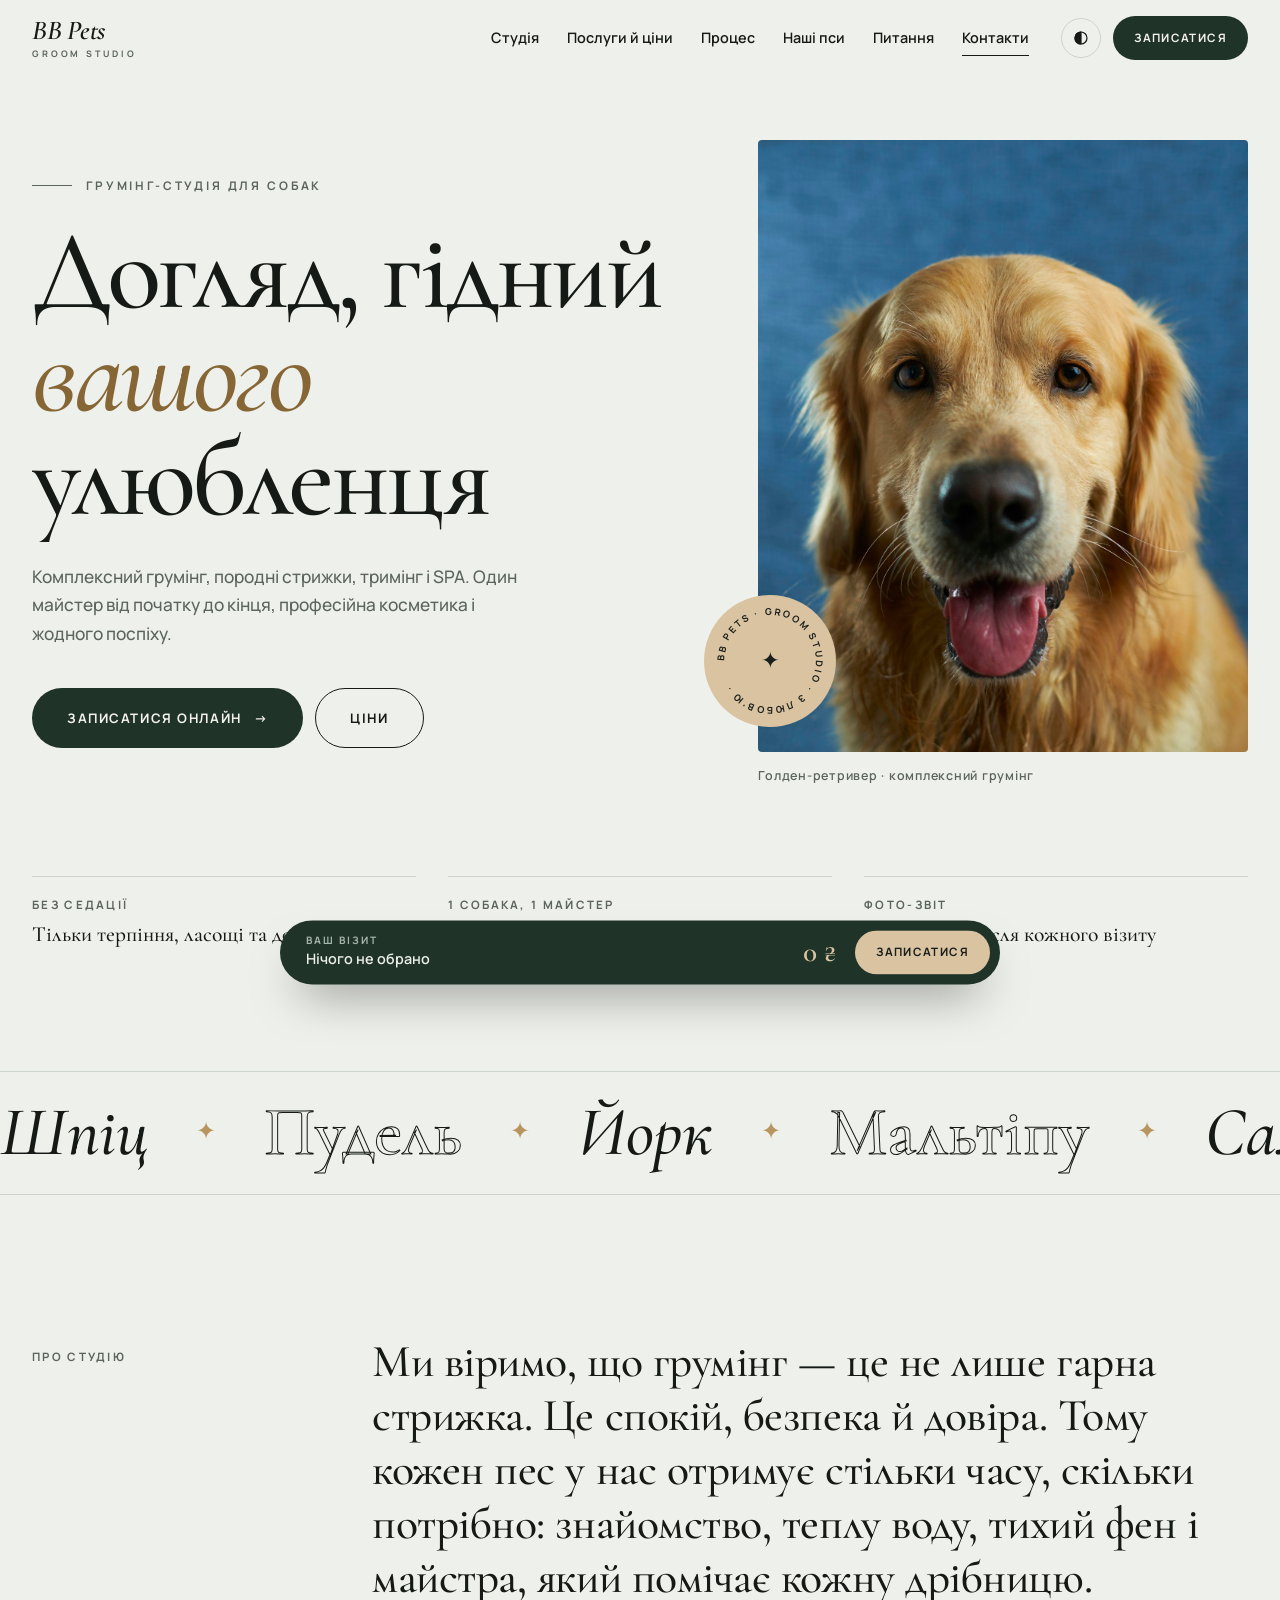
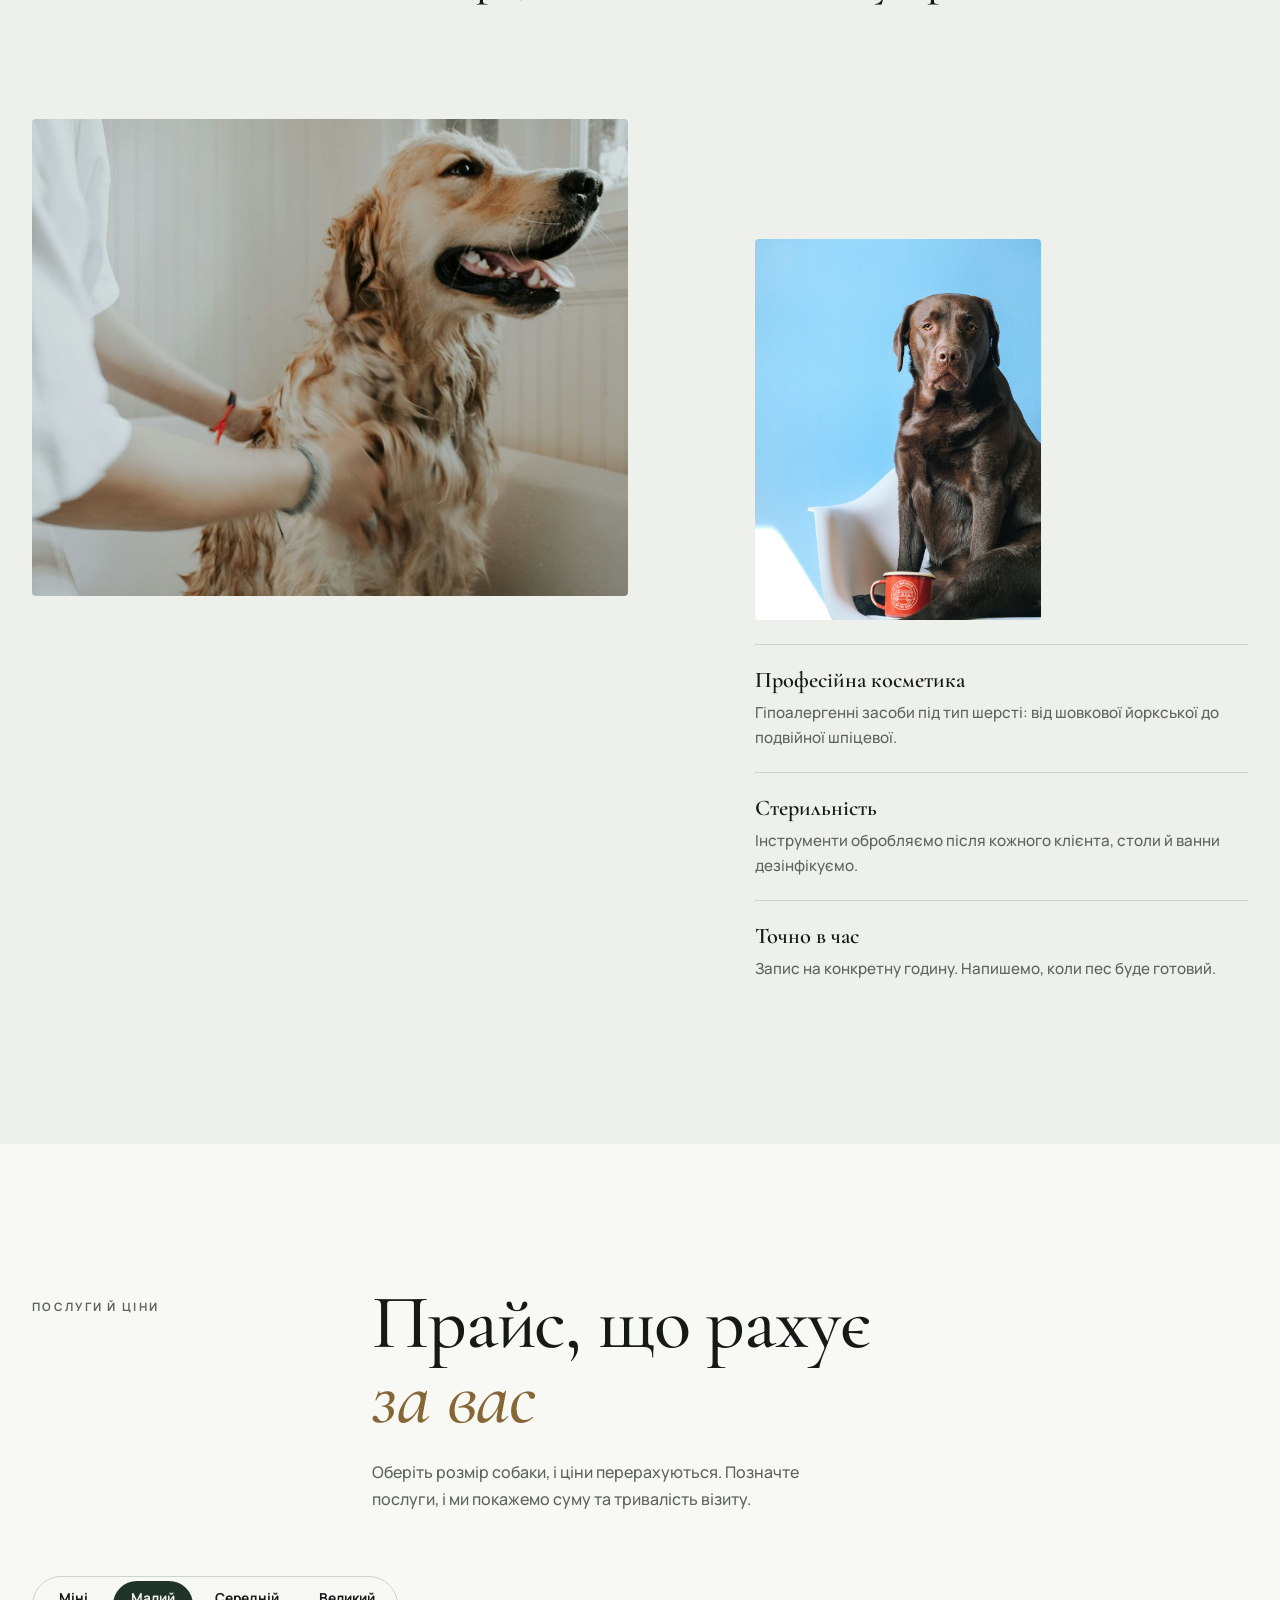
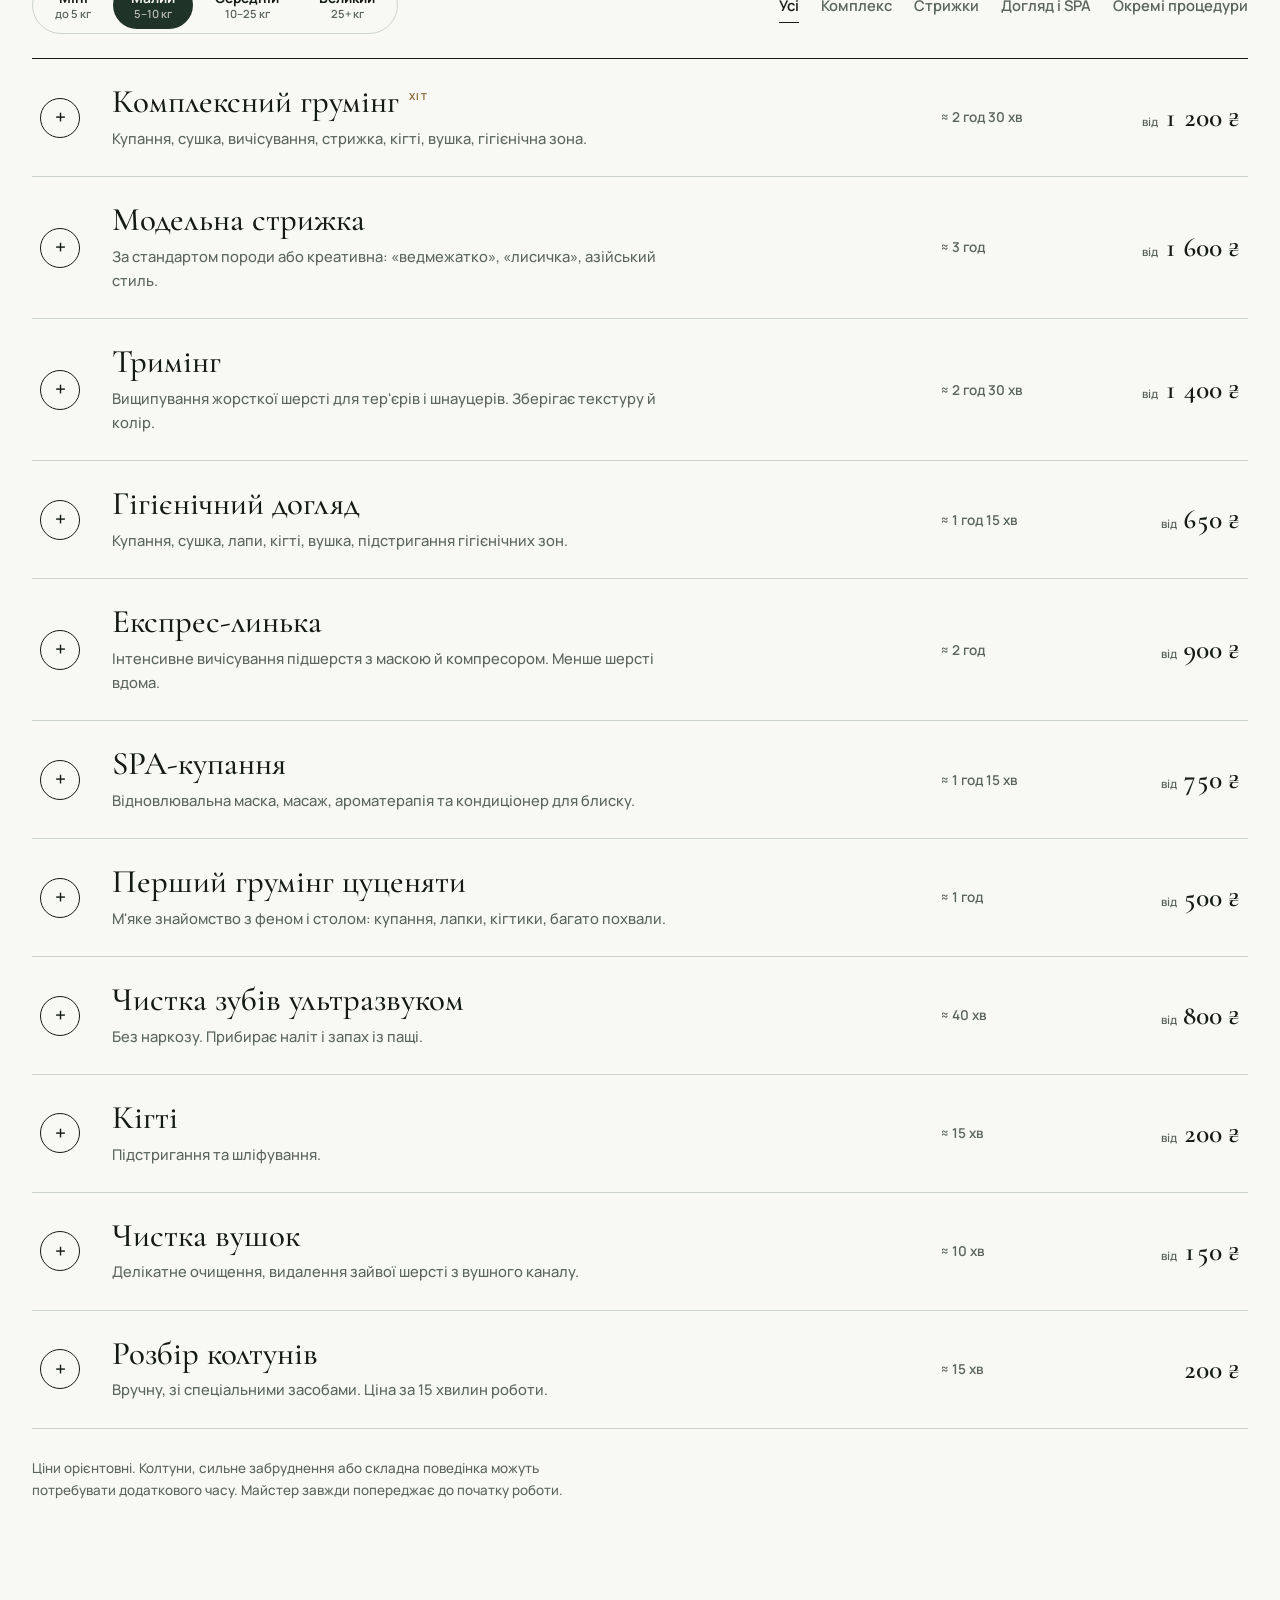
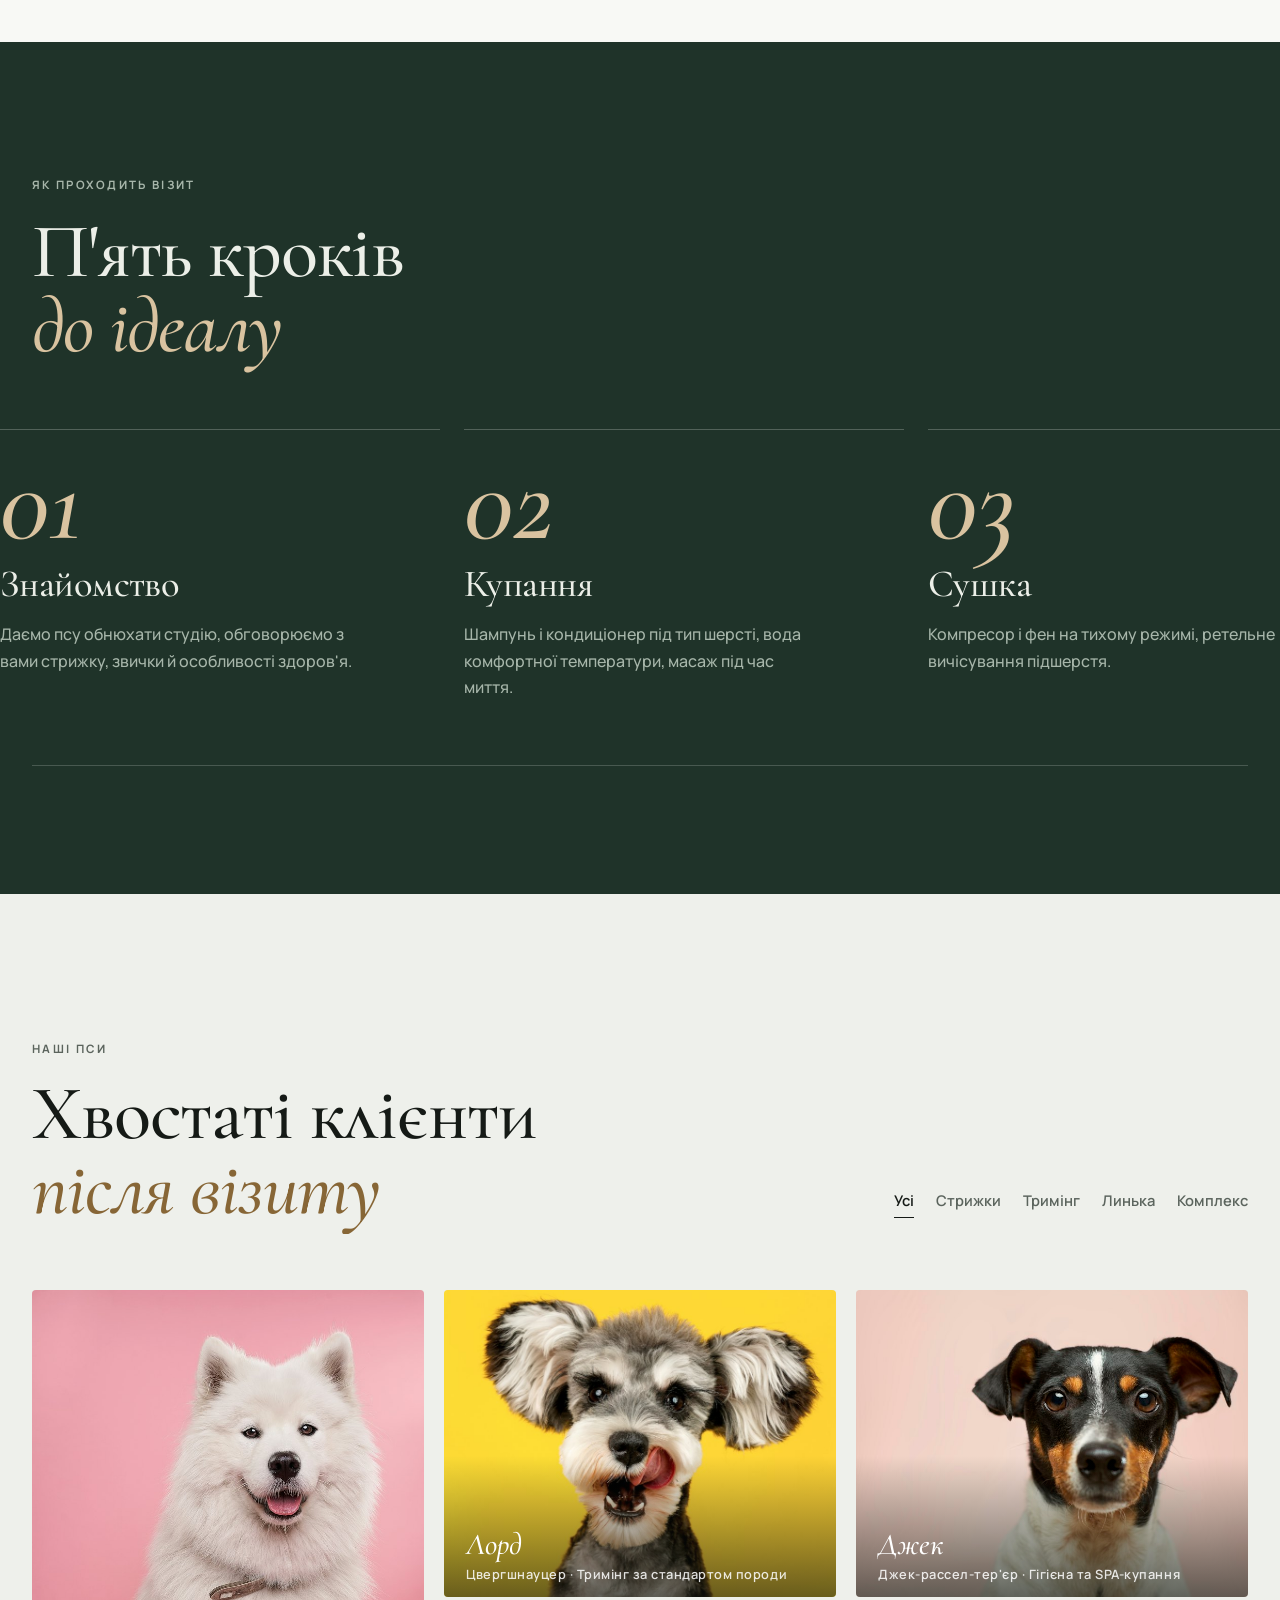
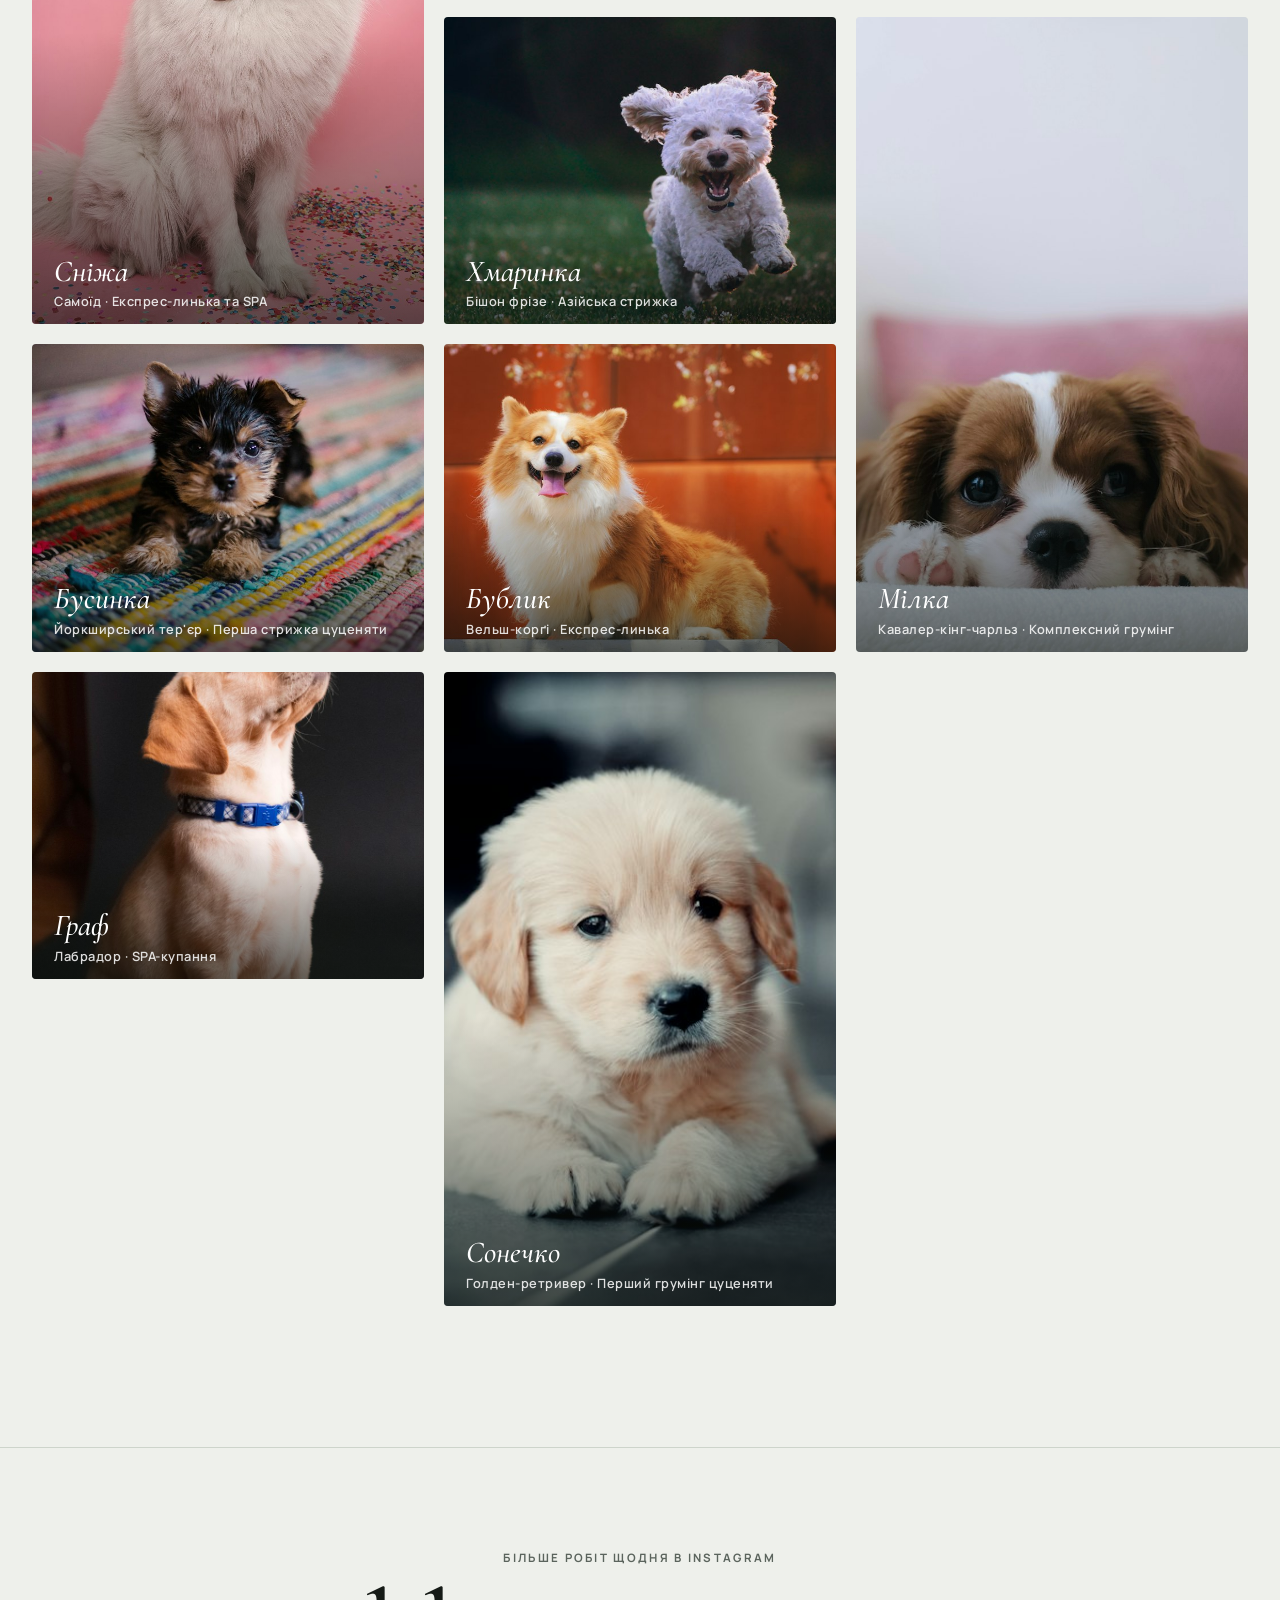
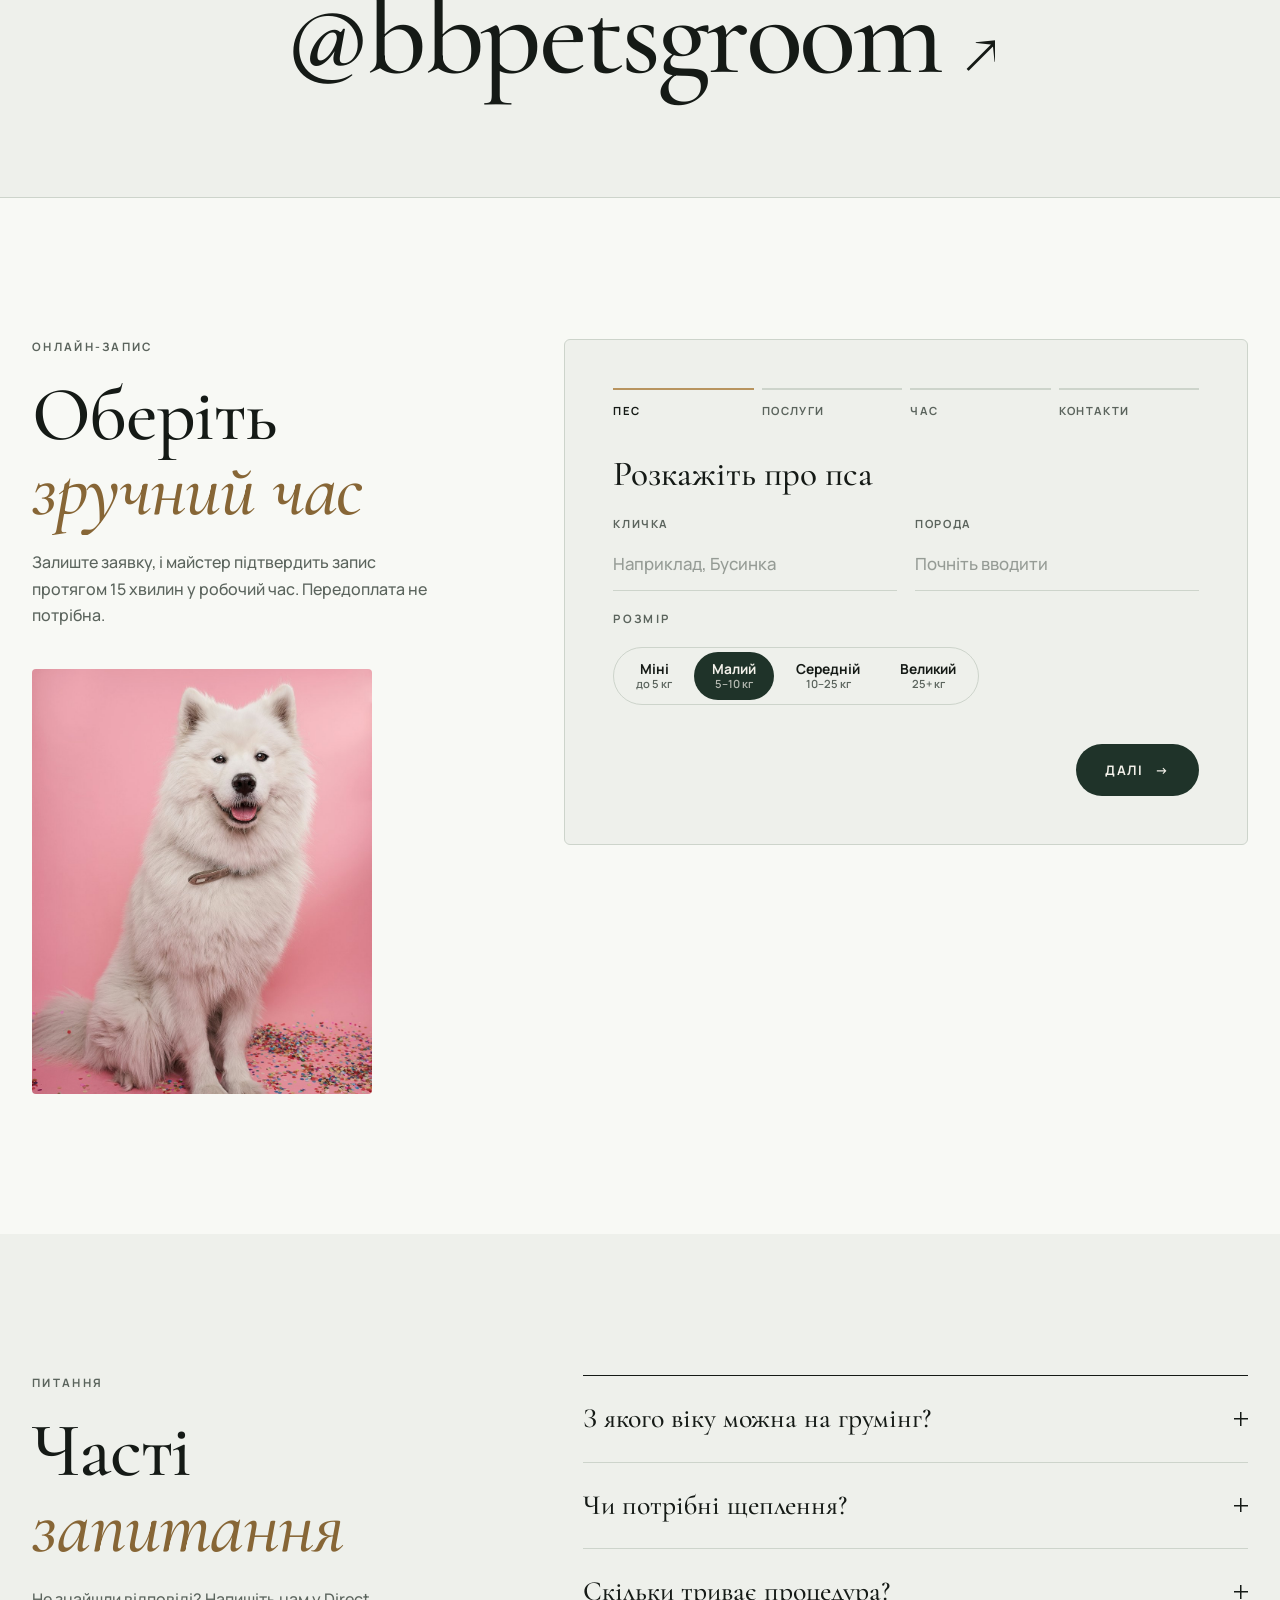
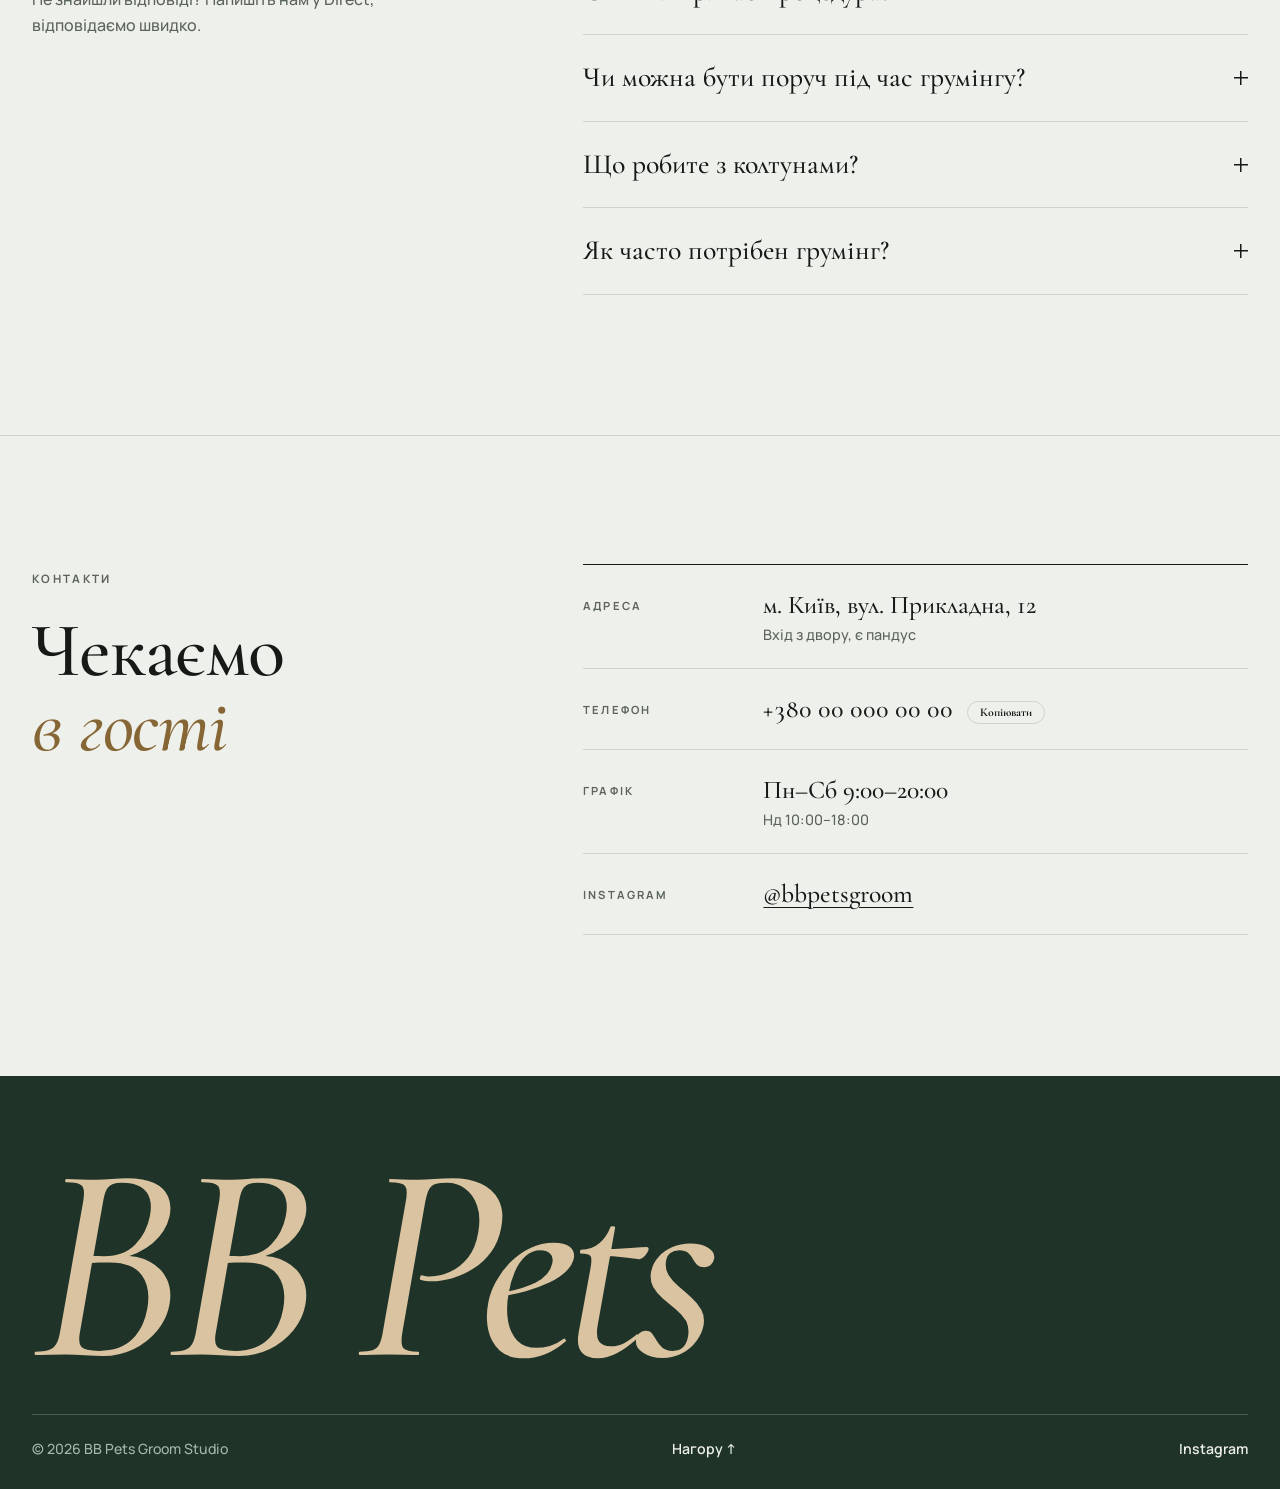
==== index.html @ daa2df92 "Сайт грумінг-студії BB Pets Co-Authored-By: Claude Opus 5.5 <noreply@anthropic.com> Claude-Session: " ====
<!doctype html>
<html lang="uk" class="no-js">
<head>
<meta charset="utf-8">
<meta name="viewport" content="width=device-width, initial-scale=1, viewport-fit=cover">
<title>BB Pets — грумінг-студія для собак</title>
<meta name="description" content="BB Pets Groom Studio: комплексний грумінг, модельні стрижки, тримінг і SPA для собак усіх порід. Онлайн-запис за хвилину.">
<meta property="og:title" content="BB Pets — грумінг-студія для собак">
<meta property="og:description" content="Комплексний грумінг, модельні стрижки, тримінг і SPA. Онлайн-запис.">
<meta property="og:image" content="img/hero.jpg">
<meta name="theme-color" content="#1F3329">
<link rel="preconnect" href="https://fonts.googleapis.com">
<link rel="preconnect" href="https://fonts.gstatic.com" crossorigin>
<link rel="stylesheet" href="https://fonts.googleapis.com/css2?family=Cormorant+Garamond:ital,wght@0,500;0,600;1,500;1,600&family=Manrope:wght@400;500;600;700&display=swap">
<link rel="stylesheet" href="css/style.css">
<link rel="icon" href="data:image/svg+xml,%3Csvg xmlns='http://www.w3.org/2000/svg' viewBox='0 0 64 64'%3E%3Crect width='64' height='64' rx='14' fill='%231F3329'/%3E%3Ctext x='32' y='43' font-family='Georgia,serif' font-size='30' fill='%23D9C3A0' text-anchor='middle'%3EBB%3C/text%3E%3C/svg%3E">
<script>document.documentElement.classList.replace('no-js','js');</script>
</head>
<body>

<a class="skip" href="#main">Перейти до змісту</a>

<!-- Прелоадер -->
<div class="loader" id="loader" aria-hidden="true">
  <div class="loader__word"><span>B</span><span>B</span><span>&nbsp;</span><span>P</span><span>e</span><span>t</span><span>s</span></div>
  <div class="loader__line"><i></i></div>
</div>

<div class="cursor" id="cursor" aria-hidden="true"><span>Дивитись</span></div>

<header class="nav" id="nav">
  <div class="wrap nav__in">
    <a class="logo" href="#top" aria-label="BB Pets: на початок">
      <span class="logo__word">BB Pets</span>
      <span class="logo__sub">groom studio</span>
    </a>
    <nav class="menu" id="menu" aria-label="Головне меню">
      <a href="#about">Студія</a>
      <a href="#services">Послуги й ціни</a>
      <a href="#process">Процес</a>
      <a href="#gallery">Наші пси</a>
      <a href="#faq">Питання</a>
      <a href="#contacts">Контакти</a>
    </nav>
    <div class="nav__actions">
      <button class="theme" id="themeBtn" type="button" aria-label="Змінити тему">
        <svg viewBox="0 0 24 24" aria-hidden="true"><circle cx="12" cy="12" r="8"/><path d="M12 4a8 8 0 0 0 0 16Z"/></svg>
      </button>
      <a class="btn btn--solid btn--sm magnetic" href="#booking"><span>Записатися</span></a>
      <button class="burger" id="burger" type="button" aria-label="Відкрити меню" aria-expanded="false" aria-controls="menu"><span></span><span></span></button>
    </div>
  </div>
</header>

<main id="main">

<!-- HERO -->
<section class="hero" id="top">
  <div class="wrap hero__in">
    <div class="hero__copy">
      <p class="eyebrow" data-anim="fade">Грумінг-студія для собак</p>
      <h1 class="hero__title" data-anim="lines">
        <span class="line"><span>Догляд, гідний</span></span>
        <span class="line"><span><em>вашого</em> улюбленця</span></span>
      </h1>
      <p class="hero__lead" data-anim="fade">Комплексний грумінг, породні стрижки, тримінг і SPA. Один майстер від початку до кінця, професійна косметика і жодного поспіху.</p>
      <div class="hero__cta" data-anim="fade">
        <a class="btn btn--solid btn--lg magnetic" href="#booking"><span>Записатися онлайн</span><i class="arr" aria-hidden="true">→</i></a>
        <a class="btn btn--line btn--lg" href="#services"><span>Ціни</span></a>
      </div>
    </div>
    <figure class="hero__media">
      <div class="hero__img" id="heroImg"><img src="img/hero.jpg" alt="Доглянутий голден-ретривер після грумінгу" width="1400" height="1750" fetchpriority="high"></div>
      <figcaption>Голден-ретривер · комплексний грумінг</figcaption>
      <div class="seal" aria-hidden="true">
        <svg viewBox="0 0 120 120"><defs><path id="circ" d="M60 60m-46 0a46 46 0 1 1 92 0a46 46 0 1 1-92 0"/></defs><text><textPath href="#circ">BB PETS · GROOM STUDIO · З ЛЮБОВ'Ю · </textPath></text></svg>
        <span>✦</span>
      </div>
    </figure>
  </div>
  <div class="hero__facts wrap">
    <div data-anim="fade"><span class="label">Без седації</span><p>Тільки терпіння, ласощі та досвід майстра</p></div>
    <div data-anim="fade"><span class="label">1 собака, 1 майстер</span><p>Ніяких черг на столі й кліток</p></div>
    <div data-anim="fade"><span class="label">Фото-звіт</span><p>Надсилаємо після кожного візиту</p></div>
  </div>
</section>

<!-- MARQUEE -->
<div class="marquee" aria-hidden="true">
  <div class="marquee__track" id="marquee">
    <span>Шпіц</span><span>Пудель</span><span>Йорк</span><span>Мальтіпу</span><span>Самоїд</span><span>Шнауцер</span><span>Бішон</span><span>Корґі</span><span>Ши-тцу</span><span>Голден</span>
    <span>Шпіц</span><span>Пудель</span><span>Йорк</span><span>Мальтіпу</span><span>Самоїд</span><span>Шнауцер</span><span>Бішон</span><span>Корґі</span><span>Ши-тцу</span><span>Голден</span>
  </div>
</div>

<!-- ABOUT -->
<section class="section about" id="about">
  <div class="wrap about__in">
    <p class="label" data-anim="fade">Про студію</p>
    <p class="about__text" data-anim="words">Ми віримо, що грумінг — це не лише гарна стрижка. Це спокій, безпека й довіра. Тому кожен пес у нас отримує стільки часу, скільки потрібно: знайомство, теплу воду, тихий фен і майстра, який помічає кожну дрібницю.</p>
    <div class="about__media">
      <figure class="pframe pframe--a" data-anim="reveal"><img src="img/brushing.jpg" alt="Майстер розчісує шерсть ретривера" loading="lazy" data-parallax="-8"></figure>
      <figure class="pframe pframe--b" data-anim="reveal"><img src="img/studio.jpg" alt="Лабрадор у студії" loading="lazy" data-parallax="8"></figure>
      <ul class="about__list">
        <li data-anim="fade"><b>Професійна косметика</b><span>Гіпоалергенні засоби під тип шерсті: від шовкової йоркської до подвійної шпіцевої.</span></li>
        <li data-anim="fade"><b>Стерильність</b><span>Інструменти обробляємо після кожного клієнта, столи й ванни дезінфікуємо.</span></li>
        <li data-anim="fade"><b>Точно в час</b><span>Запис на конкретну годину. Напишемо, коли пес буде готовий.</span></li>
      </ul>
    </div>
  </div>
</section>

<!-- SERVICES -->
<section class="section services" id="services">
  <div class="wrap">
    <div class="sec-head">
      <p class="label" data-anim="fade">Послуги й ціни</p>
      <h2 data-anim="lines"><span class="line"><span>Прайс, що рахує</span></span><span class="line"><span><em>за вас</em></span></span></h2>
      <p class="sec-head__note" data-anim="fade">Оберіть розмір собаки, і ціни перерахуються. Позначте послуги, і ми покажемо суму та тривалість візиту.</p>
    </div>

    <div class="svc-tools" data-anim="fade">
      <div class="tabs" role="radiogroup" aria-label="Розмір собаки" id="sizeTabs"></div>
      <div class="cats" role="group" aria-label="Категорія" id="catTabs"></div>
    </div>

    <ul class="price" id="priceList"></ul>
    <p class="fineprint">Ціни орієнтовні. Колтуни, сильне забруднення або складна поведінка можуть потребувати додаткового часу. Майстер завжди попереджає до початку роботи.</p>
  </div>

  <div class="visit" id="visitBar" aria-live="polite">
    <div class="visit__in">
      <div class="visit__info"><span class="label">Ваш візит</span><span id="visitText">Нічого не обрано</span></div>
      <output class="visit__sum" id="visitSum">0 ₴</output>
      <button class="btn btn--accent btn--sm" type="button" id="visitBook"><span>Записатися</span></button>
    </div>
  </div>
</section>

<!-- PROCESS (горизонтальний скрол на десктопі) -->
<section class="process" id="process">
  <div class="process__pin">
    <div class="process__head wrap">
      <p class="label">Як проходить візит</p>
      <h2>П'ять кроків<br><em>до ідеалу</em></h2>
    </div>
    <ol class="process__track" id="processTrack">
      <li class="pstep"><span class="pstep__n">01</span><h3>Знайомство</h3><p>Даємо псу обнюхати студію, обговорюємо з вами стрижку, звички й особливості здоров'я.</p></li>
      <li class="pstep"><span class="pstep__n">02</span><h3>Купання</h3><p>Шампунь і кондиціонер під тип шерсті, вода комфортної температури, масаж під час миття.</p></li>
      <li class="pstep"><span class="pstep__n">03</span><h3>Сушка</h3><p>Компресор і фен на тихому режимі, ретельне вичісування підшерстя.</p></li>
      <li class="pstep"><span class="pstep__n">04</span><h3>Стрижка</h3><p>За стандартом породи або за вашим фото. Кігті, вушка, лапи та гігієнічні зони.</p></li>
      <li class="pstep"><span class="pstep__n">05</span><h3>Фото-звіт</h3><p>Надсилаємо фото і поради з догляду вдома. Нагадаємо, коли час на наступний візит.</p></li>
    </ol>
    <div class="process__bar wrap" aria-hidden="true"><i id="processBar"></i></div>
  </div>
</section>

<!-- GALLERY -->
<section class="section gallery-sec" id="gallery">
  <div class="wrap">
    <div class="sec-head sec-head--row">
      <div>
        <p class="label" data-anim="fade">Наші пси</p>
        <h2 data-anim="lines"><span class="line"><span>Хвостаті клієнти</span></span><span class="line"><span><em>після візиту</em></span></span></h2>
      </div>
      <div class="cats" role="group" aria-label="Фільтр галереї" id="galTabs" data-anim="fade"></div>
    </div>
    <div class="gallery" id="galleryGrid"></div>
  </div>
</section>

<!-- INSTAGRAM -->
<section class="insta">
  <a class="insta__link" href="https://www.instagram.com/bbpetsgroom/" target="_blank" rel="noopener">
    <span class="label">Більше робіт щодня в Instagram</span>
    <span class="insta__big" data-anim="lines"><span class="line"><span>@bbpetsgroom <i aria-hidden="true">↗</i></span></span></span>
  </a>
</section>

<!-- BOOKING -->
<section class="section booking-sec" id="booking">
  <div class="wrap booking">
    <div class="booking__copy">
      <p class="label" data-anim="fade">Онлайн-запис</p>
      <h2 data-anim="lines"><span class="line"><span>Оберіть</span></span><span class="line"><span><em>зручний час</em></span></span></h2>
      <p data-anim="fade">Залиште заявку, і майстер підтвердить запис протягом 15 хвилин у робочий час. Передоплата не потрібна.</p>
      <figure class="pframe pframe--book" data-anim="reveal"><img src="img/g-samoyed.jpg" alt="" loading="lazy" data-parallax="6"></figure>
    </div>

    <form class="form" id="bookForm" novalidate data-anim="fade">
      <div class="form__steps" aria-hidden="true"><span class="on">Пес</span><span>Послуги</span><span>Час</span><span>Контакти</span></div>

      <fieldset class="fs" data-step="0">
        <legend>Розкажіть про пса</legend>
        <div class="row">
          <label class="field"><span>Кличка</span><input id="f-dog" name="dog" required placeholder="Наприклад, Бусинка"></label>
          <label class="field"><span>Порода</span><input id="f-breed" name="breed" list="breeds" placeholder="Почніть вводити"></label>
        </div>
        <datalist id="breeds">
          <option value="Померанський шпіц"><option value="Той-пудель"><option value="Йоркширський тер'єр"><option value="Мальтіпу"><option value="Ши-тцу"><option value="Бішон фрізе"><option value="Мальтезе"><option value="Цвергшнауцер"><option value="Вельш-корґі"><option value="Самоїд"><option value="Голден-ретривер"><option value="Сибірський хаскі"><option value="Чіхуахуа"><option value="Джек-рассел-тер'єр"><option value="Метис">
        </datalist>
        <span class="label">Розмір</span>
        <div class="tabs tabs--form" role="radiogroup" aria-label="Розмір собаки у формі" id="formSize"></div>
      </fieldset>

      <fieldset class="fs" data-step="1" hidden>
        <legend>Що робимо?</legend>
        <div class="pick" id="formServices"></div>
        <p class="form__sum">Орієнтовно <b id="formSum">0 ₴</b> · <span id="formTime">0 хв</span></p>
      </fieldset>

      <fieldset class="fs" data-step="2" hidden>
        <legend>Дата і час</legend>
        <div class="days" id="days"></div>
        <div class="slots" id="slots"></div>
      </fieldset>

      <fieldset class="fs" data-step="3" hidden>
        <legend>Як з вами зв'язатися</legend>
        <div class="row">
          <label class="field"><span>Ваше ім'я</span><input id="f-name" name="name" required autocomplete="name" placeholder="Олена"></label>
          <label class="field"><span>Телефон</span><input id="f-phone" name="phone" required type="tel" autocomplete="tel" placeholder="+380 67 123 45 67"></label>
        </div>
        <label class="field"><span>Коментар (необов'язково)</span><textarea id="f-note" name="note" rows="3" placeholder="Алергії, побажання щодо стрижки, як пес реагує на фен"></textarea></label>
        <div class="via" role="radiogroup" aria-label="Куди надіслати підтвердження">
          <label><input type="radio" name="via" value="Telegram" checked> Telegram</label>
          <label><input type="radio" name="via" value="Viber"> Viber</label>
          <label><input type="radio" name="via" value="Дзвінок"> Дзвінок</label>
        </div>
      </fieldset>

      <p class="form__err" id="formErr" role="alert"></p>
      <div class="form__nav">
        <button class="btn btn--line" type="button" id="prevStep" hidden><span>Назад</span></button>
        <button class="btn btn--solid" type="button" id="nextStep"><span>Далі</span><i class="arr" aria-hidden="true">→</i></button>
        <button class="btn btn--solid" type="submit" id="submitBtn" hidden><span>Надіслати заявку</span></button>
      </div>

      <div class="done" id="done" hidden>
        <svg class="done__check" viewBox="0 0 52 52" aria-hidden="true"><circle cx="26" cy="26" r="24"/><path d="M15 27l7 7 15-16"/></svg>
        <h3>Заявку прийнято</h3>
        <p id="doneText"></p>
        <button class="btn btn--line" type="button" id="newBooking"><span>Записати ще одного пса</span></button>
      </div>
    </form>
  </div>
</section>

<!-- FAQ -->
<section class="section" id="faq">
  <div class="wrap faq">
    <div class="faq__head">
      <p class="label" data-anim="fade">Питання</p>
      <h2 data-anim="lines"><span class="line"><span>Часті</span></span><span class="line"><span><em>запитання</em></span></span></h2>
      <p class="muted" data-anim="fade">Не знайшли відповіді? Напишіть нам у Direct, відповідаємо швидко.</p>
    </div>
    <div class="faq__list" id="faqList">
      <details data-anim="fade"><summary>З якого віку можна на грумінг?</summary><div class="faq__a"><p>Перше знайомство з грумінгом радимо після завершення вакцинації, зазвичай у 3–4 місяці. Для цуценят є окрема м'яка процедура: коротке купання, лапки, кігтики й багато похвали.</p></div></details>
      <details data-anim="fade"><summary>Чи потрібні щеплення?</summary><div class="faq__a"><p>Так, пес має бути щеплений від сказу та комплексних інфекцій. Візьміть із собою ветпаспорт на перший візит.</p></div></details>
      <details data-anim="fade"><summary>Скільки триває процедура?</summary><div class="faq__a"><p>Від години для гігієни маленького пса до 4 годин для комплексного грумінгу великої собаки з густим підшерстям. Точний час покаже прайс вище.</p></div></details>
      <details data-anim="fade"><summary>Чи можна бути поруч під час грумінгу?</summary><div class="faq__a"><p>Більшість собак спокійніша без господаря поруч, тому зазвичай ми просимо залишити пса з майстром. Для дуже тривожних собак домовимось індивідуально.</p></div></details>
      <details data-anim="fade"><summary>Що робите з колтунами?</summary><div class="faq__a"><p>Невеликі колтуни розбираємо вручну зі спеціальними засобами. Якщо шерсть сильно звалялась, безпечніше й гуманніше коротко постригти. Ми завжди погоджуємо це з вами заздалегідь.</p></div></details>
      <details data-anim="fade"><summary>Як часто потрібен грумінг?</summary><div class="faq__a"><p>Породам, що стрижуться (пудель, йорк, мальтіпу), раз на 4–6 тижнів. Собакам із подвійною шерстю (шпіц, самоїд, хаскі) експрес-линька раз на 6–8 тижнів, а в сезон линьки частіше.</p></div></details>
    </div>
  </div>
</section>

<!-- CONTACTS: ЗАМІНІТЬ адресу, телефон і графік на справжні -->
<section class="section contacts-sec" id="contacts">
  <div class="wrap contacts">
    <div>
      <p class="label" data-anim="fade">Контакти</p>
      <h2 data-anim="lines"><span class="line"><span>Чекаємо</span></span><span class="line"><span><em>в гості</em></span></span></h2>
    </div>
    <dl class="cinfo">
      <div data-anim="fade"><dt>Адреса</dt><dd>м. Київ, вул. Прикладна, 12<small>Вхід з двору, є пандус</small></dd></div>
      <div data-anim="fade"><dt>Телефон</dt><dd><span class="copy" id="phoneText">+380 00 000 00 00</span> <button class="mini" type="button" data-copy="phoneText">Копіювати</button></dd></div>
      <div data-anim="fade"><dt>Графік</dt><dd>Пн–Сб 9:00–20:00<small>Нд 10:00–18:00</small></dd></div>
      <div data-anim="fade"><dt>Instagram</dt><dd><a href="https://www.instagram.com/bbpetsgroom/" target="_blank" rel="noopener">@bbpetsgroom</a></dd></div>
    </dl>
  </div>
</section>

</main>

<footer class="foot">
  <div class="wrap">
    <div class="foot__big" aria-hidden="true">BB Pets</div>
    <div class="foot__row">
      <p>© <span id="year"></span> BB Pets Groom Studio</p>
      <a href="#top">Нагору ↑</a>
      <a href="https://www.instagram.com/bbpetsgroom/" target="_blank" rel="noopener">Instagram</a>
    </div>
  </div>
</footer>

<div class="lightbox" id="lightbox" hidden role="dialog" aria-modal="true" aria-labelledby="lbTitle">
  <button class="lightbox__close" type="button" id="lbClose" aria-label="Закрити">✕</button>
  <div class="lightbox__in">
    <div class="lightbox__img"><img id="lbImg" src="" alt=""></div>
    <div class="lightbox__meta">
      <span class="label" id="lbCount"></span>
      <h3 id="lbTitle"></h3>
      <p id="lbText"></p>
      <div class="lightbox__nav">
        <button class="round" type="button" id="lbPrev" aria-label="Попереднє фото">←</button>
        <button class="round" type="button" id="lbNext" aria-label="Наступне фото">→</button>
        <a class="btn btn--solid btn--sm" href="#booking" id="lbBook"><span>Хочу так само</span></a>
      </div>
    </div>
  </div>
</div>

<div class="toast" id="toast" role="status" aria-live="polite"></div>

<script src="https://cdnjs.cloudflare.com/ajax/libs/gsap/3.12.5/gsap.min.js"></script>
<script src="https://cdnjs.cloudflare.com/ajax/libs/gsap/3.12.5/ScrollTrigger.min.js"></script>
<script src="https://cdn.jsdelivr.net/npm/lenis@1.1.13/dist/lenis.min.js"></script>
<script src="js/data.js"></script>
<script src="js/app.js"></script>
<script src="js/motion.js"></script>
</body>
</html>
---- css/style.css ----
/* =========================================================
   BB Pets Groom Studio
   Layout: редакційний макет — великі антиква-заголовки, тонкі лінії-роздільники,
   фото на всю висоту, глибокий пляшково-зелений як «тіло» бренду, золото тільки в деталях.
   ========================================================= */
:root {
  --bg: #EEF0EB;
  --paper: #F8F9F5;
  --ink: #151A16;
  --muted: #5B645D;
  --line: #CDD4CB;
  --green: #1F3329;
  --green-2: #2B4436;
  --on-green: #ECEFE8;
  --on-green-muted: #A7B6AA;
  --gold: #B8945F;
  --gold-text: #876636;
  --btn: #1F3329;
  --on-btn: #F3F1EA;
  --accent: #D9C3A0;
  --on-accent: #1A1F1B;
  --sel: #E3E8DF;

  --serif: "Cormorant Garamond", "Cormorant", Georgia, "Times New Roman", serif;
  --sans: "Manrope", system-ui, -apple-system, "Segoe UI", Roboto, sans-serif;
  --ease: cubic-bezier(.22, .8, .2, 1);
  --wrap: 1320px;
  --nav-h: 76px;
  color-scheme: light;
}
@media (prefers-color-scheme: dark) {
  :root:not([data-theme="light"]) {
    --bg: #0E1210; --paper: #151A17; --ink: #E7EAE3; --muted: #99A49B; --line: #29322C;
    --green: #15211B; --green-2: #20322A; --on-green: #ECEFE8; --on-green-muted: #9DAEA1;
    --gold: #D2B07C; --gold-text: #D9BC8C; --btn: #D9C3A0; --on-btn: #151A16; --accent: #D9C3A0; --on-accent: #151A16; --sel: #1C2420;
    color-scheme: dark;
  }
}
:root[data-theme="dark"] {
  --bg: #0E1210; --paper: #151A17; --ink: #E7EAE3; --muted: #99A49B; --line: #29322C;
  --green: #15211B; --green-2: #20322A; --on-green: #ECEFE8; --on-green-muted: #9DAEA1;
  --gold: #D2B07C; --gold-text: #D9BC8C; --btn: #D9C3A0; --on-btn: #151A16; --accent: #D9C3A0; --on-accent: #151A16; --sel: #1C2420;
  color-scheme: dark;
}

/* ---------- база ---------- */
*, *::before, *::after { box-sizing: border-box; }
html { overflow-x: clip; -webkit-text-size-adjust: 100%; scroll-padding-top: calc(var(--nav-h) + 8px); }
html.lenis, html.lenis body { height: auto; }
.lenis.lenis-smooth { scroll-behavior: auto !important; }
.lenis.lenis-stopped { overflow: hidden; }
body {
  margin: 0; background: var(--bg); color: var(--ink);
  font: 500 16px/1.65 var(--sans); -webkit-font-smoothing: antialiased; overflow-x: clip;
}
img { display: block; max-width: 100%; }
a { color: inherit; }
button, input, textarea { font: inherit; color: inherit; }
h1, h2, h3 { margin: 0; font-family: var(--serif); font-weight: 500; line-height: .98; letter-spacing: -.015em; text-wrap: balance; }
h2 { font-size: clamp(2.6rem, 1.6rem + 4vw, 5.6rem); }
h3 { font-size: 1.7rem; line-height: 1.1; }
em { font-style: italic; color: var(--gold-text); }
p { margin: 0; }
:focus-visible { outline: 2px solid var(--gold); outline-offset: 3px; }
[hidden] { display: none !important; }
::selection { background: var(--accent); color: var(--on-accent); }
.skip { position: absolute; left: -999px; top: 10px; z-index: 200; padding: 8px 14px; background: var(--btn); color: var(--on-btn); }
.skip:focus { left: 12px; }

.wrap {
  width: 100%; max-width: calc(var(--wrap) + 64px); margin-inline: auto;
  padding-left: max(32px, env(safe-area-inset-left, 0px)); padding-right: max(32px, env(safe-area-inset-right, 0px));
}
@media (max-width: 640px) { .wrap { padding-left: max(18px, env(safe-area-inset-left, 0px)); padding-right: max(18px, env(safe-area-inset-right, 0px)); } }

.section { padding-block: clamp(80px, 11vw, 160px); }
.label { display: inline-block; font: 700 .72rem/1.4 var(--sans); letter-spacing: .2em; text-transform: uppercase; color: var(--muted); }
.muted { color: var(--muted); }
.line { display: block; overflow: hidden; padding-bottom: .1em; margin-bottom: -.1em; }
.line > span { display: inline-block; }

/* ---------- кнопки ---------- */
.btn {
  position: relative; display: inline-flex; align-items: center; justify-content: center; gap: 12px; overflow: hidden;
  min-height: 52px; padding: 14px 28px; border-radius: 999px; border: 1px solid transparent;
  font: 700 .82rem/1 var(--sans); letter-spacing: .12em; text-transform: uppercase; text-decoration: none; cursor: pointer; white-space: nowrap;
  transition: color .45s var(--ease), border-color .45s var(--ease);
  isolation: isolate;
}
.btn::before { /* заливка, що піднімається знизу */
  content: ""; position: absolute; inset: 0; z-index: -1; border-radius: inherit;
  transform: translateY(101%); transition: transform .5s var(--ease);
}
.btn:hover::before { transform: translateY(0); }
.btn span, .btn .arr { position: relative; }
.btn .arr { font-style: normal; transition: transform .45s var(--ease); }
.btn:hover .arr { transform: translateX(4px); }
.btn--solid { background: var(--btn); color: var(--on-btn); }
.btn--solid::before { background: var(--gold); }
.btn--solid:hover { color: #151A16; }
.btn--line { border-color: currentColor; color: var(--ink); }
.btn--line::before { background: var(--ink); }
.btn--line:hover { color: var(--bg); }
.btn--accent { background: var(--accent); color: var(--on-accent); }
.btn--accent::before { background: var(--paper); }
.btn--sm { min-height: 44px; padding: 10px 20px; font-size: .72rem; }
.btn--lg { min-height: 60px; padding: 18px 34px; }
.btn[disabled] { opacity: .45; cursor: not-allowed; }
.round { width: 48px; height: 48px; border-radius: 50%; border: 1px solid var(--line); background: transparent; cursor: pointer; font-size: 1.1rem; transition: background-color .3s, color .3s, border-color .3s; }
.round:hover { background: var(--ink); color: var(--bg); border-color: var(--ink); }
.mini { border: 1px solid var(--line); background: transparent; border-radius: 999px; padding: 3px 12px; font-size: .74rem; font-weight: 700; cursor: pointer; margin-left: 8px; vertical-align: middle; }
.mini:hover { border-color: var(--ink); }

/* ---------- прелоадер ---------- */
.loader { display: none; }
.js .loader {
  position: fixed; inset: 0; z-index: 300; background: var(--green); color: var(--on-green);
  display: grid; place-content: center; justify-items: center; gap: 22px;
  animation: loaderFailsafe .6s 3s forwards;
}
@keyframes loaderFailsafe { to { opacity: 0; visibility: hidden; } }
.loader__word { display: flex; overflow: hidden; font: 500 clamp(3.4rem, 2rem + 6vw, 7rem)/1 var(--serif); font-style: italic; }
.loader__word span { display: inline-block; }
.loader__line { width: 180px; height: 1px; background: rgba(236, 239, 232, .2); overflow: hidden; }
.loader__line i { display: block; height: 100%; width: 100%; background: var(--accent); transform-origin: left; transform: scaleX(0); }

/* ---------- курсор ---------- */
.cursor { display: none; }
@media (hover: hover) and (pointer: fine) {
  .cursor {
    display: grid; place-items: center; position: fixed; left: 0; top: 0; z-index: 150; pointer-events: none;
    width: 96px; height: 96px; margin: -48px 0 0 -48px; border-radius: 50%;
    background: var(--accent); color: var(--on-accent); font: 700 .66rem var(--sans); letter-spacing: .14em; text-transform: uppercase;
    transform: scale(0); transition: transform .4s var(--ease);
  }
  .cursor.is-on { transform: scale(1); }
}

/* ---------- навігація ---------- */
body::before { content: ""; position: fixed; inset: 0 0 auto; height: env(safe-area-inset-top, 0px); z-index: 61; background: var(--bg); }
.nav {
  position: fixed; left: 0; right: 0; top: env(safe-area-inset-top, 0px); z-index: 60;
  transition: transform .6s var(--ease), background-color .4s ease, border-color .4s ease;
  border-bottom: 1px solid transparent;
}
.nav.is-solid { background: color-mix(in srgb, var(--bg) 88%, transparent); backdrop-filter: blur(14px); -webkit-backdrop-filter: blur(14px); border-bottom-color: var(--line); }
.nav.is-hidden { transform: translateY(-110%); }
.nav__in { height: var(--nav-h); display: flex; align-items: center; gap: 32px; }
.logo { display: grid; text-decoration: none; line-height: 1; flex-shrink: 0; }
.logo__word { font: 600 1.7rem/1 var(--serif); font-style: italic; letter-spacing: -.01em; }
.logo__sub { font: 700 .56rem/1 var(--sans); letter-spacing: .32em; text-transform: uppercase; color: var(--muted); margin-top: 5px; }
.menu { display: flex; gap: 28px; margin-left: auto; }
.menu a { position: relative; text-decoration: none; font-size: .9rem; font-weight: 600; padding-block: 6px; }
.menu a::after { content: ""; position: absolute; left: 0; right: 0; bottom: 0; height: 1px; background: currentColor; transform: scaleX(0); transform-origin: right; transition: transform .5s var(--ease); }
.menu a:hover::after, .menu a.is-active::after { transform: scaleX(1); transform-origin: left; }
.nav__actions { display: flex; align-items: center; gap: 12px; }
.theme { width: 40px; height: 40px; border: 1px solid var(--line); border-radius: 50%; background: transparent; cursor: pointer; display: grid; place-items: center; }
.theme svg { width: 18px; height: 18px; fill: none; stroke: currentColor; stroke-width: 1.6; }
.theme svg path { fill: currentColor; }
.theme:hover { border-color: var(--ink); }
.burger { display: none; width: 44px; height: 44px; border: 0; background: transparent; cursor: pointer; position: relative; }
.burger span { position: absolute; left: 10px; right: 10px; height: 1.5px; background: currentColor; transition: transform .4s var(--ease); }
.burger span:first-child { top: 18px; } .burger span:last-child { top: 25px; }

@media (max-width: 1080px) {
  .burger { display: block; }
  .nav__actions { margin-left: auto; }
  .menu {
    position: fixed; inset: 0; z-index: -1; margin: 0; flex-direction: column; justify-content: center; gap: 4px;
    padding: 0 max(24px, env(safe-area-inset-right, 0px)) 0 max(24px, env(safe-area-inset-left, 0px));
    background: var(--green); color: var(--on-green);
    clip-path: inset(0 0 100% 0); transition: clip-path .8s var(--ease);
  }
  .menu a { font: 500 clamp(2.4rem, 8vw, 3.6rem)/1.15 var(--serif); opacity: 0; transform: translateY(30px); transition: opacity .5s ease, transform .6s var(--ease); }
  .menu a::after { display: none; }
  .nav.is-open .menu { clip-path: inset(0 0 0 0); }
  .nav.is-open .menu a { opacity: 1; transform: none; }
  .nav.is-open .menu a:nth-child(2) { transition-delay: .05s; } .nav.is-open .menu a:nth-child(3) { transition-delay: .1s; }
  .nav.is-open .menu a:nth-child(4) { transition-delay: .15s; } .nav.is-open .menu a:nth-child(5) { transition-delay: .2s; }
  .nav.is-open .menu a:nth-child(6) { transition-delay: .25s; }
  .nav.is-open { color: var(--on-green); background: transparent; border-color: transparent; backdrop-filter: none; }
  .nav.is-open .logo__sub { color: var(--on-green-muted); }
  .nav.is-open .theme { border-color: rgba(236, 239, 232, .3); }
  .nav.is-open .burger span:first-child { transform: translateY(3.5px) rotate(45deg); }
  .nav.is-open .burger span:last-child { transform: translateY(-3.5px) rotate(-45deg); }
}
@media (max-width: 480px) { .nav__actions .btn { display: none; } }

/* ---------- HERO ---------- */
.hero { padding-top: calc(var(--nav-h) + clamp(24px, 5vw, 64px)); }
.hero__in { display: grid; grid-template-columns: 1.15fr .85fr; gap: clamp(32px, 5vw, 80px); align-items: end; }
.hero__copy { min-width: 0; padding-bottom: clamp(8px, 3vw, 48px); }
.eyebrow { font: 700 .74rem/1 var(--sans); letter-spacing: .24em; text-transform: uppercase; color: var(--muted); display: flex; align-items: center; gap: 14px; }
.eyebrow::before { content: ""; width: 40px; height: 1px; background: currentColor; }
.hero__title { margin-top: 28px; font-size: clamp(3.4rem, 1.6rem + 6.8vw, 8.4rem); line-height: .92; letter-spacing: -.03em; }
.hero__lead { margin-top: 32px; max-width: 46ch; font-size: 1.08rem; color: var(--muted); }
.hero__cta { display: flex; flex-wrap: wrap; gap: 12px; margin-top: 40px; }
.hero__media { position: relative; margin: 0; min-width: 0; }
.hero__img { position: relative; overflow: hidden; aspect-ratio: 4 / 5; border-radius: 4px; background: var(--sel); }
.hero__img img { width: 100%; height: 115%; object-fit: cover; object-position: 50% 30%; }
.hero__media figcaption { margin-top: 14px; font-size: .78rem; font-weight: 600; letter-spacing: .06em; color: var(--muted); }
.seal { position: absolute; left: -54px; bottom: 60px; width: 132px; height: 132px; border-radius: 50%; background: var(--accent); color: var(--on-accent); display: grid; place-items: center; }
.seal svg { position: absolute; inset: 6px; width: calc(100% - 12px); height: calc(100% - 12px); animation: spin 22s linear infinite; }
.seal text { font: 700 9.4px var(--sans); letter-spacing: .24em; fill: currentColor; }
.seal span { font-size: 1.4rem; }
@keyframes spin { to { transform: rotate(360deg); } }
.hero__facts { display: grid; grid-template-columns: repeat(3, 1fr); gap: 32px; margin-top: clamp(48px, 7vw, 96px); padding-bottom: 8px; }
.hero__facts > div { border-top: 1px solid var(--line); padding-top: 20px; display: grid; gap: 8px; min-width: 0; }
.hero__facts p { font: 500 1.35rem/1.25 var(--serif); }
@media (max-width: 900px) {
  .hero__in { grid-template-columns: 1fr; }
  .hero__media { max-width: 560px; }
  .seal { left: auto; right: -10px; bottom: -40px; width: 112px; height: 112px; }
  .hero__facts { grid-template-columns: 1fr; gap: 0; }
  .hero__facts > div { padding-block: 18px; }
}
@media (max-width: 480px) { .hero__cta .btn { flex: 1 1 100%; } }

/* ---------- marquee ---------- */
.marquee { margin-top: clamp(72px, 9vw, 120px); padding-block: 26px; border-block: 1px solid var(--line); overflow: hidden; }
.marquee__track { display: flex; width: max-content; will-change: transform; }
.marquee span { display: inline-flex; align-items: center; gap: 48px; padding-right: 48px; font: 500 clamp(2.6rem, 1.6rem + 3.4vw, 5rem)/1 var(--serif); font-style: italic; white-space: nowrap; }
.marquee span:nth-child(even) { color: transparent; -webkit-text-stroke: 1px var(--ink); font-style: normal; }
.marquee span::after { content: "✦"; font-size: .35em; color: var(--gold); -webkit-text-stroke: 0; font-style: normal; }
.no-js .marquee__track, .reduced .marquee__track { animation: marquee 50s linear infinite; }
@keyframes marquee { to { transform: translateX(-50%); } }

/* ---------- about ---------- */
.about__in { display: grid; grid-template-columns: 1fr 3fr; gap: 24px 48px; }
.about__in > .label { padding-top: 14px; }
.about__text { font: 500 clamp(1.8rem, 1.1rem + 2.2vw, 3.3rem)/1.18 var(--serif); letter-spacing: -.01em; min-width: 0; }
.about__text .w { display: inline; }
.about__media { grid-column: 1 / -1; display: grid; grid-template-columns: repeat(12, 1fr); gap: 24px; margin-top: clamp(56px, 7vw, 112px); align-items: start; }
.pframe { position: relative; margin: 0; overflow: hidden; border-radius: 4px; background: var(--sel); }
.pframe img { width: 100%; height: 118%; object-fit: cover; margin-top: -9%; }
.pframe--a { grid-column: 1 / 7; aspect-ratio: 5 / 4; }
.pframe--b { grid-column: 8 / 11; aspect-ratio: 3 / 4; margin-top: 120px; }
.about__list { grid-column: 8 / 13; list-style: none; padding: 0; margin: 0; display: grid; }
.about__list li { display: grid; gap: 6px; padding-block: 22px; border-top: 1px solid var(--line); }
.about__list b { font: 600 1.4rem/1.2 var(--serif); }
.about__list span { color: var(--muted); font-size: .95rem; }
@media (max-width: 900px) {
  .about__in { grid-template-columns: 1fr; }
  .about__media { grid-template-columns: 1fr 1fr; gap: 16px; }
  .pframe--a { grid-column: 1 / -1; }
  .pframe--b { grid-column: 1 / 2; margin-top: 0; }
  .about__list { grid-column: 2 / 3; }
}
@media (max-width: 560px) { .pframe--b { grid-column: 1 / -1; aspect-ratio: 4/3; } .about__list { grid-column: 1 / -1; } }

/* ---------- послуги ---------- */
.services { background: var(--paper); position: relative; }
.sec-head { display: grid; grid-template-columns: 1fr 3fr; gap: 24px 48px; margin-bottom: clamp(40px, 5vw, 72px); }
.sec-head > .label { padding-top: 14px; grid-row: span 2; }
.sec-head__note { max-width: 46ch; color: var(--muted); }
.sec-head--row { display: flex; flex-wrap: wrap; align-items: end; justify-content: space-between; gap: 24px; }
.sec-head--row .label { padding-top: 0; margin-bottom: 18px; }
@media (max-width: 900px) { .sec-head { grid-template-columns: 1fr; } .sec-head > .label { grid-row: auto; padding-top: 0; } }

.svc-tools { display: flex; flex-wrap: wrap; justify-content: space-between; align-items: center; gap: 18px; padding-bottom: 24px; border-bottom: 1px solid var(--ink); }
.tabs { display: inline-flex; flex-wrap: wrap; gap: 4px; padding: 4px; border: 1px solid var(--line); border-radius: 999px; position: relative; }
.tabs button { position: relative; z-index: 1; border: 0; background: transparent; cursor: pointer; border-radius: 999px; padding: 9px 18px; font-weight: 700; font-size: .86rem; line-height: 1.2; text-align: center; transition: color .4s var(--ease); }
.tabs button small { display: block; font-weight: 600; font-size: .7rem; color: var(--muted); transition: color .4s var(--ease); }
.tabs button[aria-checked="true"] { color: var(--on-btn); }
.tabs button[aria-checked="true"] small { color: inherit; opacity: .7; }
.tabs__pill { position: absolute; z-index: 0; top: 4px; bottom: 4px; left: 0; border-radius: 999px; background: var(--btn); transition: transform .55s var(--ease), width .55s var(--ease); }
.cats { display: flex; flex-wrap: wrap; gap: 6px 22px; }
.cats button { border: 0; background: none; padding: 6px 0; cursor: pointer; font-weight: 600; font-size: .92rem; color: var(--muted); position: relative; transition: color .3s; }
.cats button::after { content: ""; position: absolute; left: 0; right: 0; bottom: 0; height: 1px; background: currentColor; transform: scaleX(0); transform-origin: left; transition: transform .45s var(--ease); }
.cats button:hover, .cats button[aria-pressed="true"] { color: var(--ink); }
.cats button[aria-pressed="true"]::after { transform: scaleX(1); }

.price { list-style: none; margin: 0; padding: 0; }
.prow {
  display: grid; grid-template-columns: 52px minmax(0, 1fr) 130px 150px; gap: 20px; align-items: center;
  padding: 26px 8px; border-bottom: 1px solid var(--line); cursor: pointer; position: relative;
  transition: background-color .4s ease;
}
.prow::before { content: ""; position: absolute; inset: 0; background: var(--sel); transform: scaleY(0); transform-origin: bottom; transition: transform .5s var(--ease); z-index: 0; }
.prow:hover::before, .prow.is-on::before { transform: scaleY(1); }
.prow > * { position: relative; z-index: 1; }
.prow__add { width: 40px; height: 40px; border-radius: 50%; border: 1px solid var(--ink); background: transparent; display: grid; place-items: center; cursor: pointer; transition: background-color .35s, color .35s, transform .5s var(--ease); font-size: 1.2rem; line-height: 1; }
.prow.is-on .prow__add { background: var(--btn); border-color: var(--btn); color: var(--on-btn); transform: rotate(45deg); }
.prow__name { font: 500 clamp(1.5rem, 1.1rem + 1.2vw, 2.2rem)/1.05 var(--serif); transition: transform .5s var(--ease); }
.prow:hover .prow__name { transform: translateX(8px); }
.prow__name sup { font: 700 .6rem var(--sans); letter-spacing: .14em; text-transform: uppercase; color: var(--gold-text); margin-left: 10px; vertical-align: super; }
.prow__desc { margin-top: 6px; color: var(--muted); font-size: .92rem; max-width: 62ch; }
.prow__time { font-size: .85rem; color: var(--muted); font-weight: 600; }
.prow__price { text-align: right; font: 600 1.7rem/1 var(--serif); font-variant-numeric: tabular-nums; white-space: nowrap; }
.prow__price small { font: 600 .72rem var(--sans); color: var(--muted); margin-right: 6px; }
@media (max-width: 760px) {
  .prow { grid-template-columns: 44px minmax(0, 1fr) auto; gap: 6px 14px; padding: 20px 4px; align-items: start; }
  .prow__add { width: 36px; height: 36px; }
  .prow__time { grid-column: 2; grid-row: 2; }
  .prow__price { grid-column: 3; grid-row: 1; font-size: 1.35rem; padding-top: 4px; }
}
.fineprint { margin-top: 28px; font-size: .84rem; color: var(--muted); max-width: 70ch; }

.visit {
  position: fixed; z-index: 55; left: 50%; bottom: calc(18px + env(safe-area-inset-bottom, 0px));
  width: min(720px, calc(100% - 24px)); transform: translate(-50%, 160%); transition: transform .7s var(--ease);
}
.visit.is-on { transform: translate(-50%, 0); }
.visit__in { display: flex; align-items: center; gap: 18px; padding: 10px 10px 10px 26px; border-radius: 999px; background: var(--green); color: var(--on-green); box-shadow: 0 24px 48px -20px rgba(0, 0, 0, .55); }
.visit__info { display: grid; min-width: 0; flex: 1; }
.visit__info .label { color: var(--on-green-muted); font-size: .64rem; }
.visit__info span:last-child { font-weight: 600; font-size: .9rem; white-space: nowrap; overflow: hidden; text-overflow: ellipsis; }
.visit__sum { font: 600 1.8rem/1 var(--serif); color: var(--accent); font-variant-numeric: tabular-nums; white-space: nowrap; }
@media (max-width: 520px) { .visit__in { padding-left: 18px; gap: 12px; } .visit__sum { font-size: 1.4rem; } .visit .btn { padding-inline: 14px; } }

/* ---------- процес ---------- */
.process { background: var(--green); color: var(--on-green); overflow: hidden; }
.process__pin { padding-block: clamp(80px, 10vw, 140px); display: grid; gap: clamp(40px, 5vw, 72px); }
.process .label { color: var(--on-green-muted); }
.process__head h2 { margin-top: 18px; }
.process em { color: var(--accent); }
.process__track {
  list-style: none; margin: 0; display: flex; gap: 24px; overflow-x: auto; scroll-snap-type: x mandatory; scrollbar-width: none;
  padding: 0 max(32px, env(safe-area-inset-right, 0px)) 0 max(32px, env(safe-area-inset-left, 0px));
}
.process__track::-webkit-scrollbar { display: none; }
.pstep { flex: 0 0 min(440px, 82vw); scroll-snap-align: start; border-top: 1px solid rgba(236, 239, 232, .25); padding-top: 28px; display: grid; gap: 16px; align-content: start; }
.pstep__n { font: 500 clamp(4.5rem, 3rem + 5vw, 8rem)/.8 var(--serif); font-style: italic; color: var(--accent); }
.pstep h3 { font-size: clamp(2rem, 1.6rem + 1vw, 2.6rem); }
.pstep p { color: var(--on-green-muted); max-width: 36ch; }
.process__bar { height: 1px; }
.process__bar::before { content: ""; display: block; height: 1px; background: rgba(236, 239, 232, .2); }
.process__bar i { display: block; height: 1px; margin-top: -1px; background: var(--accent); transform-origin: left; transform: scaleX(0); }
.process.is-pinned .process__track { overflow: visible; scroll-snap-type: none; }
.process.is-pinned .process__pin { height: 100vh; height: 100svh; align-content: center; padding-block: 0; }
@media (max-width: 640px) { .process__track { padding-left: max(18px, env(safe-area-inset-left, 0px)); padding-right: max(18px, env(safe-area-inset-right, 0px)); } }

/* ---------- галерея ---------- */
#galTabs { margin-bottom: 8px; }
.gallery { display: grid; grid-template-columns: repeat(3, 1fr); grid-auto-rows: clamp(200px, 24vw, 360px); grid-auto-flow: dense; gap: 20px; }
.gitem { position: relative; overflow: hidden; border: 0; padding: 0; background: var(--sel); border-radius: 4px; cursor: pointer; text-align: left; color: #fff; }
.gitem:nth-child(4n+1) { grid-row: span 2; }
.gitem img { width: 100%; height: 100%; object-fit: cover; transform: scale(1.08); transition: transform 1.2s var(--ease), filter .6s ease; }
.gitem:hover img { transform: scale(1.14); }
.gitem::after { content: ""; position: absolute; inset: 0; background: linear-gradient(to top, rgba(10, 16, 12, .72), transparent 46%); opacity: .85; transition: opacity .5s ease; }
.gitem__cap { position: absolute; z-index: 1; left: 22px; right: 22px; bottom: 20px; display: grid; gap: 4px; transform: translateY(8px); transition: transform .6s var(--ease); }
.gitem:hover .gitem__cap { transform: none; }
.gitem__cap b { font: 500 1.9rem/1 var(--serif); font-style: italic; }
.gitem__cap span { font-size: .8rem; font-weight: 600; letter-spacing: .04em; opacity: .85; }
@media (max-width: 900px) { .gallery { grid-template-columns: 1fr 1fr; grid-auto-rows: 52vw; gap: 12px; } }
@media (max-width: 520px) { .gitem__cap { left: 12px; right: 12px; bottom: 12px; } .gitem__cap b { font-size: 1.3rem; } .gitem__cap span { font-size: .7rem; } }

/* ---------- instagram ---------- */
.insta { border-block: 1px solid var(--line); }
.insta__link { display: grid; gap: 10px; justify-items: center; text-align: center; text-decoration: none; padding: clamp(56px, 8vw, 110px) 18px; transition: background-color .6s ease; }
.insta__big { font: 500 clamp(2.6rem, 1rem + 8vw, 9rem)/1 var(--serif); letter-spacing: -.03em; transition: letter-spacing .7s var(--ease), color .5s ease; max-width: 100%; overflow-wrap: anywhere; }
.insta__big i { font-style: normal; display: inline-block; font-size: .6em; vertical-align: middle; transition: transform .6s var(--ease); }
.insta__link:hover { background: var(--paper); }
.insta__link:hover .insta__big { color: var(--gold-text); font-style: italic; }
.insta__link:hover .insta__big i { transform: translate(8px, -8px) rotate(0deg); }

/* ---------- запис ---------- */
.booking-sec { background: var(--paper); }
.booking { display: grid; grid-template-columns: .8fr 1.2fr; gap: clamp(40px, 6vw, 110px); align-items: start; }
.booking__copy { min-width: 0; display: grid; gap: 22px; }
.booking__copy > p { color: var(--muted); max-width: 40ch; }
.pframe--book { aspect-ratio: 4 / 5; max-width: 340px; margin-top: 18px; }
@media (max-width: 900px) { .booking { grid-template-columns: 1fr; } .pframe--book { display: none; } }

.form { background: var(--bg); border: 1px solid var(--line); border-radius: 6px; padding: clamp(22px, 4vw, 48px); min-width: 0; }
.form__steps { display: grid; grid-template-columns: repeat(4, 1fr); gap: 8px; margin-bottom: 36px; counter-reset: st; }
.form__steps span { counter-increment: st; position: relative; padding-top: 14px; font-size: .7rem; font-weight: 700; letter-spacing: .12em; text-transform: uppercase; color: var(--muted); white-space: nowrap; overflow: hidden; text-overflow: ellipsis; }
.form__steps span::before { content: ""; position: absolute; left: 0; right: 0; top: 0; height: 2px; background: var(--line); }
.form__steps span::after { content: ""; position: absolute; left: 0; right: 0; top: 0; height: 2px; background: var(--gold); transform: scaleX(0); transform-origin: left; transition: transform .7s var(--ease); }
.form__steps span.on { color: var(--ink); }
.form__steps span.on::after { transform: scaleX(1); }
.fs { border: 0; margin: 0; padding: 0; min-width: 0; display: grid; gap: 20px; }
.fs legend { font: 500 2.2rem/1.05 var(--serif); padding: 0; margin-bottom: 22px; }
.row { display: grid; grid-template-columns: 1fr 1fr; gap: 18px; }
@media (max-width: 560px) { .row { grid-template-columns: 1fr; } }
.field { display: grid; gap: 4px; min-width: 0; }
.field > span { font-size: .7rem; font-weight: 700; letter-spacing: .14em; text-transform: uppercase; color: var(--muted); }
.field input, .field textarea {
  width: 100%; border: 0; border-bottom: 1px solid var(--line); background: transparent; padding: 12px 0; font-size: 1.05rem; font-weight: 600; border-radius: 0; resize: vertical;
  transition: border-color .3s ease;
}
.field input::placeholder, .field textarea::placeholder { color: var(--muted); opacity: .6; font-weight: 500; }
.field input:focus, .field textarea:focus { outline: none; border-bottom-color: var(--ink); }
.field input.bad { border-bottom-color: #C2463F; }
.tabs--form { width: fit-content; max-width: 100%; }

.pick { display: grid; grid-template-columns: 1fr 1fr; gap: 10px; }
@media (max-width: 560px) { .pick { grid-template-columns: 1fr; } }
.pick label { position: relative; display: grid; grid-template-columns: 1fr auto; gap: 2px 10px; padding: 14px 16px; border: 1px solid var(--line); border-radius: 4px; cursor: pointer; transition: border-color .3s, background-color .3s; min-width: 0; }
.pick label:hover { border-color: var(--ink); }
.pick input { position: absolute; opacity: 0; pointer-events: none; }
.pick .n { font-weight: 700; font-size: .93rem; }
.pick .p { font: 600 1.1rem/1.2 var(--serif); white-space: nowrap; font-variant-numeric: tabular-nums; }
.pick small { grid-column: 1 / -1; color: var(--muted); font-size: .78rem; }
.pick label:has(input:checked) { border-color: var(--btn); background: var(--sel); box-shadow: inset 3px 0 0 var(--gold); }
.pick label:has(input:focus-visible) { outline: 2px solid var(--gold); outline-offset: 2px; }
.form__sum { color: var(--muted); font-weight: 600; }
.form__sum b { color: var(--ink); font: 600 1.4rem var(--serif); }

.days { display: grid; grid-auto-flow: column; grid-auto-columns: 70px; gap: 8px; overflow-x: auto; padding-bottom: 6px; scrollbar-width: thin; }
.days button, .slots button { border: 1px solid var(--line); background: transparent; border-radius: 4px; cursor: pointer; font-weight: 700; transition: background-color .3s, color .3s, border-color .3s; }
.days button { display: grid; padding: 10px 4px; line-height: 1.2; }
.days button small { font-size: .64rem; letter-spacing: .1em; text-transform: uppercase; color: var(--muted); }
.days button b { font: 600 1.6rem/1.1 var(--serif); }
.days button:hover, .slots button:hover:not([disabled]) { border-color: var(--ink); }
.days button[aria-pressed="true"], .slots button[aria-pressed="true"] { background: var(--btn); border-color: var(--btn); color: var(--on-btn); }
.days button[aria-pressed="true"] small { color: inherit; opacity: .7; }
.slots { display: grid; grid-template-columns: repeat(auto-fill, minmax(82px, 1fr)); gap: 8px; }
.slots button { padding: 12px 6px; font-variant-numeric: tabular-nums; }
.slots button[disabled] { opacity: .3; text-decoration: line-through; cursor: not-allowed; }
.via { display: flex; flex-wrap: wrap; gap: 8px; }
.via label { display: inline-flex; gap: 8px; align-items: center; padding: 9px 16px; border: 1px solid var(--line); border-radius: 999px; font-weight: 700; font-size: .88rem; cursor: pointer; }
.via label:has(input:checked) { border-color: var(--ink); background: var(--sel); }
.via input { accent-color: var(--green); margin: 0; }
.form__err { min-height: 1.5em; margin-top: 18px; color: #C2463F; font-weight: 700; font-size: .9rem; }
.form__nav { display: flex; justify-content: space-between; gap: 12px; }
.form__nav #nextStep, .form__nav #submitBtn { margin-left: auto; }
.done { display: grid; justify-items: center; text-align: center; gap: 16px; padding-block: 24px; }
.done__check { width: 76px; height: 76px; fill: none; stroke: var(--gold); stroke-width: 2; stroke-linecap: round; stroke-linejoin: round; }
.done__check circle { stroke-dasharray: 151; stroke-dashoffset: 151; animation: draw 1s var(--ease) forwards; }
.done__check path { stroke-dasharray: 40; stroke-dashoffset: 40; animation: draw .6s .7s var(--ease) forwards; }
@keyframes draw { to { stroke-dashoffset: 0; } }
.done h3 { font-size: 2.6rem; }
.done p { color: var(--muted); max-width: 46ch; }

/* ---------- FAQ ---------- */
.faq { display: grid; grid-template-columns: 1fr 1.4fr; gap: clamp(40px, 6vw, 110px); align-items: start; }
.faq__head { display: grid; gap: 22px; min-width: 0; }
.faq__head .muted { max-width: 36ch; }
.faq__list { border-top: 1px solid var(--ink); min-width: 0; }
.faq details { border-bottom: 1px solid var(--line); }
.faq summary { list-style: none; cursor: pointer; display: flex; justify-content: space-between; gap: 24px; align-items: center; padding: 26px 0; font: 500 clamp(1.35rem, 1.1rem + .8vw, 1.8rem)/1.2 var(--serif); transition: color .3s; }
.faq summary::-webkit-details-marker { display: none; }
.faq summary::after { content: ""; flex-shrink: 0; width: 14px; height: 14px; background: linear-gradient(currentColor, currentColor) center / 100% 1.5px no-repeat, linear-gradient(currentColor, currentColor) center / 1.5px 100% no-repeat; transition: transform .5s var(--ease); }
.faq details[open] summary::after { transform: rotate(135deg); }
.faq summary:hover { color: var(--gold-text); }
.faq__a { overflow: hidden; }
.faq__a p { padding-bottom: 26px; color: var(--muted); max-width: 62ch; }
@media (max-width: 900px) { .faq { grid-template-columns: 1fr; } }

/* ---------- контакти ---------- */
.contacts-sec { padding-top: 0; }
.contacts { display: grid; grid-template-columns: 1fr 1.4fr; gap: clamp(40px, 6vw, 110px); align-items: start; padding-top: clamp(80px, 10vw, 140px); border-top: 1px solid var(--line); }
.contacts h2 { margin-top: 22px; }
.cinfo { margin: 0; border-top: 1px solid var(--ink); }
.cinfo > div { display: grid; grid-template-columns: 160px 1fr; gap: 20px; padding-block: 24px; border-bottom: 1px solid var(--line); }
.cinfo dt { font-size: .7rem; font-weight: 700; letter-spacing: .18em; text-transform: uppercase; color: var(--muted); padding-top: 8px; }
.cinfo dd { margin: 0; font: 500 1.6rem/1.25 var(--serif); min-width: 0; }
.cinfo dd small { display: block; font: 500 .9rem var(--sans); color: var(--muted); margin-top: 4px; }
.cinfo a { text-decoration-thickness: 1px; text-underline-offset: 5px; }
.copy { user-select: all; font-variant-numeric: tabular-nums; }
@media (max-width: 900px) { .contacts { grid-template-columns: 1fr; } }
@media (max-width: 520px) { .cinfo > div { grid-template-columns: 1fr; gap: 4px; } .cinfo dt { padding-top: 0; } }

/* ---------- футер ---------- */
.foot { background: var(--green); color: var(--on-green); padding-block: clamp(40px, 6vw, 80px) calc(28px + env(safe-area-inset-bottom, 0px)); overflow: hidden; }
.foot__big { font: 500 clamp(5rem, 22vw, 22rem)/.8 var(--serif); font-style: italic; letter-spacing: -.05em; white-space: nowrap; color: var(--accent); }
.foot__row { display: flex; flex-wrap: wrap; justify-content: space-between; gap: 12px 32px; margin-top: 36px; padding-top: 22px; border-top: 1px solid rgba(236, 239, 232, .2); font-size: .88rem; color: var(--on-green-muted); }
.foot__row a { color: var(--on-green); text-decoration: none; font-weight: 600; }
.foot__row a:hover { color: var(--accent); }

/* ---------- лайтбокс ---------- */
.lightbox { position: fixed; inset: 0; z-index: 200; display: grid; place-items: center; background: rgba(8, 12, 10, .9); padding: max(16px, env(safe-area-inset-top, 0px)) max(16px, env(safe-area-inset-right, 0px)) max(16px, env(safe-area-inset-bottom, 0px)) max(16px, env(safe-area-inset-left, 0px)); }
.lightbox__in { width: min(1100px, 100%); max-height: 100%; overflow: auto; display: grid; grid-template-columns: 1.2fr .8fr; background: var(--paper); border-radius: 6px; }
.lightbox__img { aspect-ratio: 4 / 5; overflow: hidden; min-width: 0; max-height: 86vh; }
.lightbox__img img { width: 100%; height: 100%; object-fit: cover; }
.lightbox__meta { padding: clamp(24px, 4vw, 48px); display: grid; align-content: end; gap: 14px; min-width: 0; }
.lightbox__meta h3 { font-size: clamp(2.4rem, 2rem + 2vw, 3.6rem); font-style: italic; }
.lightbox__meta p { color: var(--muted); }
.lightbox__nav { display: flex; align-items: center; gap: 10px; flex-wrap: wrap; margin-top: 16px; }
.lightbox__nav .btn { margin-left: auto; }
.lightbox__close { position: absolute; top: max(16px, env(safe-area-inset-top, 0px)); right: max(16px, env(safe-area-inset-right, 0px)); width: 52px; height: 52px; border-radius: 50%; border: 1px solid rgba(255, 255, 255, .35); background: transparent; color: #fff; font-size: 1.1rem; cursor: pointer; z-index: 2; }
.lightbox__close:hover { background: #fff; color: #111; }
@media (max-width: 760px) { .lightbox__in { grid-template-columns: 1fr; } .lightbox__img { max-height: 56vh; } }

/* ---------- тост ---------- */
.toast { position: fixed; z-index: 250; left: 50%; bottom: calc(24px + env(safe-area-inset-bottom, 0px)); transform: translate(-50%, 200%); visibility: hidden; padding: 12px 22px; border-radius: 999px; background: var(--ink); color: var(--bg); font-weight: 700; font-size: .88rem; transition: transform .5s var(--ease), visibility 0s .5s; max-width: calc(100% - 32px); }
.toast.is-on { transform: translate(-50%, 0); visibility: visible; transition: transform .5s var(--ease); }

@media (prefers-reduced-motion: reduce) {
  *, *::before, *::after { animation-duration: .01ms !important; animation-iteration-count: 1 !important; transition-duration: .01ms !important; }
  .js .loader { display: none; }
}
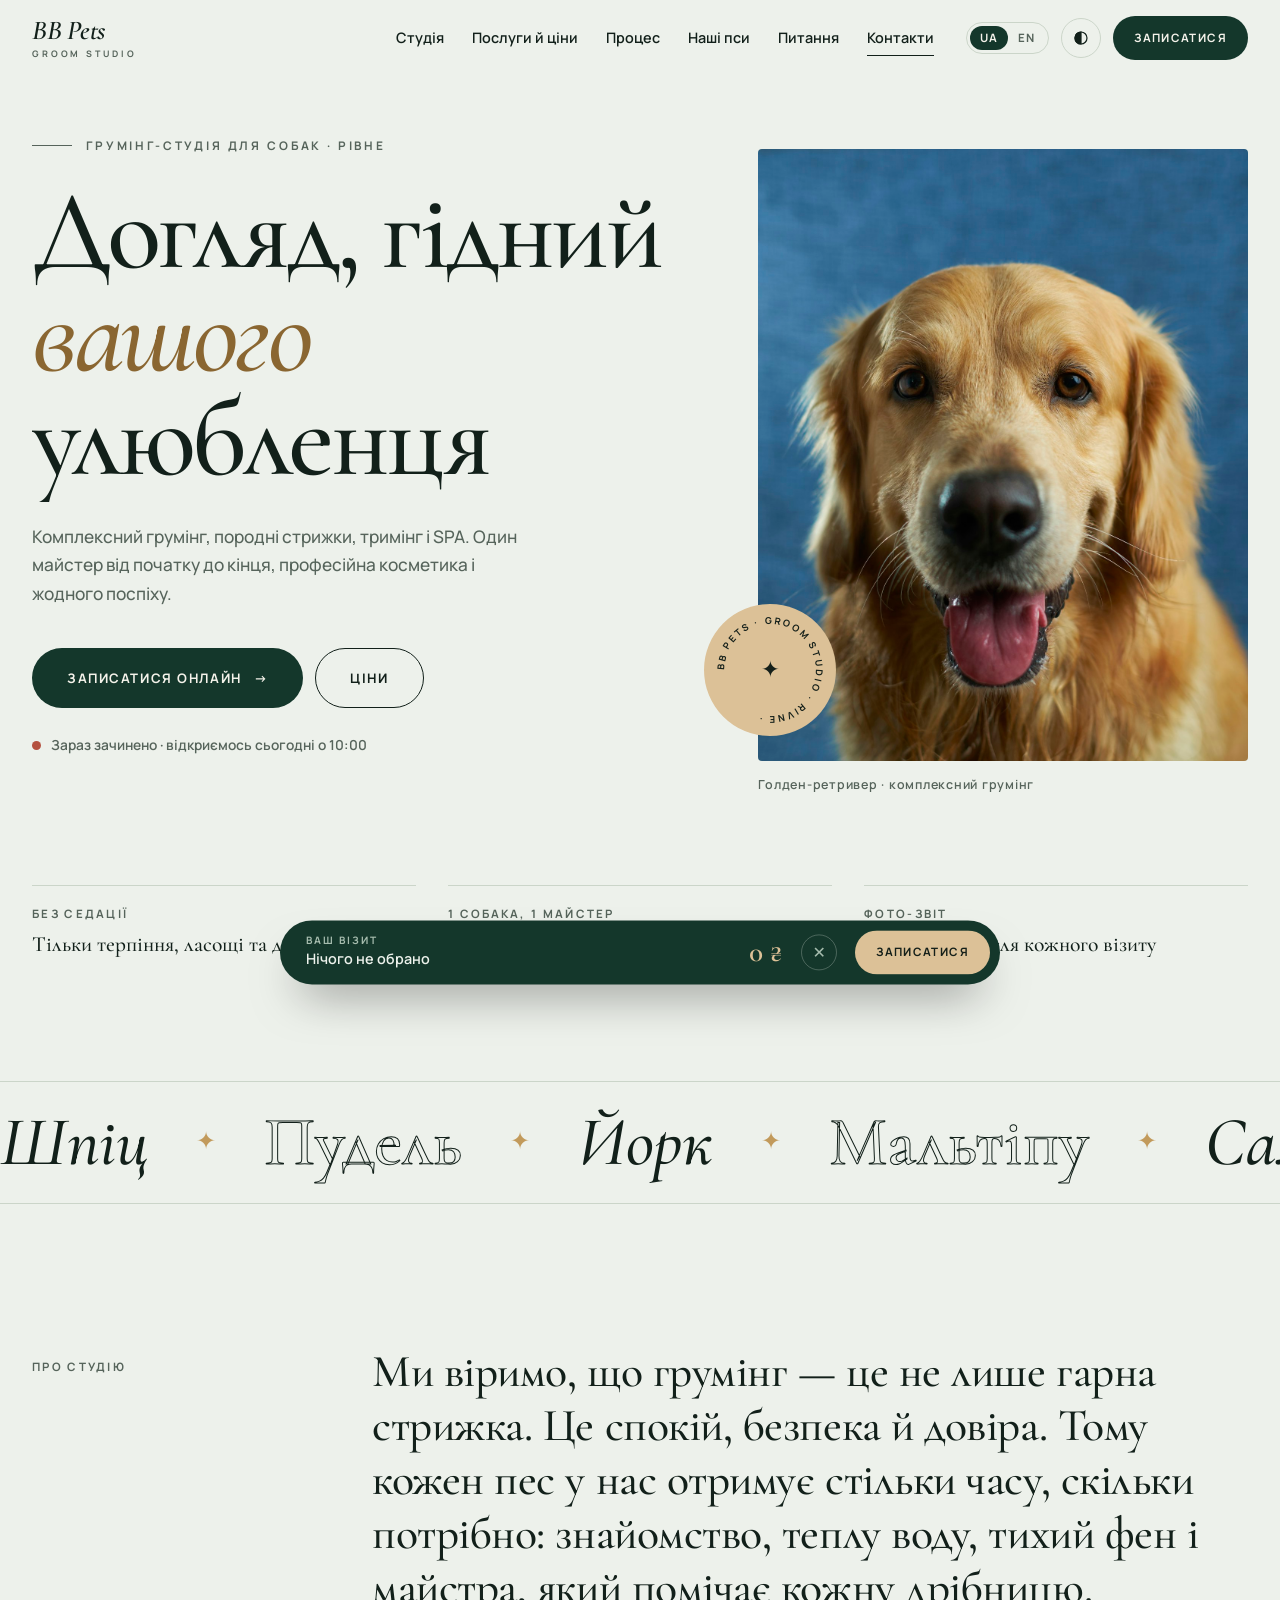
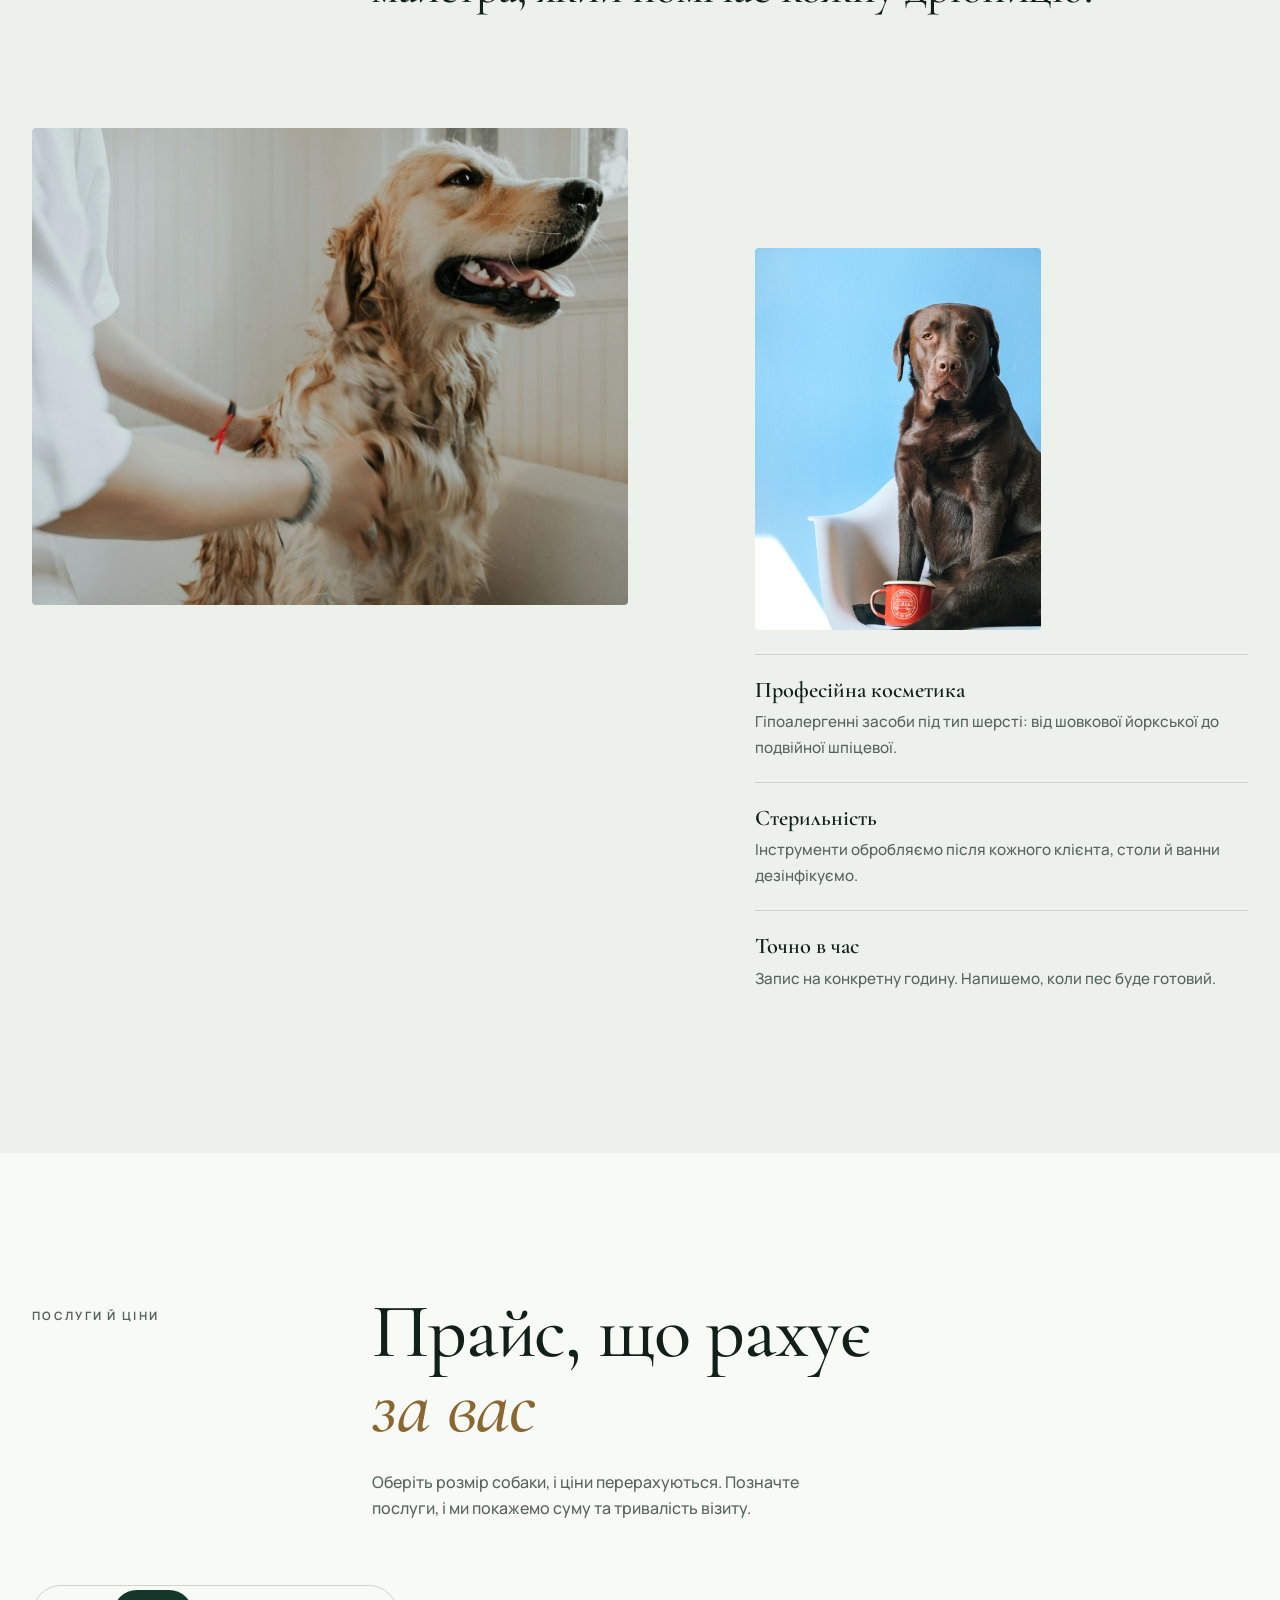
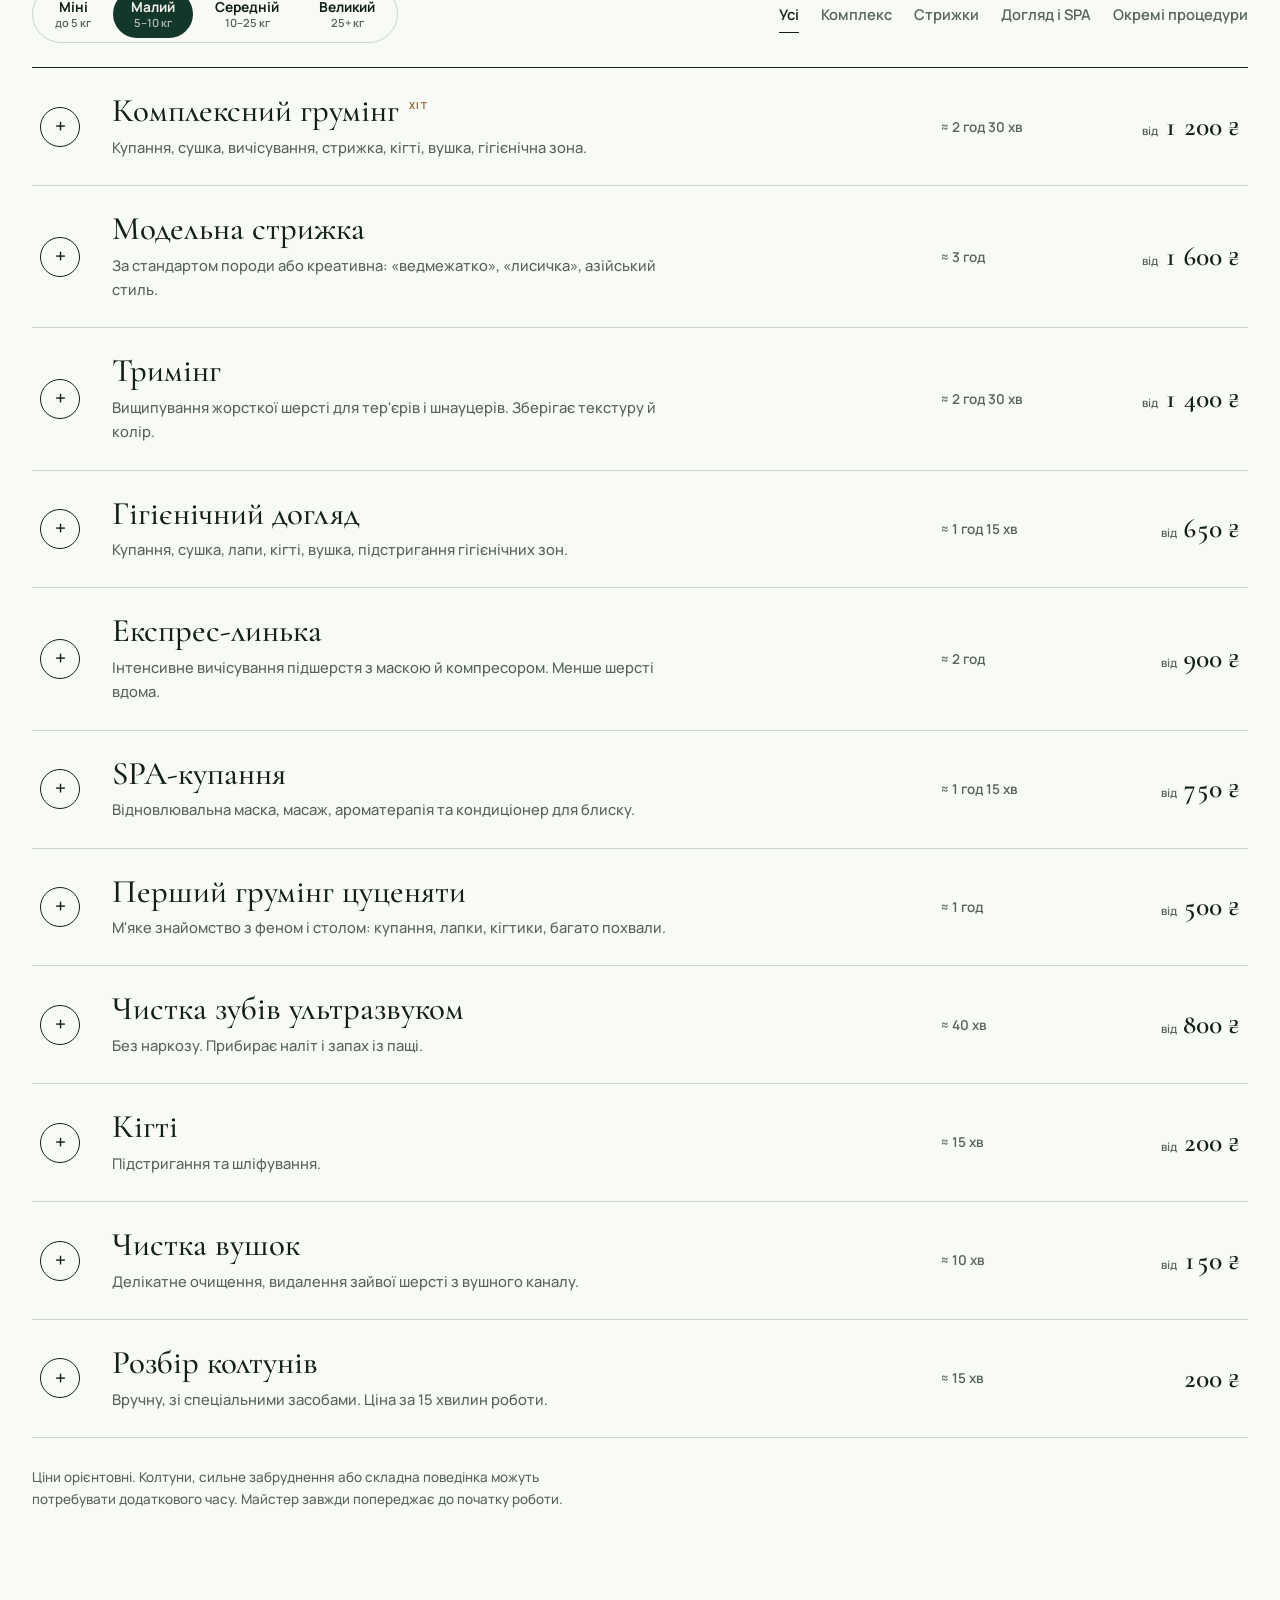
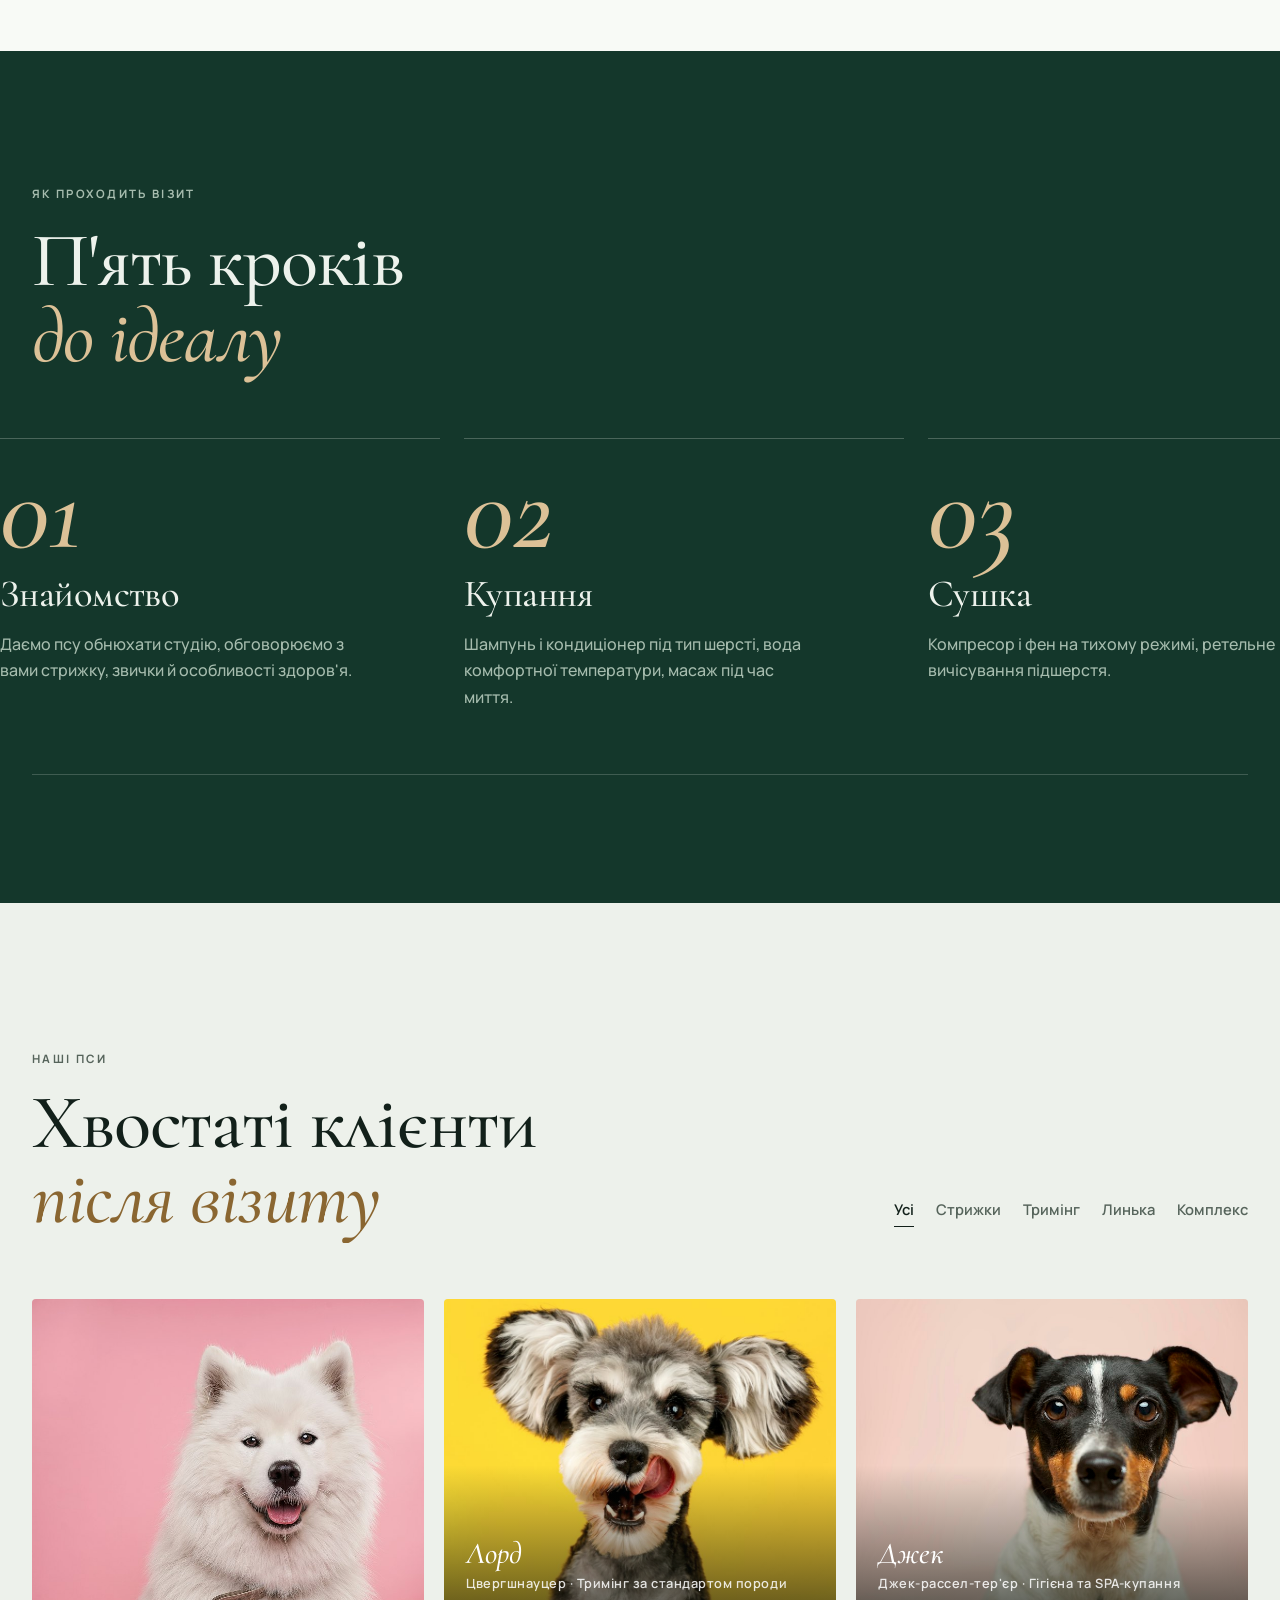
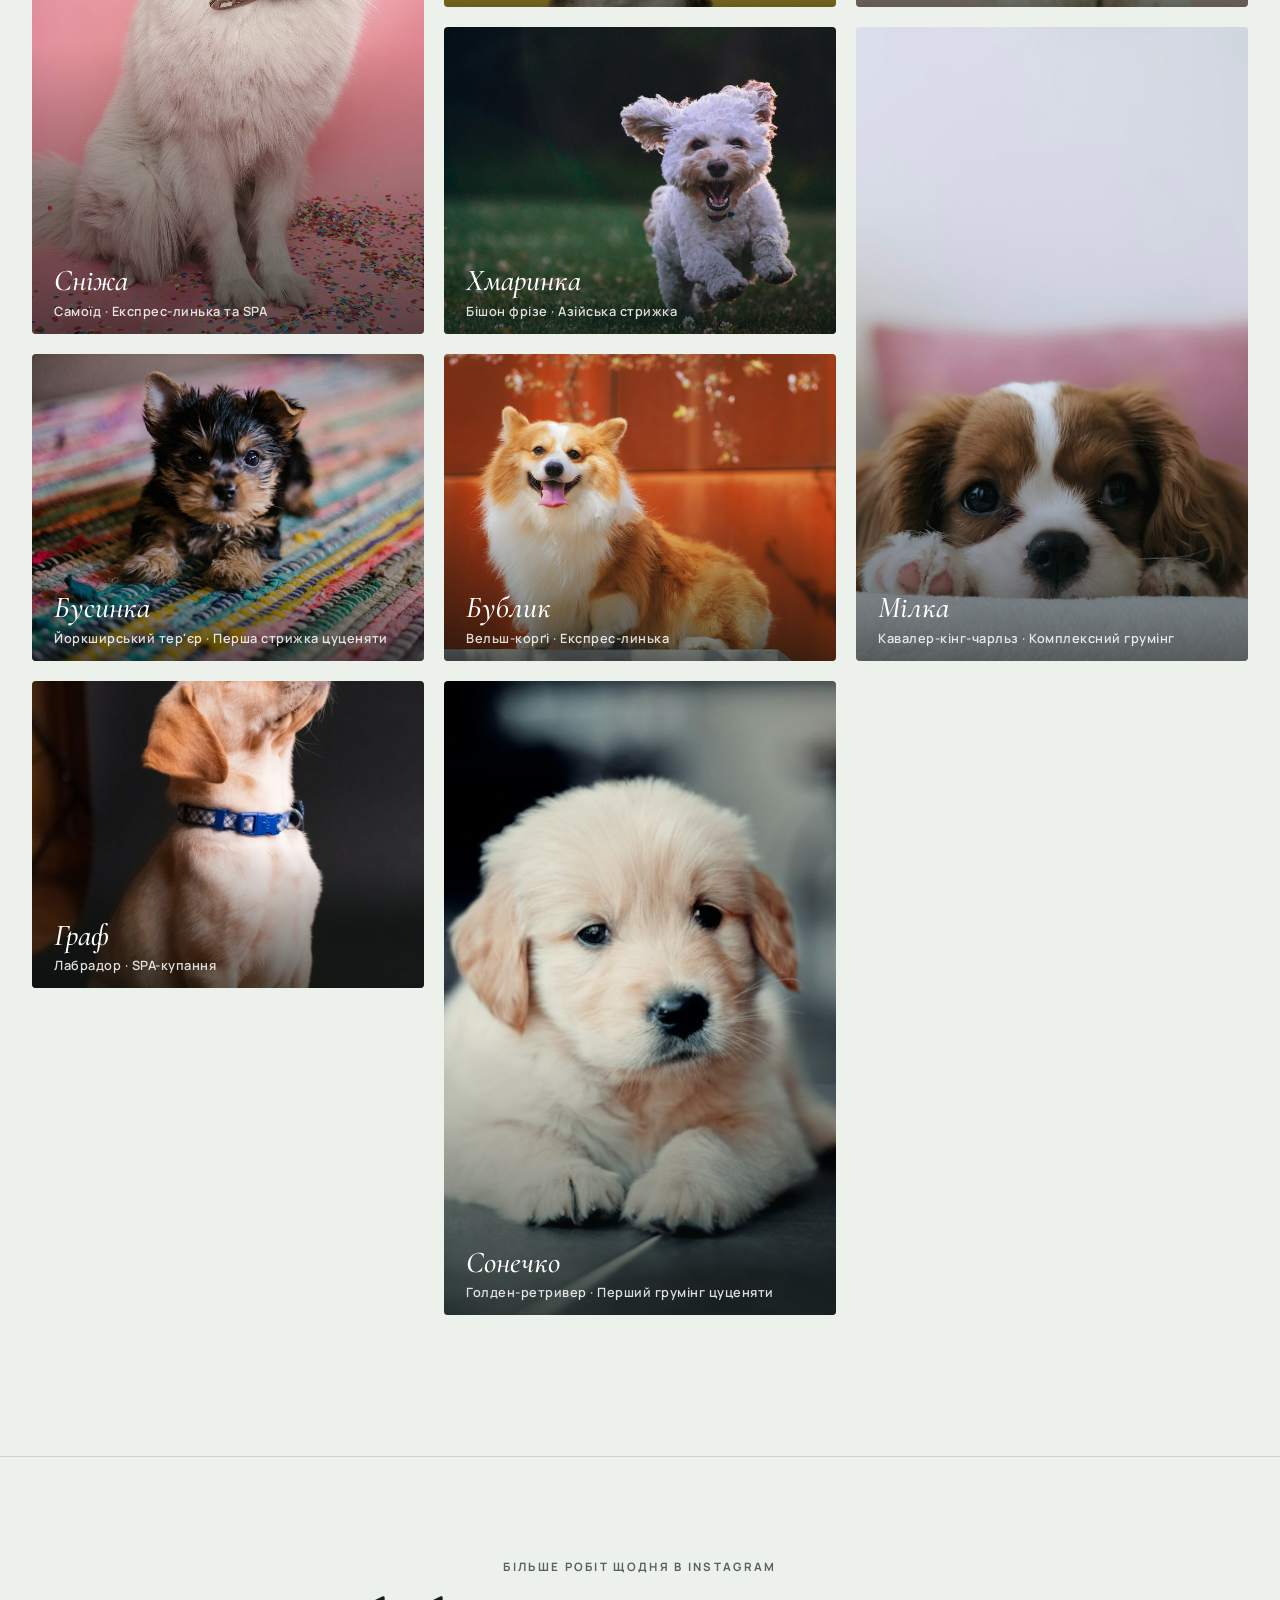
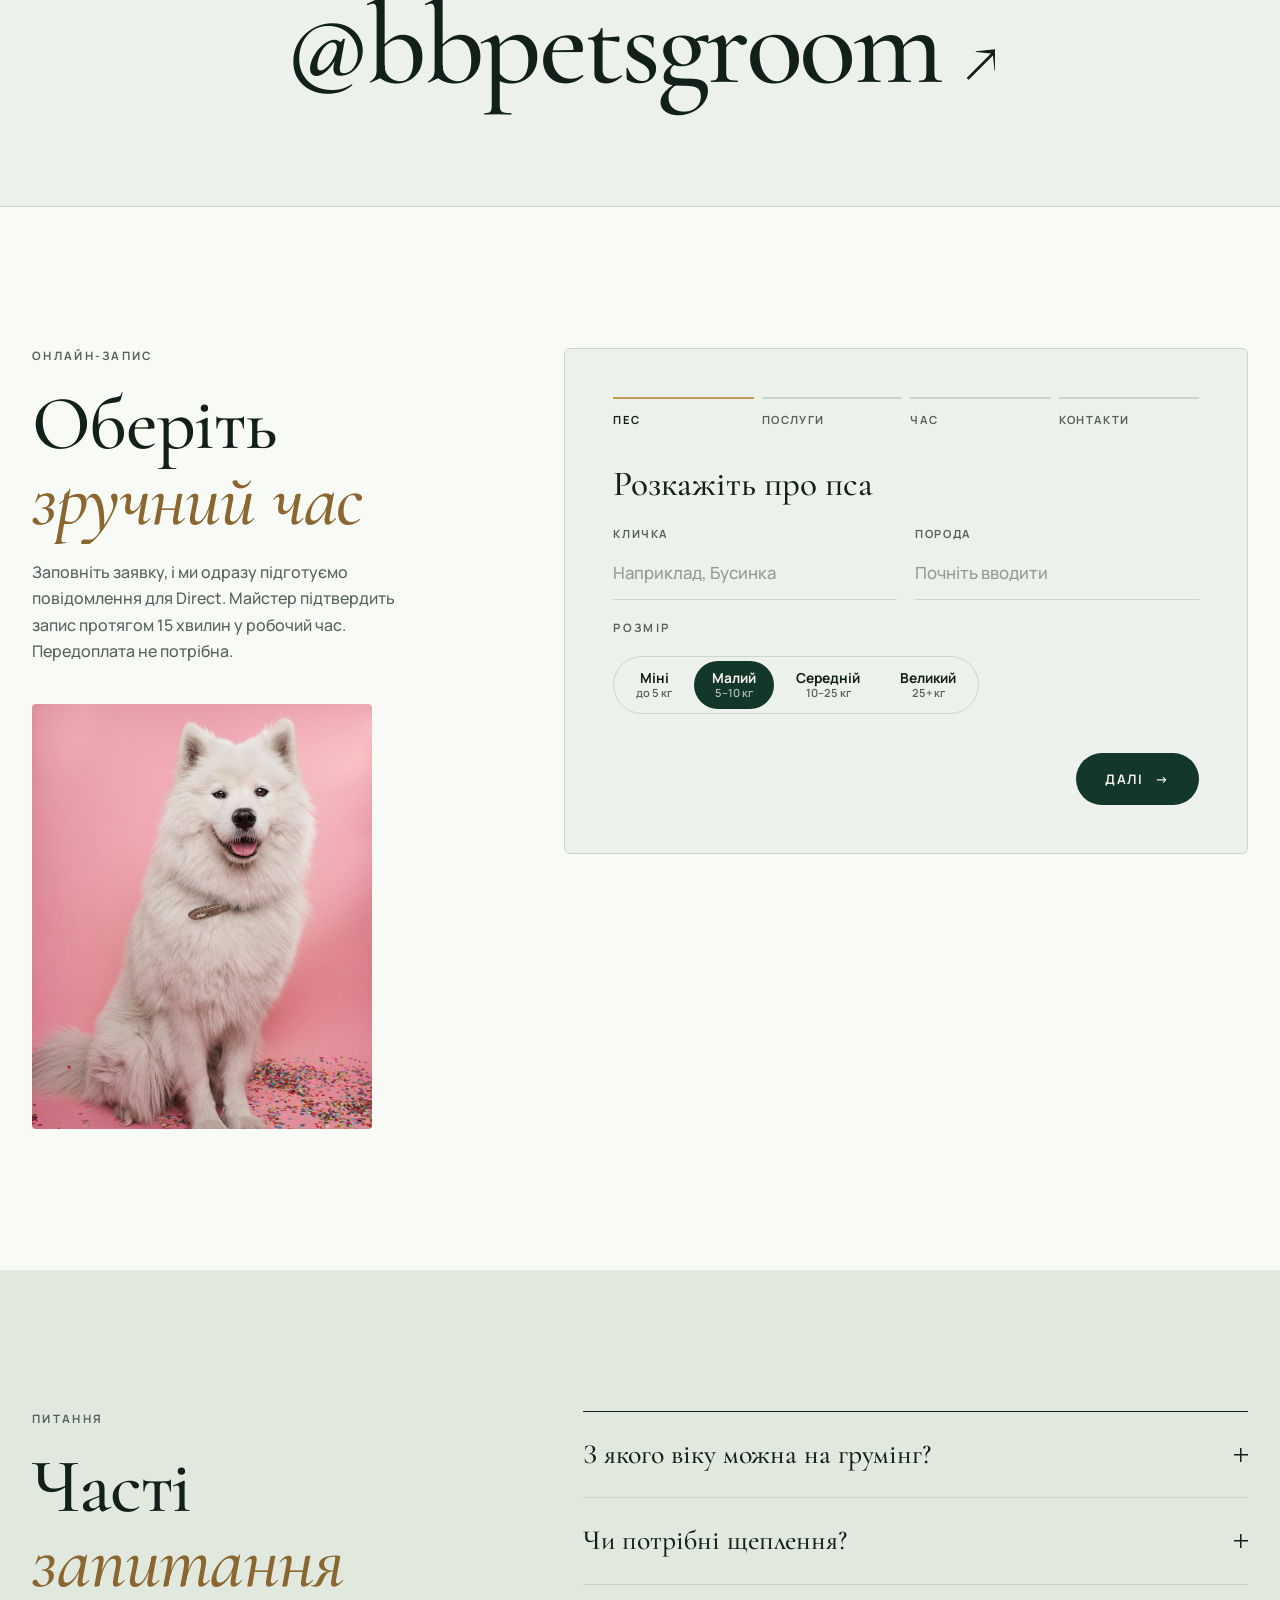
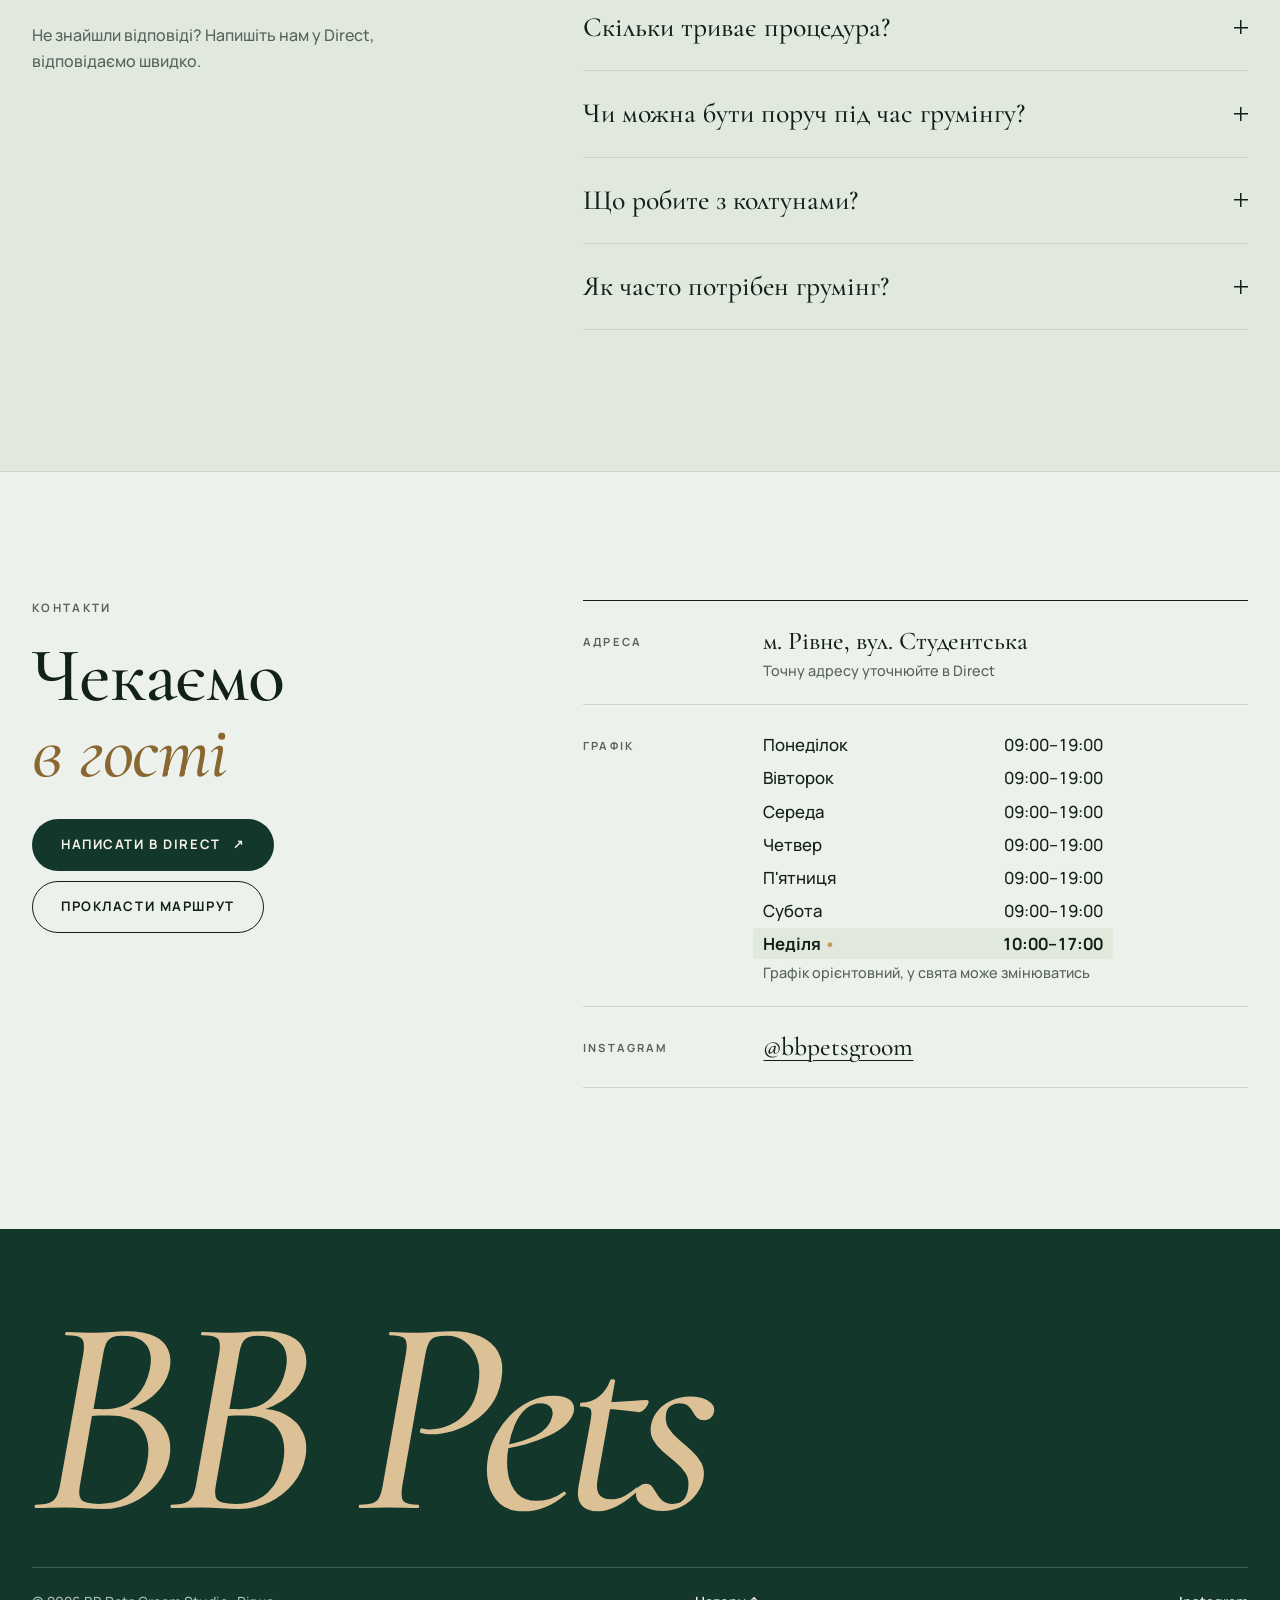
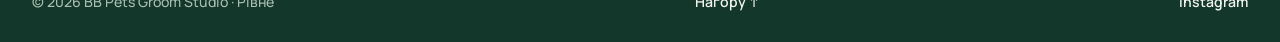
==== commit 88f8c1e3: "Друга мова (EN), запис через Direct, календар, статус роботи, графік і адреса в Рівному, нові кольор" ====
--- a/index.html
+++ b/index.html
@@ -3,51 +3,57 @@
 <head>
 <meta charset="utf-8">
 <meta name="viewport" content="width=device-width, initial-scale=1, viewport-fit=cover">
-<title>BB Pets — грумінг-студія для собак</title>
-<meta name="description" content="BB Pets Groom Studio: комплексний грумінг, модельні стрижки, тримінг і SPA для собак усіх порід. Онлайн-запис за хвилину.">
+<title>BB Pets — грумінг-студія для собак у Рівному</title>
+<meta name="description" content="BB Pets Groom Studio у Рівному: комплексний грумінг, модельні стрижки, тримінг і SPA для собак усіх порід. Онлайн-запис за хвилину.">
 <meta property="og:title" content="BB Pets — грумінг-студія для собак">
-<meta property="og:description" content="Комплексний грумінг, модельні стрижки, тримінг і SPA. Онлайн-запис.">
+<meta property="og:description" content="Комплексний грумінг, модельні стрижки, тримінг і SPA у Рівному. Онлайн-запис.">
 <meta property="og:image" content="img/hero.jpg">
-<meta name="theme-color" content="#1F3329">
+<meta name="theme-color" content="#14372B">
+<link rel="alternate" hreflang="uk" href="./">
+<link rel="alternate" hreflang="en" href="./#en">
 <link rel="preconnect" href="https://fonts.googleapis.com">
 <link rel="preconnect" href="https://fonts.gstatic.com" crossorigin>
 <link rel="stylesheet" href="https://fonts.googleapis.com/css2?family=Cormorant+Garamond:ital,wght@0,500;0,600;1,500;1,600&family=Manrope:wght@400;500;600;700&display=swap">
 <link rel="stylesheet" href="css/style.css">
-<link rel="icon" href="data:image/svg+xml,%3Csvg xmlns='http://www.w3.org/2000/svg' viewBox='0 0 64 64'%3E%3Crect width='64' height='64' rx='14' fill='%231F3329'/%3E%3Ctext x='32' y='43' font-family='Georgia,serif' font-size='30' fill='%23D9C3A0' text-anchor='middle'%3EBB%3C/text%3E%3C/svg%3E">
-<script>document.documentElement.classList.replace('no-js','js');</script>
+<link rel="icon" href="data:image/svg+xml,%3Csvg xmlns='http://www.w3.org/2000/svg' viewBox='0 0 64 64'%3E%3Crect width='64' height='64' rx='14' fill='%2314372B'/%3E%3Ctext x='32' y='43' font-family='Georgia,serif' font-size='30' fill='%23DCC197' text-anchor='middle'%3EBB%3C/text%3E%3C/svg%3E">
+<script>document.documentElement.classList.remove('no-js');document.documentElement.classList.add('js');</script>
 </head>
 <body>
 
-<a class="skip" href="#main">Перейти до змісту</a>
-
-<!-- Прелоадер -->
+<a class="skip" href="#main" data-i18n="skip">Перейти до змісту</a>
+
 <div class="loader" id="loader" aria-hidden="true">
   <div class="loader__word"><span>B</span><span>B</span><span>&nbsp;</span><span>P</span><span>e</span><span>t</span><span>s</span></div>
   <div class="loader__line"><i></i></div>
 </div>
-
-<div class="cursor" id="cursor" aria-hidden="true"><span>Дивитись</span></div>
+<div class="curtain" id="curtain" aria-hidden="true"></div>
+<div class="progress" aria-hidden="true"><i id="progressBar"></i></div>
+<div class="cursor" id="cursor" aria-hidden="true"><span data-i18n="cursor">Дивитись</span></div>
 
 <header class="nav" id="nav">
   <div class="wrap nav__in">
-    <a class="logo" href="#top" aria-label="BB Pets: на початок">
+    <a class="logo" href="#top" aria-label="BB Pets" data-i18n-attr="aria-label:logo_al">
       <span class="logo__word">BB Pets</span>
       <span class="logo__sub">groom studio</span>
     </a>
-    <nav class="menu" id="menu" aria-label="Головне меню">
-      <a href="#about">Студія</a>
-      <a href="#services">Послуги й ціни</a>
-      <a href="#process">Процес</a>
-      <a href="#gallery">Наші пси</a>
-      <a href="#faq">Питання</a>
-      <a href="#contacts">Контакти</a>
+    <nav class="menu" id="menu" aria-label="Головне меню" data-i18n-attr="aria-label:menu_al">
+      <a href="#about" data-i18n="m_about">Студія</a>
+      <a href="#services" data-i18n="m_services">Послуги й ціни</a>
+      <a href="#process" data-i18n="m_process">Процес</a>
+      <a href="#gallery" data-i18n="m_gallery">Наші пси</a>
+      <a href="#faq" data-i18n="m_faq">Питання</a>
+      <a href="#contacts" data-i18n="m_contacts">Контакти</a>
     </nav>
     <div class="nav__actions">
-      <button class="theme" id="themeBtn" type="button" aria-label="Змінити тему">
+      <div class="lang" role="group" aria-label="Мова сайту" data-i18n-attr="aria-label:lang_al">
+        <button type="button" data-lang="uk" aria-pressed="true">UA</button>
+        <button type="button" data-lang="en" aria-pressed="false">EN</button>
+      </div>
+      <button class="theme" id="themeBtn" type="button" aria-label="Змінити тему" data-i18n-attr="aria-label:theme_al">
         <svg viewBox="0 0 24 24" aria-hidden="true"><circle cx="12" cy="12" r="8"/><path d="M12 4a8 8 0 0 0 0 16Z"/></svg>
       </button>
-      <a class="btn btn--solid btn--sm magnetic" href="#booking"><span>Записатися</span></a>
-      <button class="burger" id="burger" type="button" aria-label="Відкрити меню" aria-expanded="false" aria-controls="menu"><span></span><span></span></button>
+      <a class="btn btn--solid btn--sm magnetic nav__cta" href="#booking"><span data-i18n="book">Записатися</span></a>
+      <button class="burger" id="burger" type="button" aria-label="Відкрити меню" data-i18n-attr="aria-label:menu_open" aria-expanded="false" aria-controls="menu"><span></span><span></span></button>
     </div>
   </div>
 </header>
@@ -58,53 +64,50 @@
 <section class="hero" id="top">
   <div class="wrap hero__in">
     <div class="hero__copy">
-      <p class="eyebrow" data-anim="fade">Грумінг-студія для собак</p>
+      <p class="eyebrow" data-anim="fade" data-i18n="eyebrow">Грумінг-студія для собак · Рівне</p>
       <h1 class="hero__title" data-anim="lines">
-        <span class="line"><span>Догляд, гідний</span></span>
-        <span class="line"><span><em>вашого</em> улюбленця</span></span>
+        <span class="line"><span data-i18n="h1_1">Догляд, гідний</span></span>
+        <span class="line"><span data-i18n="h1_2"><em>вашого</em> улюбленця</span></span>
       </h1>
-      <p class="hero__lead" data-anim="fade">Комплексний грумінг, породні стрижки, тримінг і SPA. Один майстер від початку до кінця, професійна косметика і жодного поспіху.</p>
+      <p class="hero__lead" data-anim="fade" data-i18n="lead">Комплексний грумінг, породні стрижки, тримінг і SPA. Один майстер від початку до кінця, професійна косметика і жодного поспіху.</p>
       <div class="hero__cta" data-anim="fade">
-        <a class="btn btn--solid btn--lg magnetic" href="#booking"><span>Записатися онлайн</span><i class="arr" aria-hidden="true">→</i></a>
-        <a class="btn btn--line btn--lg" href="#services"><span>Ціни</span></a>
-      </div>
+        <a class="btn btn--solid btn--lg magnetic" href="#booking"><span data-i18n="book_online">Записатися онлайн</span><i class="arr" aria-hidden="true">→</i></a>
+        <a class="btn btn--line btn--lg" href="#services"><span data-i18n="prices">Ціни</span></a>
+      </div>
+      <p class="status" data-anim="fade"><i class="status__dot" id="statusDot"></i><span id="statusText"></span></p>
     </div>
     <figure class="hero__media">
-      <div class="hero__img" id="heroImg"><img src="img/hero.jpg" alt="Доглянутий голден-ретривер після грумінгу" width="1400" height="1750" fetchpriority="high"></div>
-      <figcaption>Голден-ретривер · комплексний грумінг</figcaption>
+      <div class="hero__img" id="heroImg"><img src="img/hero.jpg" alt="Доглянутий голден-ретривер після грумінгу" data-i18n-attr="alt:hero_alt" width="1400" height="1750" fetchpriority="high"></div>
+      <figcaption data-i18n="hero_cap">Голден-ретривер · комплексний грумінг</figcaption>
       <div class="seal" aria-hidden="true">
-        <svg viewBox="0 0 120 120"><defs><path id="circ" d="M60 60m-46 0a46 46 0 1 1 92 0a46 46 0 1 1-92 0"/></defs><text><textPath href="#circ">BB PETS · GROOM STUDIO · З ЛЮБОВ'Ю · </textPath></text></svg>
+        <svg viewBox="0 0 120 120"><defs><path id="circ" d="M60 60m-46 0a46 46 0 1 1 92 0a46 46 0 1 1-92 0"/></defs><text><textPath href="#circ">BB PETS · GROOM STUDIO · RIVNE · </textPath></text></svg>
         <span>✦</span>
       </div>
     </figure>
   </div>
   <div class="hero__facts wrap">
-    <div data-anim="fade"><span class="label">Без седації</span><p>Тільки терпіння, ласощі та досвід майстра</p></div>
-    <div data-anim="fade"><span class="label">1 собака, 1 майстер</span><p>Ніяких черг на столі й кліток</p></div>
-    <div data-anim="fade"><span class="label">Фото-звіт</span><p>Надсилаємо після кожного візиту</p></div>
-  </div>
-</section>
-
-<!-- MARQUEE -->
+    <div data-anim="fade"><span class="label" data-i18n="f1_t">Без седації</span><p data-i18n="f1_d">Тільки терпіння, ласощі та досвід майстра</p></div>
+    <div data-anim="fade"><span class="label" data-i18n="f2_t">1 собака, 1 майстер</span><p data-i18n="f2_d">Ніяких черг на столі й кліток</p></div>
+    <div data-anim="fade"><span class="label" data-i18n="f3_t">Фото-звіт</span><p data-i18n="f3_d">Надсилаємо після кожного візиту</p></div>
+  </div>
+</section>
+
 <div class="marquee" aria-hidden="true">
-  <div class="marquee__track" id="marquee">
-    <span>Шпіц</span><span>Пудель</span><span>Йорк</span><span>Мальтіпу</span><span>Самоїд</span><span>Шнауцер</span><span>Бішон</span><span>Корґі</span><span>Ши-тцу</span><span>Голден</span>
-    <span>Шпіц</span><span>Пудель</span><span>Йорк</span><span>Мальтіпу</span><span>Самоїд</span><span>Шнауцер</span><span>Бішон</span><span>Корґі</span><span>Ши-тцу</span><span>Голден</span>
-  </div>
+  <div class="marquee__track" id="marquee"></div>
 </div>
 
 <!-- ABOUT -->
 <section class="section about" id="about">
   <div class="wrap about__in">
-    <p class="label" data-anim="fade">Про студію</p>
-    <p class="about__text" data-anim="words">Ми віримо, що грумінг — це не лише гарна стрижка. Це спокій, безпека й довіра. Тому кожен пес у нас отримує стільки часу, скільки потрібно: знайомство, теплу воду, тихий фен і майстра, який помічає кожну дрібницю.</p>
+    <p class="label" data-anim="fade" data-i18n="about_l">Про студію</p>
+    <p class="about__text" data-anim="words" data-i18n="about_t">Ми віримо, що грумінг — це не лише гарна стрижка. Це спокій, безпека й довіра. Тому кожен пес у нас отримує стільки часу, скільки потрібно: знайомство, теплу воду, тихий фен і майстра, який помічає кожну дрібницю.</p>
     <div class="about__media">
-      <figure class="pframe pframe--a" data-anim="reveal"><img src="img/brushing.jpg" alt="Майстер розчісує шерсть ретривера" loading="lazy" data-parallax="-8"></figure>
-      <figure class="pframe pframe--b" data-anim="reveal"><img src="img/studio.jpg" alt="Лабрадор у студії" loading="lazy" data-parallax="8"></figure>
+      <figure class="pframe pframe--a" data-anim="reveal"><img src="img/brushing.jpg" alt="Майстер розчісує шерсть ретривера" data-i18n-attr="alt:brush_alt" loading="lazy" data-parallax="-8"></figure>
+      <figure class="pframe pframe--b" data-anim="reveal"><img src="img/studio.jpg" alt="Лабрадор у студії" data-i18n-attr="alt:studio_alt" loading="lazy" data-parallax="8"></figure>
       <ul class="about__list">
-        <li data-anim="fade"><b>Професійна косметика</b><span>Гіпоалергенні засоби під тип шерсті: від шовкової йоркської до подвійної шпіцевої.</span></li>
-        <li data-anim="fade"><b>Стерильність</b><span>Інструменти обробляємо після кожного клієнта, столи й ванни дезінфікуємо.</span></li>
-        <li data-anim="fade"><b>Точно в час</b><span>Запис на конкретну годину. Напишемо, коли пес буде готовий.</span></li>
+        <li data-anim="fade"><b data-i18n="a1_t">Професійна косметика</b><span data-i18n="a1_d">Гіпоалергенні засоби під тип шерсті: від шовкової йоркської до подвійної шпіцевої.</span></li>
+        <li data-anim="fade"><b data-i18n="a2_t">Стерильність</b><span data-i18n="a2_d">Інструменти обробляємо після кожного клієнта, столи й ванни дезінфікуємо.</span></li>
+        <li data-anim="fade"><b data-i18n="a3_t">Точно в час</b><span data-i18n="a3_d">Запис на конкретну годину. Напишемо, коли пес буде готовий.</span></li>
       </ul>
     </div>
   </div>
@@ -114,42 +117,40 @@
 <section class="section services" id="services">
   <div class="wrap">
     <div class="sec-head">
-      <p class="label" data-anim="fade">Послуги й ціни</p>
-      <h2 data-anim="lines"><span class="line"><span>Прайс, що рахує</span></span><span class="line"><span><em>за вас</em></span></span></h2>
-      <p class="sec-head__note" data-anim="fade">Оберіть розмір собаки, і ціни перерахуються. Позначте послуги, і ми покажемо суму та тривалість візиту.</p>
-    </div>
-
+      <p class="label" data-anim="fade" data-i18n="svc_l">Послуги й ціни</p>
+      <h2 data-anim="lines"><span class="line"><span data-i18n="svc_h1">Прайс, що рахує</span></span><span class="line"><span data-i18n="svc_h2"><em>за вас</em></span></span></h2>
+      <p class="sec-head__note" data-anim="fade" data-i18n="svc_note">Оберіть розмір собаки, і ціни перерахуються. Позначте послуги, і ми покажемо суму та тривалість візиту.</p>
+    </div>
     <div class="svc-tools" data-anim="fade">
-      <div class="tabs" role="radiogroup" aria-label="Розмір собаки" id="sizeTabs"></div>
-      <div class="cats" role="group" aria-label="Категорія" id="catTabs"></div>
-    </div>
-
+      <div class="tabs" role="radiogroup" aria-label="Розмір собаки" data-i18n-attr="aria-label:size_al" id="sizeTabs"></div>
+      <div class="cats" role="group" aria-label="Категорія" data-i18n-attr="aria-label:cat_al" id="catTabs"></div>
+    </div>
     <ul class="price" id="priceList"></ul>
-    <p class="fineprint">Ціни орієнтовні. Колтуни, сильне забруднення або складна поведінка можуть потребувати додаткового часу. Майстер завжди попереджає до початку роботи.</p>
-  </div>
-
+    <p class="fineprint" data-i18n="fine">Ціни орієнтовні. Колтуни, сильне забруднення або складна поведінка можуть потребувати додаткового часу. Майстер завжди попереджає до початку роботи.</p>
+  </div>
   <div class="visit" id="visitBar" aria-live="polite">
     <div class="visit__in">
-      <div class="visit__info"><span class="label">Ваш візит</span><span id="visitText">Нічого не обрано</span></div>
+      <div class="visit__info"><span class="label" data-i18n="visit_l">Ваш візит</span><span id="visitText"></span></div>
       <output class="visit__sum" id="visitSum">0 ₴</output>
-      <button class="btn btn--accent btn--sm" type="button" id="visitBook"><span>Записатися</span></button>
-    </div>
-  </div>
-</section>
-
-<!-- PROCESS (горизонтальний скрол на десктопі) -->
+      <button class="visit__clear" type="button" id="visitClear" aria-label="Очистити вибір" data-i18n-attr="aria-label:clear_al">✕</button>
+      <button class="btn btn--accent btn--sm" type="button" id="visitBook"><span data-i18n="book">Записатися</span></button>
+    </div>
+  </div>
+</section>
+
+<!-- PROCESS -->
 <section class="process" id="process">
   <div class="process__pin">
     <div class="process__head wrap">
-      <p class="label">Як проходить візит</p>
-      <h2>П'ять кроків<br><em>до ідеалу</em></h2>
+      <p class="label" data-i18n="pr_l">Як проходить візит</p>
+      <h2 data-i18n="pr_h">П'ять кроків<br><em>до ідеалу</em></h2>
     </div>
     <ol class="process__track" id="processTrack">
-      <li class="pstep"><span class="pstep__n">01</span><h3>Знайомство</h3><p>Даємо псу обнюхати студію, обговорюємо з вами стрижку, звички й особливості здоров'я.</p></li>
-      <li class="pstep"><span class="pstep__n">02</span><h3>Купання</h3><p>Шампунь і кондиціонер під тип шерсті, вода комфортної температури, масаж під час миття.</p></li>
-      <li class="pstep"><span class="pstep__n">03</span><h3>Сушка</h3><p>Компресор і фен на тихому режимі, ретельне вичісування підшерстя.</p></li>
-      <li class="pstep"><span class="pstep__n">04</span><h3>Стрижка</h3><p>За стандартом породи або за вашим фото. Кігті, вушка, лапи та гігієнічні зони.</p></li>
-      <li class="pstep"><span class="pstep__n">05</span><h3>Фото-звіт</h3><p>Надсилаємо фото і поради з догляду вдома. Нагадаємо, коли час на наступний візит.</p></li>
+      <li class="pstep"><span class="pstep__n">01</span><h3 data-i18n="p1_t">Знайомство</h3><p data-i18n="p1_d">Даємо псу обнюхати студію, обговорюємо з вами стрижку, звички й особливості здоров'я.</p></li>
+      <li class="pstep"><span class="pstep__n">02</span><h3 data-i18n="p2_t">Купання</h3><p data-i18n="p2_d">Шампунь і кондиціонер під тип шерсті, вода комфортної температури, масаж під час миття.</p></li>
+      <li class="pstep"><span class="pstep__n">03</span><h3 data-i18n="p3_t">Сушка</h3><p data-i18n="p3_d">Компресор і фен на тихому режимі, ретельне вичісування підшерстя.</p></li>
+      <li class="pstep"><span class="pstep__n">04</span><h3 data-i18n="p4_t">Стрижка</h3><p data-i18n="p4_d">За стандартом породи або за вашим фото. Кігті, вушка, лапи та гігієнічні зони.</p></li>
+      <li class="pstep"><span class="pstep__n">05</span><h3 data-i18n="p5_t">Фото-звіт</h3><p data-i18n="p5_d">Надсилаємо фото і поради з догляду вдома. Нагадаємо, коли час на наступний візит.</p></li>
     </ol>
     <div class="process__bar wrap" aria-hidden="true"><i id="processBar"></i></div>
   </div>
@@ -160,10 +161,10 @@
   <div class="wrap">
     <div class="sec-head sec-head--row">
       <div>
-        <p class="label" data-anim="fade">Наші пси</p>
-        <h2 data-anim="lines"><span class="line"><span>Хвостаті клієнти</span></span><span class="line"><span><em>після візиту</em></span></span></h2>
-      </div>
-      <div class="cats" role="group" aria-label="Фільтр галереї" id="galTabs" data-anim="fade"></div>
+        <p class="label" data-anim="fade" data-i18n="gal_l">Наші пси</p>
+        <h2 data-anim="lines"><span class="line"><span data-i18n="gal_h1">Хвостаті клієнти</span></span><span class="line"><span data-i18n="gal_h2"><em>після візиту</em></span></span></h2>
+      </div>
+      <div class="cats" role="group" aria-label="Фільтр галереї" data-i18n-attr="aria-label:gal_al" id="galTabs" data-anim="fade"></div>
     </div>
     <div class="gallery" id="galleryGrid"></div>
   </div>
@@ -172,7 +173,7 @@
 <!-- INSTAGRAM -->
 <section class="insta">
   <a class="insta__link" href="https://www.instagram.com/bbpetsgroom/" target="_blank" rel="noopener">
-    <span class="label">Більше робіт щодня в Instagram</span>
+    <span class="label" data-i18n="ig_l">Більше робіт щодня в Instagram</span>
     <span class="insta__big" data-anim="lines"><span class="line"><span>@bbpetsgroom <i aria-hidden="true">↗</i></span></span></span>
   </a>
 </section>
@@ -181,101 +182,110 @@
 <section class="section booking-sec" id="booking">
   <div class="wrap booking">
     <div class="booking__copy">
-      <p class="label" data-anim="fade">Онлайн-запис</p>
-      <h2 data-anim="lines"><span class="line"><span>Оберіть</span></span><span class="line"><span><em>зручний час</em></span></span></h2>
-      <p data-anim="fade">Залиште заявку, і майстер підтвердить запис протягом 15 хвилин у робочий час. Передоплата не потрібна.</p>
+      <p class="label" data-anim="fade" data-i18n="bk_l">Онлайн-запис</p>
+      <h2 data-anim="lines"><span class="line"><span data-i18n="bk_h1">Оберіть</span></span><span class="line"><span data-i18n="bk_h2"><em>зручний час</em></span></span></h2>
+      <p data-anim="fade" data-i18n="bk_p">Заповніть заявку, і ми одразу підготуємо повідомлення для Direct. Майстер підтвердить запис протягом 15 хвилин у робочий час. Передоплата не потрібна.</p>
       <figure class="pframe pframe--book" data-anim="reveal"><img src="img/g-samoyed.jpg" alt="" loading="lazy" data-parallax="6"></figure>
     </div>
 
     <form class="form" id="bookForm" novalidate data-anim="fade">
-      <div class="form__steps" aria-hidden="true"><span class="on">Пес</span><span>Послуги</span><span>Час</span><span>Контакти</span></div>
+      <div class="form__steps" aria-hidden="true"><span class="on" data-i18n="st1">Пес</span><span data-i18n="st2">Послуги</span><span data-i18n="st3">Час</span><span data-i18n="st4">Контакти</span></div>
 
       <fieldset class="fs" data-step="0">
-        <legend>Розкажіть про пса</legend>
+        <legend data-i18n="lg1">Розкажіть про пса</legend>
         <div class="row">
-          <label class="field"><span>Кличка</span><input id="f-dog" name="dog" required placeholder="Наприклад, Бусинка"></label>
-          <label class="field"><span>Порода</span><input id="f-breed" name="breed" list="breeds" placeholder="Почніть вводити"></label>
+          <label class="field"><span data-i18n="fl_dog">Кличка</span><input id="f-dog" name="dog" required placeholder="Наприклад, Бусинка" data-i18n-attr="placeholder:ph_dog"></label>
+          <label class="field"><span data-i18n="fl_breed">Порода</span><input id="f-breed" name="breed" list="breeds" placeholder="Почніть вводити" data-i18n-attr="placeholder:ph_breed"></label>
         </div>
-        <datalist id="breeds">
-          <option value="Померанський шпіц"><option value="Той-пудель"><option value="Йоркширський тер'єр"><option value="Мальтіпу"><option value="Ши-тцу"><option value="Бішон фрізе"><option value="Мальтезе"><option value="Цвергшнауцер"><option value="Вельш-корґі"><option value="Самоїд"><option value="Голден-ретривер"><option value="Сибірський хаскі"><option value="Чіхуахуа"><option value="Джек-рассел-тер'єр"><option value="Метис">
-        </datalist>
-        <span class="label">Розмір</span>
-        <div class="tabs tabs--form" role="radiogroup" aria-label="Розмір собаки у формі" id="formSize"></div>
+        <datalist id="breeds"></datalist>
+        <span class="label" data-i18n="fl_size">Розмір</span>
+        <div class="tabs tabs--form" role="radiogroup" aria-label="Розмір собаки" data-i18n-attr="aria-label:size_al" id="formSize"></div>
       </fieldset>
 
       <fieldset class="fs" data-step="1" hidden>
-        <legend>Що робимо?</legend>
+        <legend data-i18n="lg2">Що робимо?</legend>
         <div class="pick" id="formServices"></div>
-        <p class="form__sum">Орієнтовно <b id="formSum">0 ₴</b> · <span id="formTime">0 хв</span></p>
+        <p class="form__sum"><span data-i18n="approx">Орієнтовно</span> <b id="formSum">0 ₴</b> · <span id="formTime">0</span></p>
       </fieldset>
 
       <fieldset class="fs" data-step="2" hidden>
-        <legend>Дата і час</legend>
+        <legend data-i18n="lg3">Дата і час</legend>
         <div class="days" id="days"></div>
         <div class="slots" id="slots"></div>
       </fieldset>
 
       <fieldset class="fs" data-step="3" hidden>
-        <legend>Як з вами зв'язатися</legend>
+        <legend data-i18n="lg4">Як з вами зв'язатися</legend>
         <div class="row">
-          <label class="field"><span>Ваше ім'я</span><input id="f-name" name="name" required autocomplete="name" placeholder="Олена"></label>
-          <label class="field"><span>Телефон</span><input id="f-phone" name="phone" required type="tel" autocomplete="tel" placeholder="+380 67 123 45 67"></label>
+          <label class="field"><span data-i18n="fl_name">Ваше ім'я</span><input id="f-name" name="name" required autocomplete="name" placeholder="Олена" data-i18n-attr="placeholder:ph_name"></label>
+          <label class="field"><span data-i18n="fl_phone">Телефон</span><input id="f-phone" name="phone" required type="tel" autocomplete="tel" placeholder="+380 67 123 45 67"></label>
         </div>
-        <label class="field"><span>Коментар (необов'язково)</span><textarea id="f-note" name="note" rows="3" placeholder="Алергії, побажання щодо стрижки, як пес реагує на фен"></textarea></label>
-        <div class="via" role="radiogroup" aria-label="Куди надіслати підтвердження">
-          <label><input type="radio" name="via" value="Telegram" checked> Telegram</label>
-          <label><input type="radio" name="via" value="Viber"> Viber</label>
-          <label><input type="radio" name="via" value="Дзвінок"> Дзвінок</label>
+        <label class="field"><span data-i18n="fl_note">Коментар (необов'язково)</span><textarea id="f-note" name="note" rows="3" placeholder="Алергії, побажання щодо стрижки, як пес реагує на фен" data-i18n-attr="placeholder:ph_note"></textarea></label>
+        <div class="via" role="radiogroup" aria-label="Як підтвердити запис" data-i18n-attr="aria-label:via_al">
+          <label><input type="radio" name="via" value="instagram" checked> <span>Instagram</span></label>
+          <label><input type="radio" name="via" value="telegram"> <span>Telegram</span></label>
+          <label><input type="radio" name="via" value="viber"> <span>Viber</span></label>
+          <label><input type="radio" name="via" value="call"> <span data-i18n="via_call">Дзвінок</span></label>
         </div>
       </fieldset>
 
       <p class="form__err" id="formErr" role="alert"></p>
       <div class="form__nav">
-        <button class="btn btn--line" type="button" id="prevStep" hidden><span>Назад</span></button>
-        <button class="btn btn--solid" type="button" id="nextStep"><span>Далі</span><i class="arr" aria-hidden="true">→</i></button>
-        <button class="btn btn--solid" type="submit" id="submitBtn" hidden><span>Надіслати заявку</span></button>
+        <button class="btn btn--line" type="button" id="prevStep" hidden><span data-i18n="back">Назад</span></button>
+        <button class="btn btn--solid" type="button" id="nextStep"><span data-i18n="next">Далі</span><i class="arr" aria-hidden="true">→</i></button>
+        <button class="btn btn--solid" type="submit" id="submitBtn" hidden><span data-i18n="submit">Сформувати заявку</span></button>
       </div>
 
       <div class="done" id="done" hidden>
         <svg class="done__check" viewBox="0 0 52 52" aria-hidden="true"><circle cx="26" cy="26" r="24"/><path d="M15 27l7 7 15-16"/></svg>
-        <h3>Заявку прийнято</h3>
-        <p id="doneText"></p>
-        <button class="btn btn--line" type="button" id="newBooking"><span>Записати ще одного пса</span></button>
+        <h3 data-i18n="done_h">Майже готово</h3>
+        <p data-i18n="done_p">Залишився один крок: надішліть заявку нам у Direct. Текст уже скопійовано, просто вставте його в повідомлення.</p>
+        <pre class="done__msg" id="doneMsg"></pre>
+        <div class="done__actions">
+          <a class="btn btn--solid" id="sendDirect" href="https://ig.me/m/bbpetsgroom" target="_blank" rel="noopener"><span data-i18n="send_dm">Надіслати в Direct</span><i class="arr" aria-hidden="true">↗</i></a>
+          <button class="btn btn--line" type="button" id="copyMsg"><span data-i18n="copy_req">Скопіювати текст</span></button>
+          <button class="btn btn--line" type="button" id="addCal"><span data-i18n="add_cal">Додати в календар</span></button>
+        </div>
+        <button class="link-btn" type="button" id="newBooking" data-i18n="new_bk">Записати ще одного пса</button>
       </div>
     </form>
   </div>
 </section>
 
 <!-- FAQ -->
-<section class="section" id="faq">
+<section class="section faq-sec" id="faq">
   <div class="wrap faq">
     <div class="faq__head">
-      <p class="label" data-anim="fade">Питання</p>
-      <h2 data-anim="lines"><span class="line"><span>Часті</span></span><span class="line"><span><em>запитання</em></span></span></h2>
-      <p class="muted" data-anim="fade">Не знайшли відповіді? Напишіть нам у Direct, відповідаємо швидко.</p>
+      <p class="label" data-anim="fade" data-i18n="faq_l">Питання</p>
+      <h2 data-anim="lines"><span class="line"><span data-i18n="faq_h1">Часті</span></span><span class="line"><span data-i18n="faq_h2"><em>запитання</em></span></span></h2>
+      <p class="muted" data-anim="fade" data-i18n="faq_p">Не знайшли відповіді? Напишіть нам у Direct, відповідаємо швидко.</p>
     </div>
     <div class="faq__list" id="faqList">
-      <details data-anim="fade"><summary>З якого віку можна на грумінг?</summary><div class="faq__a"><p>Перше знайомство з грумінгом радимо після завершення вакцинації, зазвичай у 3–4 місяці. Для цуценят є окрема м'яка процедура: коротке купання, лапки, кігтики й багато похвали.</p></div></details>
-      <details data-anim="fade"><summary>Чи потрібні щеплення?</summary><div class="faq__a"><p>Так, пес має бути щеплений від сказу та комплексних інфекцій. Візьміть із собою ветпаспорт на перший візит.</p></div></details>
-      <details data-anim="fade"><summary>Скільки триває процедура?</summary><div class="faq__a"><p>Від години для гігієни маленького пса до 4 годин для комплексного грумінгу великої собаки з густим підшерстям. Точний час покаже прайс вище.</p></div></details>
-      <details data-anim="fade"><summary>Чи можна бути поруч під час грумінгу?</summary><div class="faq__a"><p>Більшість собак спокійніша без господаря поруч, тому зазвичай ми просимо залишити пса з майстром. Для дуже тривожних собак домовимось індивідуально.</p></div></details>
-      <details data-anim="fade"><summary>Що робите з колтунами?</summary><div class="faq__a"><p>Невеликі колтуни розбираємо вручну зі спеціальними засобами. Якщо шерсть сильно звалялась, безпечніше й гуманніше коротко постригти. Ми завжди погоджуємо це з вами заздалегідь.</p></div></details>
-      <details data-anim="fade"><summary>Як часто потрібен грумінг?</summary><div class="faq__a"><p>Породам, що стрижуться (пудель, йорк, мальтіпу), раз на 4–6 тижнів. Собакам із подвійною шерстю (шпіц, самоїд, хаскі) експрес-линька раз на 6–8 тижнів, а в сезон линьки частіше.</p></div></details>
-    </div>
-  </div>
-</section>
-
-<!-- CONTACTS: ЗАМІНІТЬ адресу, телефон і графік на справжні -->
+      <details data-anim="fade"><summary data-i18n="q1">З якого віку можна на грумінг?</summary><div class="faq__a"><p data-i18n="a1">Перше знайомство з грумінгом радимо після завершення вакцинації, зазвичай у 3–4 місяці. Для цуценят є окрема м'яка процедура: коротке купання, лапки, кігтики й багато похвали.</p></div></details>
+      <details data-anim="fade"><summary data-i18n="q2">Чи потрібні щеплення?</summary><div class="faq__a"><p data-i18n="a2">Так, пес має бути щеплений від сказу та комплексних інфекцій. Візьміть із собою ветпаспорт на перший візит.</p></div></details>
+      <details data-anim="fade"><summary data-i18n="q3">Скільки триває процедура?</summary><div class="faq__a"><p data-i18n="a3">Від години для гігієни маленького пса до 4 годин для комплексного грумінгу великої собаки з густим підшерстям. Точний час покаже прайс вище.</p></div></details>
+      <details data-anim="fade"><summary data-i18n="q4">Чи можна бути поруч під час грумінгу?</summary><div class="faq__a"><p data-i18n="a4">Більшість собак спокійніша без господаря поруч, тому зазвичай ми просимо залишити пса з майстром. Для дуже тривожних собак домовимось індивідуально.</p></div></details>
+      <details data-anim="fade"><summary data-i18n="q5">Що робите з колтунами?</summary><div class="faq__a"><p data-i18n="a5">Невеликі колтуни розбираємо вручну зі спеціальними засобами. Якщо шерсть сильно звалялась, безпечніше й гуманніше коротко постригти. Ми завжди погоджуємо це з вами заздалегідь.</p></div></details>
+      <details data-anim="fade"><summary data-i18n="q6">Як часто потрібен грумінг?</summary><div class="faq__a"><p data-i18n="a6">Породам, що стрижуться (пудель, йорк, мальтіпу), раз на 4–6 тижнів. Собакам із подвійною шерстю (шпіц, самоїд, хаскі) експрес-линька раз на 6–8 тижнів, а в сезон линьки частіше.</p></div></details>
+    </div>
+  </div>
+</section>
+
+<!-- CONTACTS -->
 <section class="section contacts-sec" id="contacts">
   <div class="wrap contacts">
-    <div>
-      <p class="label" data-anim="fade">Контакти</p>
-      <h2 data-anim="lines"><span class="line"><span>Чекаємо</span></span><span class="line"><span><em>в гості</em></span></span></h2>
+    <div class="contacts__head">
+      <p class="label" data-anim="fade" data-i18n="ct_l">Контакти</p>
+      <h2 data-anim="lines"><span class="line"><span data-i18n="ct_h1">Чекаємо</span></span><span class="line"><span data-i18n="ct_h2"><em>в гості</em></span></span></h2>
+      <div class="contacts__cta" data-anim="fade">
+        <a class="btn btn--solid" href="https://ig.me/m/bbpetsgroom" target="_blank" rel="noopener"><span data-i18n="dm">Написати в Direct</span><i class="arr" aria-hidden="true">↗</i></a>
+        <a class="btn btn--line" id="routeBtn" href="#" target="_blank" rel="noopener"><span data-i18n="route">Прокласти маршрут</span></a>
+      </div>
     </div>
     <dl class="cinfo">
-      <div data-anim="fade"><dt>Адреса</dt><dd>м. Київ, вул. Прикладна, 12<small>Вхід з двору, є пандус</small></dd></div>
-      <div data-anim="fade"><dt>Телефон</dt><dd><span class="copy" id="phoneText">+380 00 000 00 00</span> <button class="mini" type="button" data-copy="phoneText">Копіювати</button></dd></div>
-      <div data-anim="fade"><dt>Графік</dt><dd>Пн–Сб 9:00–20:00<small>Нд 10:00–18:00</small></dd></div>
+      <div data-anim="fade"><dt data-i18n="ct_addr">Адреса</dt><dd><span id="addrText"></span><small id="addrNote"></small></dd></div>
+      <div data-anim="fade" id="phoneRow" hidden><dt data-i18n="ct_phone">Телефон</dt><dd><span class="copy" id="phoneText"></span> <button class="mini" type="button" data-copy="phoneText" data-i18n="copy">Копіювати</button></dd></div>
+      <div data-anim="fade"><dt data-i18n="ct_hours">Графік</dt><dd><ul class="hours" id="hoursList"></ul><small data-i18n="hours_note">Графік орієнтовний, у свята може змінюватись</small></dd></div>
       <div data-anim="fade"><dt>Instagram</dt><dd><a href="https://www.instagram.com/bbpetsgroom/" target="_blank" rel="noopener">@bbpetsgroom</a></dd></div>
     </dl>
   </div>
@@ -287,15 +297,20 @@
   <div class="wrap">
     <div class="foot__big" aria-hidden="true">BB Pets</div>
     <div class="foot__row">
-      <p>© <span id="year"></span> BB Pets Groom Studio</p>
-      <a href="#top">Нагору ↑</a>
+      <p>© <span id="year"></span> BB Pets Groom Studio · <span data-i18n="city">Рівне</span></p>
+      <a href="#top" data-i18n="to_top">Нагору ↑</a>
       <a href="https://www.instagram.com/bbpetsgroom/" target="_blank" rel="noopener">Instagram</a>
     </div>
   </div>
 </footer>
 
+<button class="totop" id="toTop" type="button" aria-label="Нагору" data-i18n-attr="aria-label:to_top_al">
+  <svg viewBox="0 0 48 48" aria-hidden="true"><circle class="totop__track" cx="24" cy="24" r="22"/><circle class="totop__ring" id="toTopRing" cx="24" cy="24" r="22"/></svg>
+  <span aria-hidden="true">↑</span>
+</button>
+
 <div class="lightbox" id="lightbox" hidden role="dialog" aria-modal="true" aria-labelledby="lbTitle">
-  <button class="lightbox__close" type="button" id="lbClose" aria-label="Закрити">✕</button>
+  <button class="lightbox__close" type="button" id="lbClose" aria-label="Закрити" data-i18n-attr="aria-label:close_al">✕</button>
   <div class="lightbox__in">
     <div class="lightbox__img"><img id="lbImg" src="" alt=""></div>
     <div class="lightbox__meta">
@@ -303,9 +318,9 @@
       <h3 id="lbTitle"></h3>
       <p id="lbText"></p>
       <div class="lightbox__nav">
-        <button class="round" type="button" id="lbPrev" aria-label="Попереднє фото">←</button>
-        <button class="round" type="button" id="lbNext" aria-label="Наступне фото">→</button>
-        <a class="btn btn--solid btn--sm" href="#booking" id="lbBook"><span>Хочу так само</span></a>
+        <button class="round" type="button" id="lbPrev" aria-label="Попереднє фото" data-i18n-attr="aria-label:prev_al">←</button>
+        <button class="round" type="button" id="lbNext" aria-label="Наступне фото" data-i18n-attr="aria-label:next_al">→</button>
+        <a class="btn btn--solid btn--sm" href="#booking" id="lbBook"><span data-i18n="same">Хочу так само</span></a>
       </div>
     </div>
   </div>
@@ -317,6 +332,7 @@
 <script src="https://cdnjs.cloudflare.com/ajax/libs/gsap/3.12.5/ScrollTrigger.min.js"></script>
 <script src="https://cdn.jsdelivr.net/npm/lenis@1.1.13/dist/lenis.min.js"></script>
 <script src="js/data.js"></script>
+<script src="js/i18n.js"></script>
 <script src="js/app.js"></script>
 <script src="js/motion.js"></script>
 </body>
--- a/css/style.css
+++ b/css/style.css
@@ -4,22 +4,23 @@
    фото на всю висоту, глибокий пляшково-зелений як «тіло» бренду, золото тільки в деталях.
    ========================================================= */
 :root {
-  --bg: #EEF0EB;
-  --paper: #F8F9F5;
-  --ink: #151A16;
-  --muted: #5B645D;
-  --line: #CDD4CB;
-  --green: #1F3329;
-  --green-2: #2B4436;
-  --on-green: #ECEFE8;
-  --on-green-muted: #A7B6AA;
-  --gold: #B8945F;
-  --gold-text: #876636;
-  --btn: #1F3329;
-  --on-btn: #F3F1EA;
-  --accent: #D9C3A0;
-  --on-accent: #1A1F1B;
-  --sel: #E3E8DF;
+  --bg: #EDF1EB;
+  --paper: #F8FAF6;
+  --tint: #E1E9DF;
+  --ink: #12201A;
+  --muted: #56645B;
+  --line: #CBD5C9;
+  --green: #14372B;
+  --green-2: #1E4A3A;
+  --on-green: #EDF2EC;
+  --on-green-muted: #A6BCAE;
+  --gold: #C29A5B;
+  --gold-text: #8A6631;
+  --btn: #14372B;
+  --on-btn: #F4F2EA;
+  --accent: #DCC197;
+  --on-accent: #15201A;
+  --sel: #E0E9DC;
 
   --serif: "Cormorant Garamond", "Cormorant", Georgia, "Times New Roman", serif;
   --sans: "Manrope", system-ui, -apple-system, "Segoe UI", Roboto, sans-serif;
@@ -30,16 +31,16 @@
 }
 @media (prefers-color-scheme: dark) {
   :root:not([data-theme="light"]) {
-    --bg: #0E1210; --paper: #151A17; --ink: #E7EAE3; --muted: #99A49B; --line: #29322C;
-    --green: #15211B; --green-2: #20322A; --on-green: #ECEFE8; --on-green-muted: #9DAEA1;
-    --gold: #D2B07C; --gold-text: #D9BC8C; --btn: #D9C3A0; --on-btn: #151A16; --accent: #D9C3A0; --on-accent: #151A16; --sel: #1C2420;
+    --bg: #0B1210; --paper: #111915; --tint: #0F1814; --ink: #E6ECE5; --muted: #98A79C; --line: #24302A;
+    --green: #0F2A21; --green-2: #1A3D30; --on-green: #EDF2EC; --on-green-muted: #9DB5A5;
+    --gold: #D6B57F; --gold-text: #DCBF8C; --btn: #DCC197; --on-btn: #12201A; --accent: #DCC197; --on-accent: #12201A; --sel: #17231D;
     color-scheme: dark;
   }
 }
 :root[data-theme="dark"] {
-  --bg: #0E1210; --paper: #151A17; --ink: #E7EAE3; --muted: #99A49B; --line: #29322C;
-  --green: #15211B; --green-2: #20322A; --on-green: #ECEFE8; --on-green-muted: #9DAEA1;
-  --gold: #D2B07C; --gold-text: #D9BC8C; --btn: #D9C3A0; --on-btn: #151A16; --accent: #D9C3A0; --on-accent: #151A16; --sel: #1C2420;
+  --bg: #0B1210; --paper: #111915; --tint: #0F1814; --ink: #E6ECE5; --muted: #98A79C; --line: #24302A;
+  --green: #0F2A21; --green-2: #1A3D30; --on-green: #EDF2EC; --on-green-muted: #9DB5A5;
+  --gold: #D6B57F; --gold-text: #DCBF8C; --btn: #DCC197; --on-btn: #12201A; --accent: #DCC197; --on-accent: #12201A; --sel: #17231D;
   color-scheme: dark;
 }
 
@@ -481,3 +482,64 @@
   *, *::before, *::after { animation-duration: .01ms !important; animation-iteration-count: 1 !important; transition-duration: .01ms !important; }
   .js .loader { display: none; }
 }
+
+/* =========================================================
+   Нові елементи: мова, статус, прогрес, шторка, «нагору», графік, заявка
+   ========================================================= */
+.progress { position: fixed; z-index: 70; left: 0; right: 0; top: env(safe-area-inset-top, 0px); height: 2px; pointer-events: none; }
+.progress i { display: block; height: 100%; background: linear-gradient(90deg, var(--gold), var(--accent)); transform-origin: left; transform: scaleX(0); }
+.curtain { position: fixed; inset: 0; z-index: 260; background: var(--green); visibility: hidden; clip-path: inset(100% 0 0 0); }
+.curtain::after { content: "BB Pets"; position: absolute; inset: 0; display: grid; place-items: center; font: 500 clamp(3rem, 2rem + 4vw, 5.5rem)/1 var(--serif); font-style: italic; color: var(--accent); }
+
+.lang { display: inline-flex; border: 1px solid var(--line); border-radius: 999px; padding: 3px; }
+.lang button { border: 0; background: transparent; cursor: pointer; border-radius: 999px; padding: 6px 10px; font: 700 .72rem/1 var(--sans); letter-spacing: .1em; color: var(--muted); transition: background-color .4s var(--ease), color .4s var(--ease); }
+.lang button:hover { color: var(--ink); }
+.lang button[aria-pressed="true"] { background: var(--btn); color: var(--on-btn); }
+.nav.is-open .lang { border-color: rgba(237, 242, 236, .3); }
+.nav.is-open .lang button { color: var(--on-green-muted); }
+.nav.is-open .lang button[aria-pressed="true"] { background: var(--accent); color: var(--on-accent); }
+@media (max-width: 640px) { .nav__cta { display: none !important; } .nav__actions { gap: 8px; } .theme { width: 36px; height: 36px; } }
+
+.status { display: inline-flex; align-items: center; gap: 10px; margin-top: 26px; font-size: .86rem; font-weight: 600; color: var(--muted); }
+.status__dot { width: 9px; height: 9px; border-radius: 50%; background: #B4513F; position: relative; flex-shrink: 0; }
+.status__dot.is-open { background: #3E9B6A; }
+.status__dot.is-open::after { content: ""; position: absolute; inset: -5px; border-radius: 50%; border: 1px solid #3E9B6A; animation: statusPing 2s ease-out infinite; }
+@keyframes statusPing { from { transform: scale(.5); opacity: 1; } to { transform: scale(1.6); opacity: 0; } }
+
+.visit__clear { width: 36px; height: 36px; border-radius: 50%; border: 1px solid rgba(237, 242, 236, .25); background: transparent; color: var(--on-green-muted); cursor: pointer; flex-shrink: 0; transition: color .3s, border-color .3s; }
+.visit__clear:hover { color: var(--on-green); border-color: var(--on-green); }
+@media (max-width: 520px) { .visit__clear { display: none; } }
+
+.totop {
+  position: fixed; z-index: 54; right: max(18px, env(safe-area-inset-right, 0px)); bottom: calc(18px + env(safe-area-inset-bottom, 0px));
+  width: 52px; height: 52px; border: 0; padding: 0; border-radius: 50%; background: var(--paper); color: var(--ink); cursor: pointer;
+  box-shadow: 0 10px 30px -12px rgba(0, 0, 0, .35); display: grid; place-items: center;
+  opacity: 0; transform: translateY(20px) scale(.8); pointer-events: none; transition: opacity .4s ease, transform .5s var(--ease);
+}
+.totop.is-on { opacity: 1; transform: none; pointer-events: auto; }
+.totop svg { position: absolute; inset: 0; width: 100%; height: 100%; transform: rotate(-90deg); }
+.totop circle { fill: none; stroke-width: 1.5; }
+.totop__track { stroke: var(--line); }
+.totop__ring { stroke: var(--gold); stroke-linecap: round; }
+.totop span { position: relative; font-weight: 700; transition: transform .4s var(--ease); }
+.totop:hover span { transform: translateY(-3px); }
+
+.faq-sec { background: var(--tint); }
+.contacts__head { display: grid; gap: 22px; align-content: start; min-width: 0; }
+.contacts__head h2 { margin-top: 0; }
+.contacts__cta { display: flex; flex-wrap: wrap; gap: 10px; margin-top: 8px; }
+.hours { list-style: none; margin: 0; padding: 0; display: grid; gap: 2px; font: 500 1.05rem/1.5 var(--sans); max-width: 340px; }
+.hours li { display: flex; justify-content: space-between; gap: 16px; padding: 3px 10px; margin-inline: -10px; border-radius: 4px; font-variant-numeric: tabular-nums; }
+.hours li.is-today { background: var(--sel); font-weight: 700; }
+.hours li.is-today span:first-child::after { content: " •"; color: var(--gold); }
+
+.days button[disabled] { opacity: .35; cursor: not-allowed; }
+.done__msg { width: 100%; max-width: 520px; margin: 4px 0; padding: 16px 18px; text-align: left; white-space: pre-wrap; overflow-wrap: anywhere; font: 500 .86rem/1.6 var(--sans); background: var(--paper); border: 1px dashed var(--line); border-radius: 4px; user-select: all; max-height: 260px; overflow: auto; }
+.done__actions { display: flex; flex-wrap: wrap; gap: 10px; justify-content: center; }
+.link-btn { border: 0; background: none; cursor: pointer; font-weight: 700; font-size: .88rem; color: var(--muted); text-decoration: underline; text-underline-offset: 4px; margin-top: 4px; }
+.link-btn:hover { color: var(--ink); }
+
+/* м'якший перехід кольорів при зміні теми */
+body, .services, .booking-sec, .faq-sec, .form, .nav.is-solid { transition: background-color .5s ease, color .5s ease; }
+.gitem:focus-visible, .prow:focus-within { outline: 2px solid var(--gold); outline-offset: 2px; }
+@media (prefers-reduced-motion: reduce) { .status__dot.is-open::after { animation: none; } }
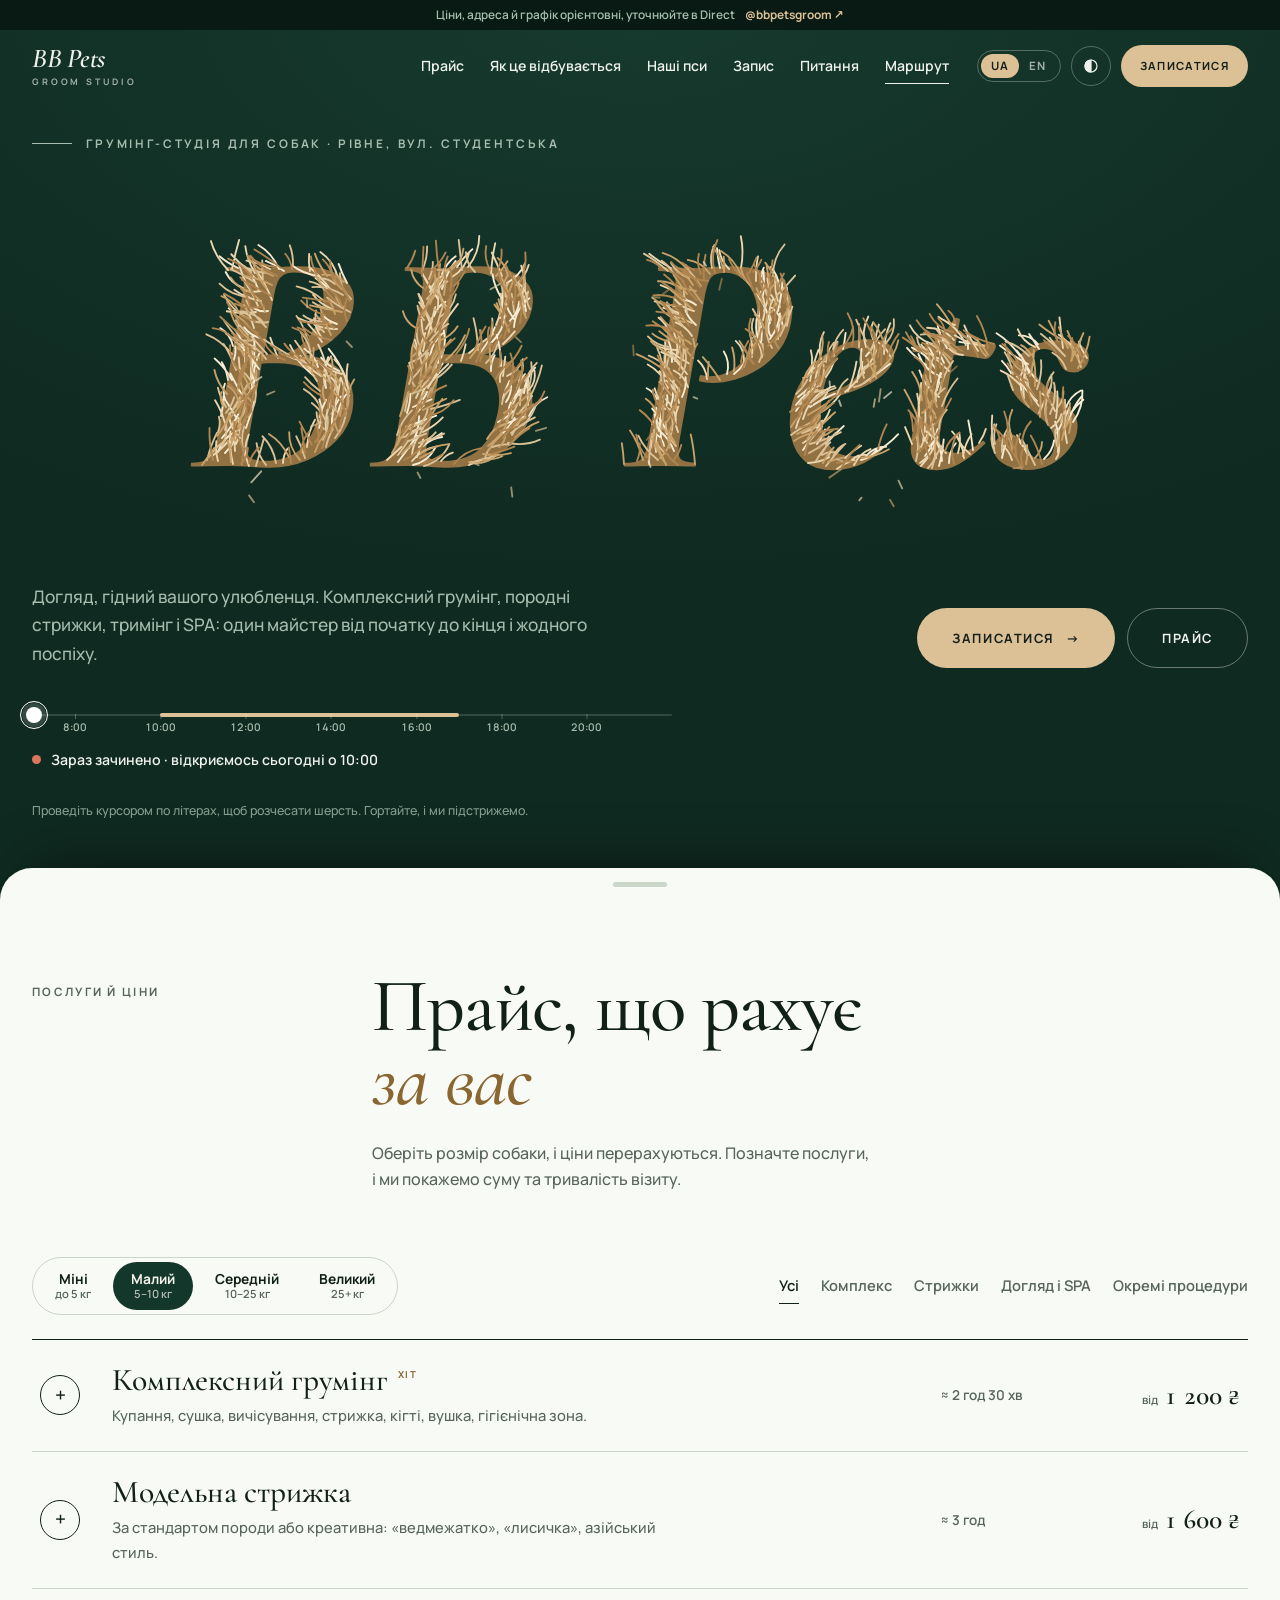
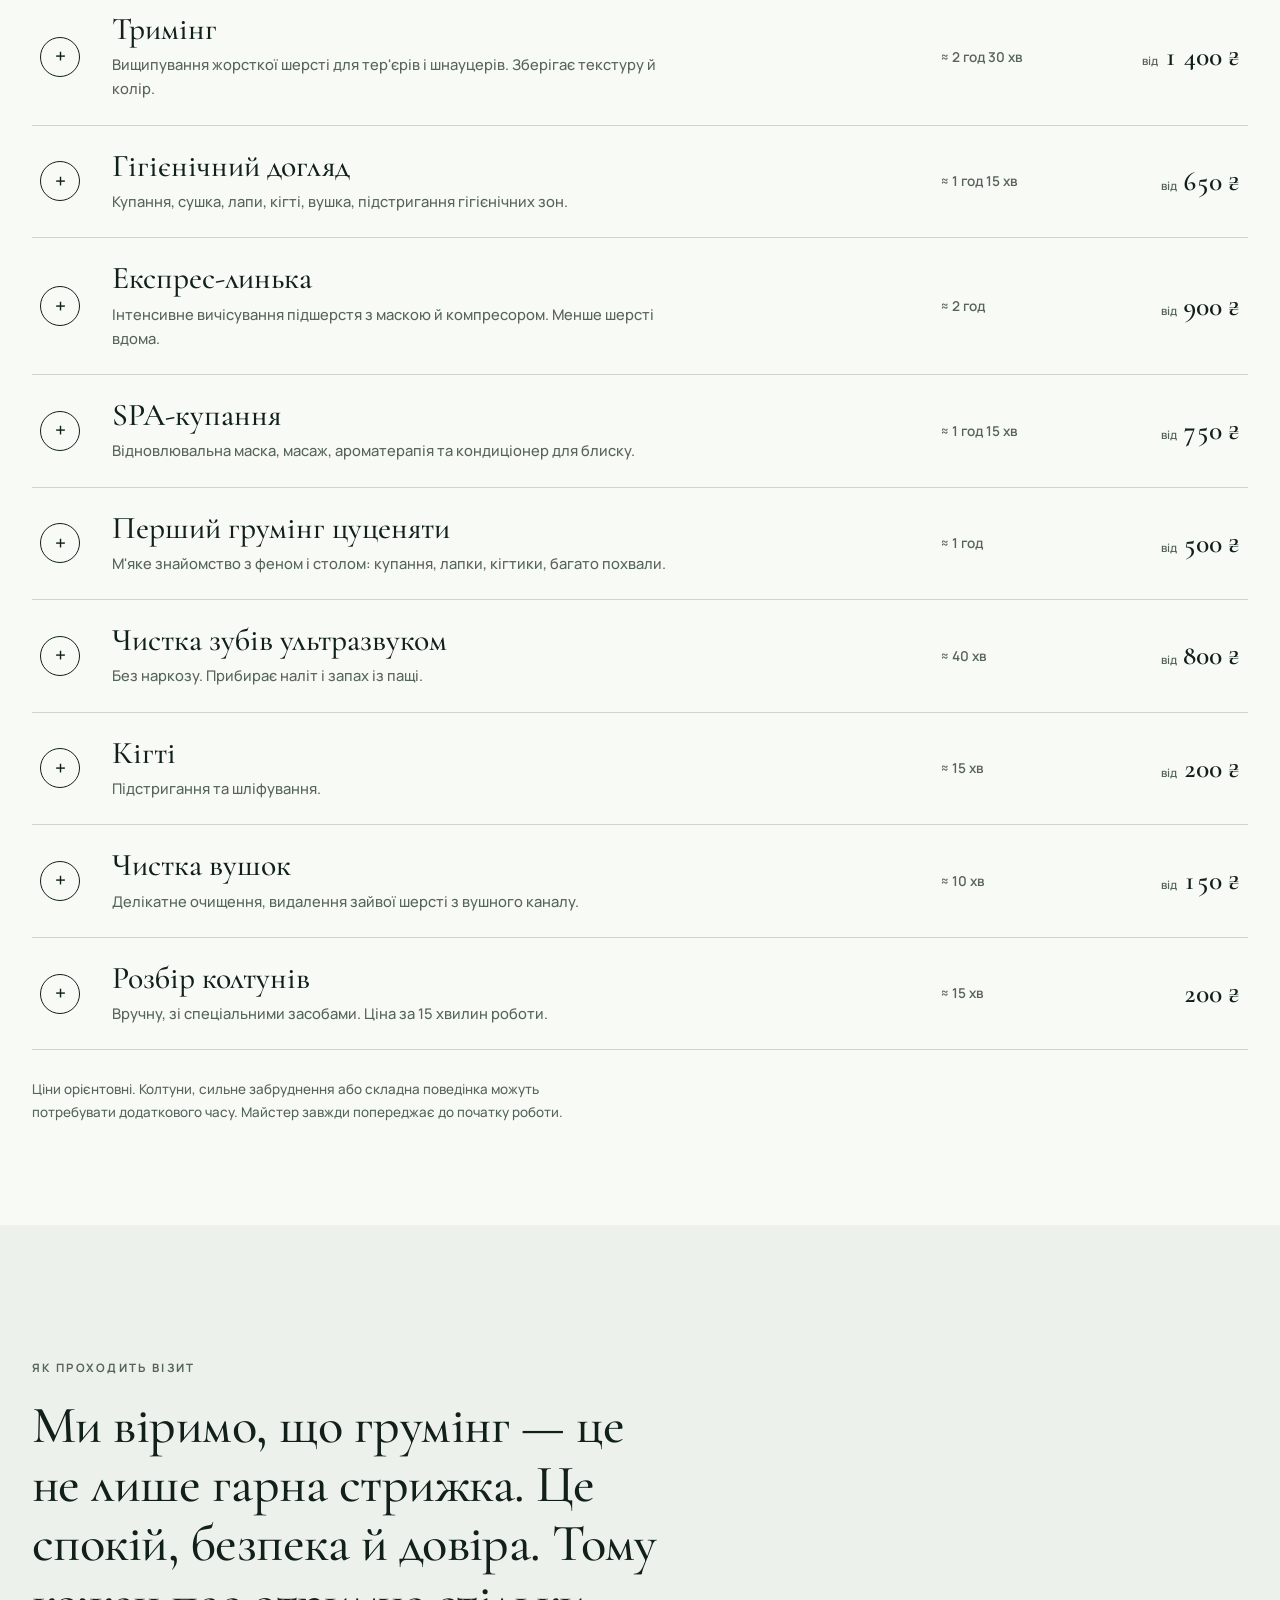
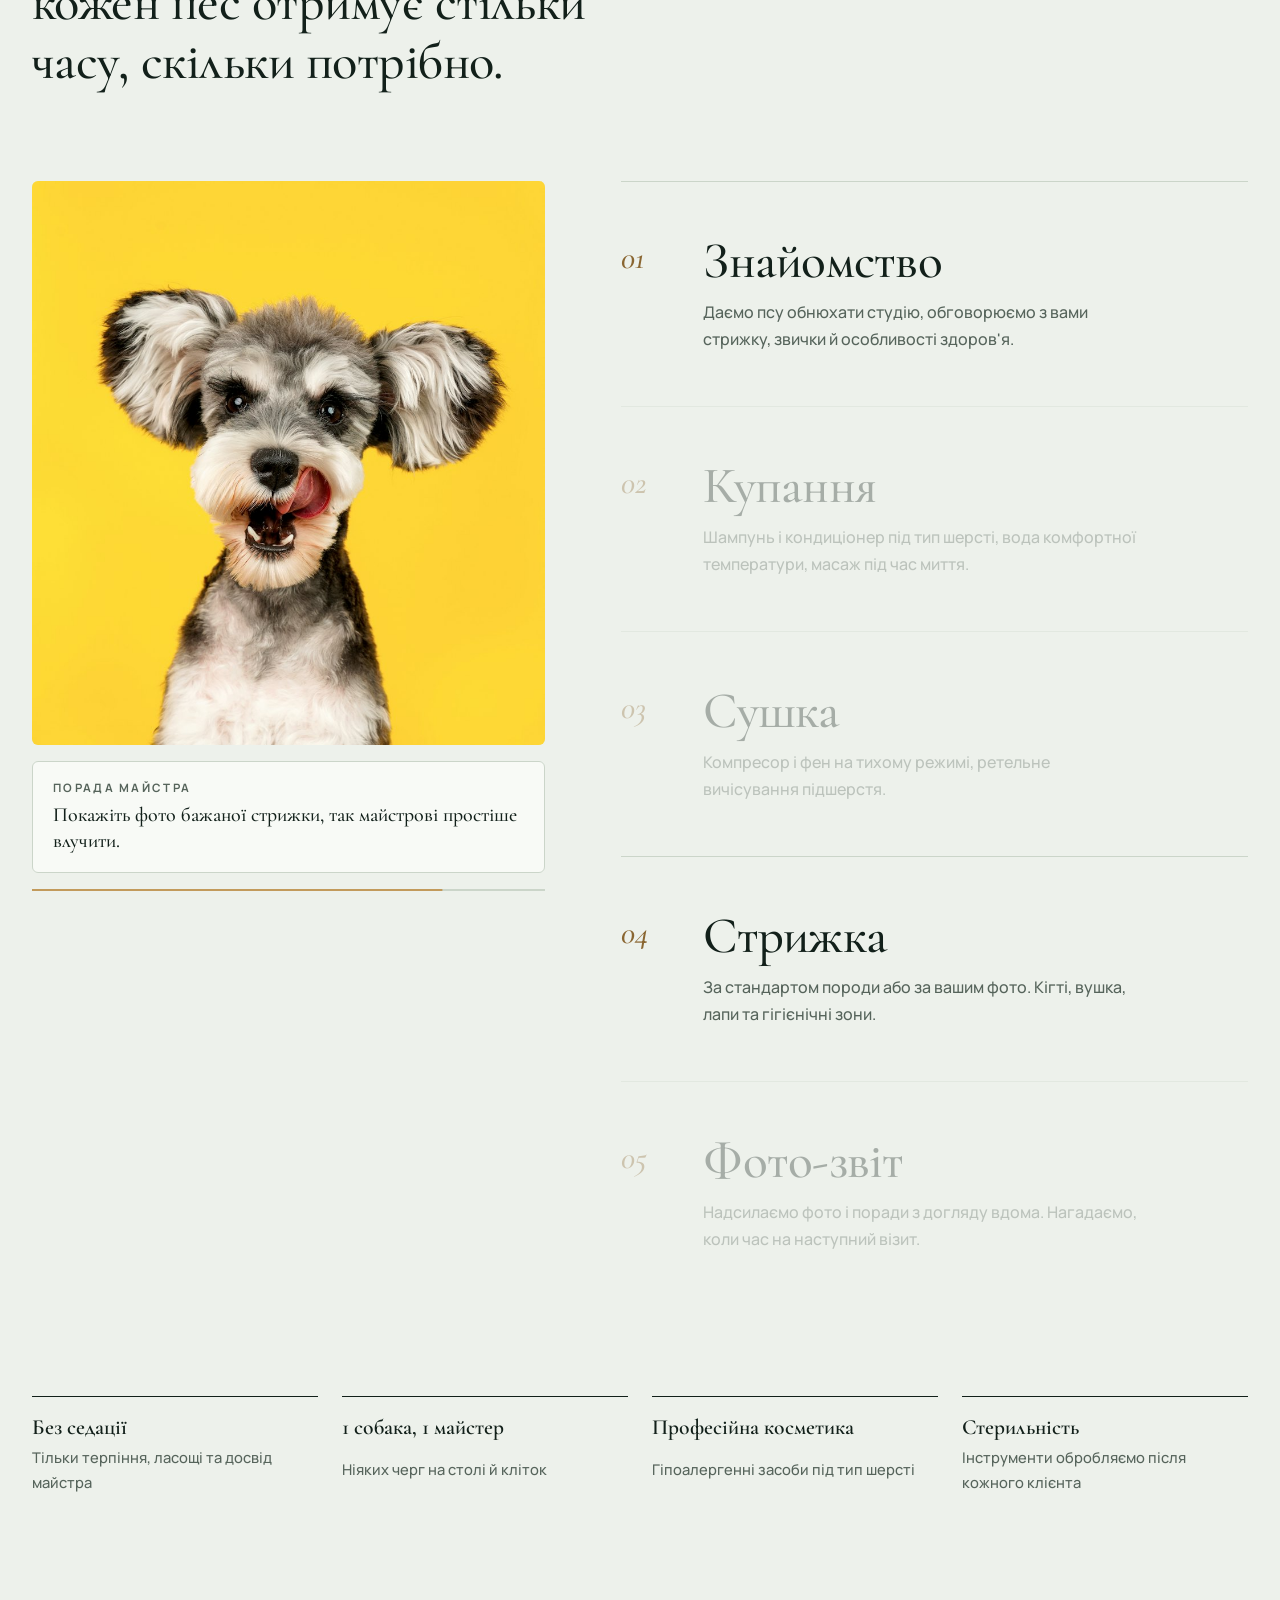
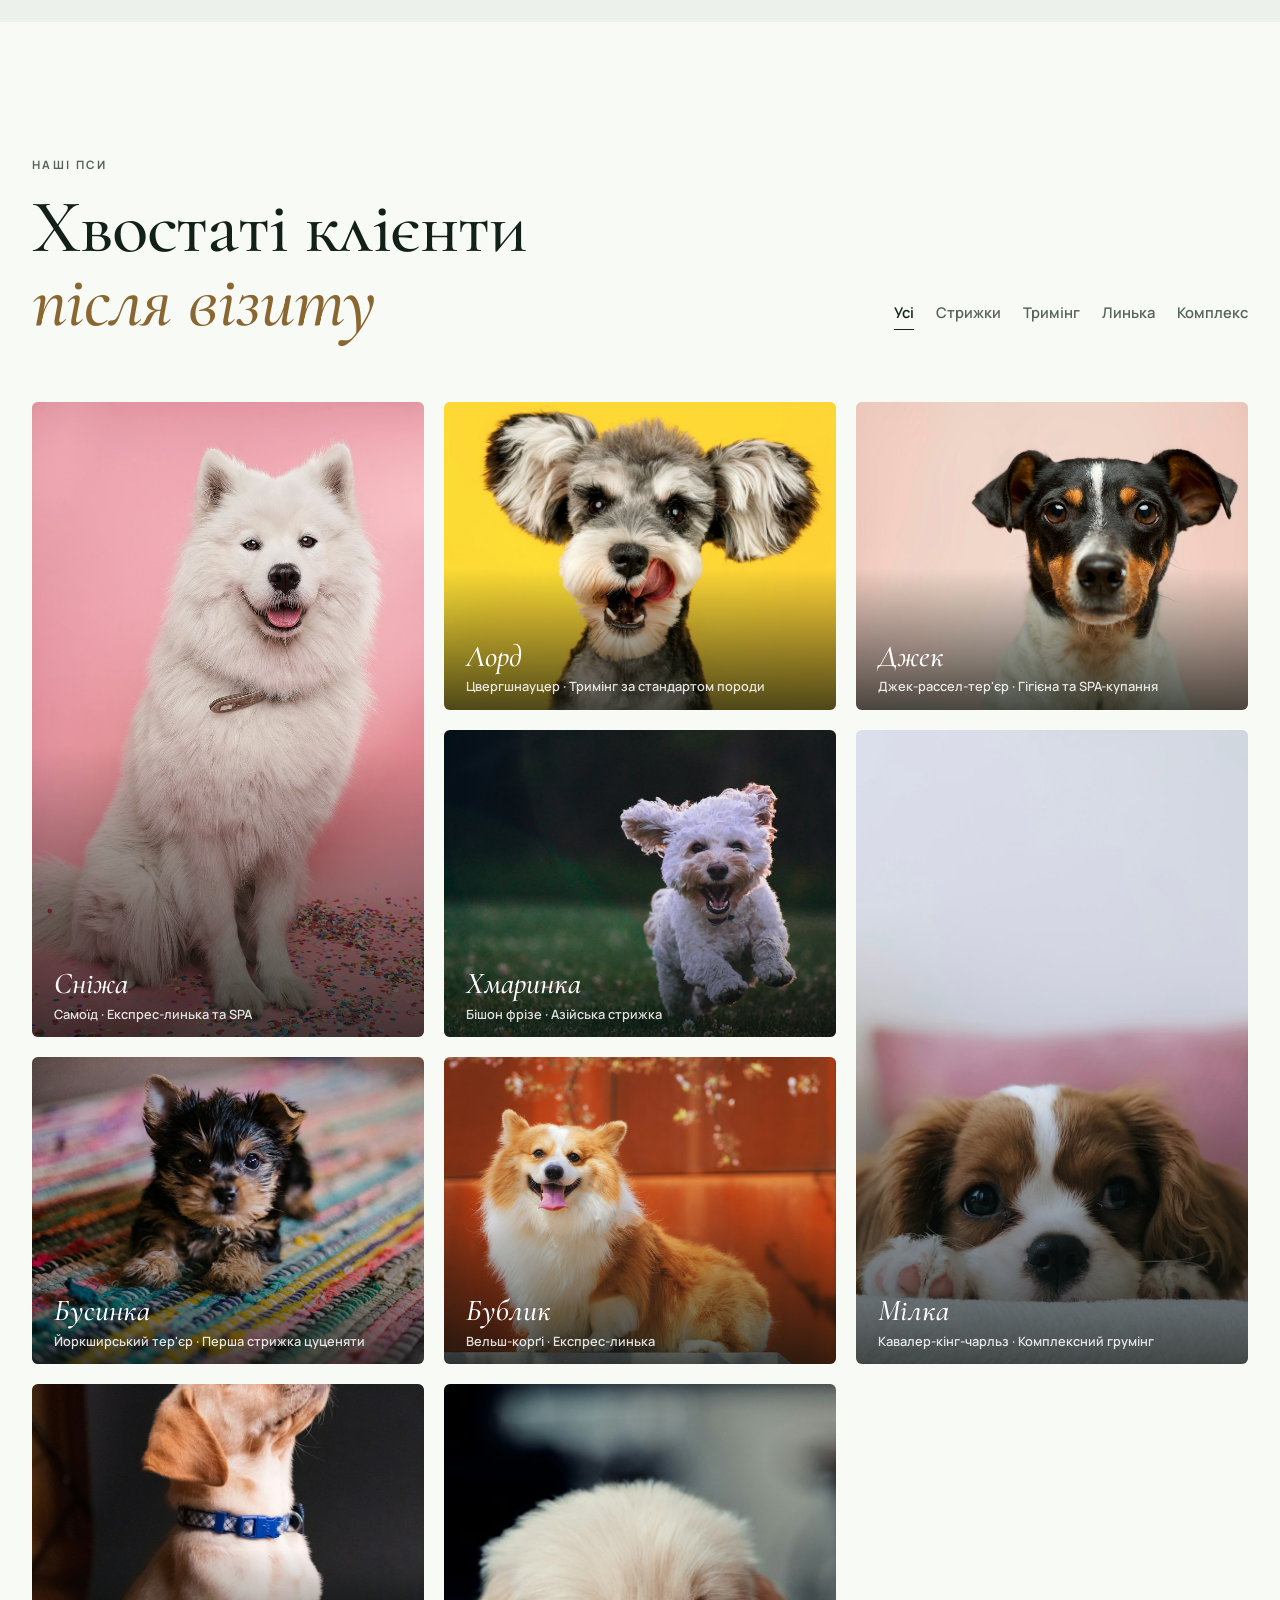
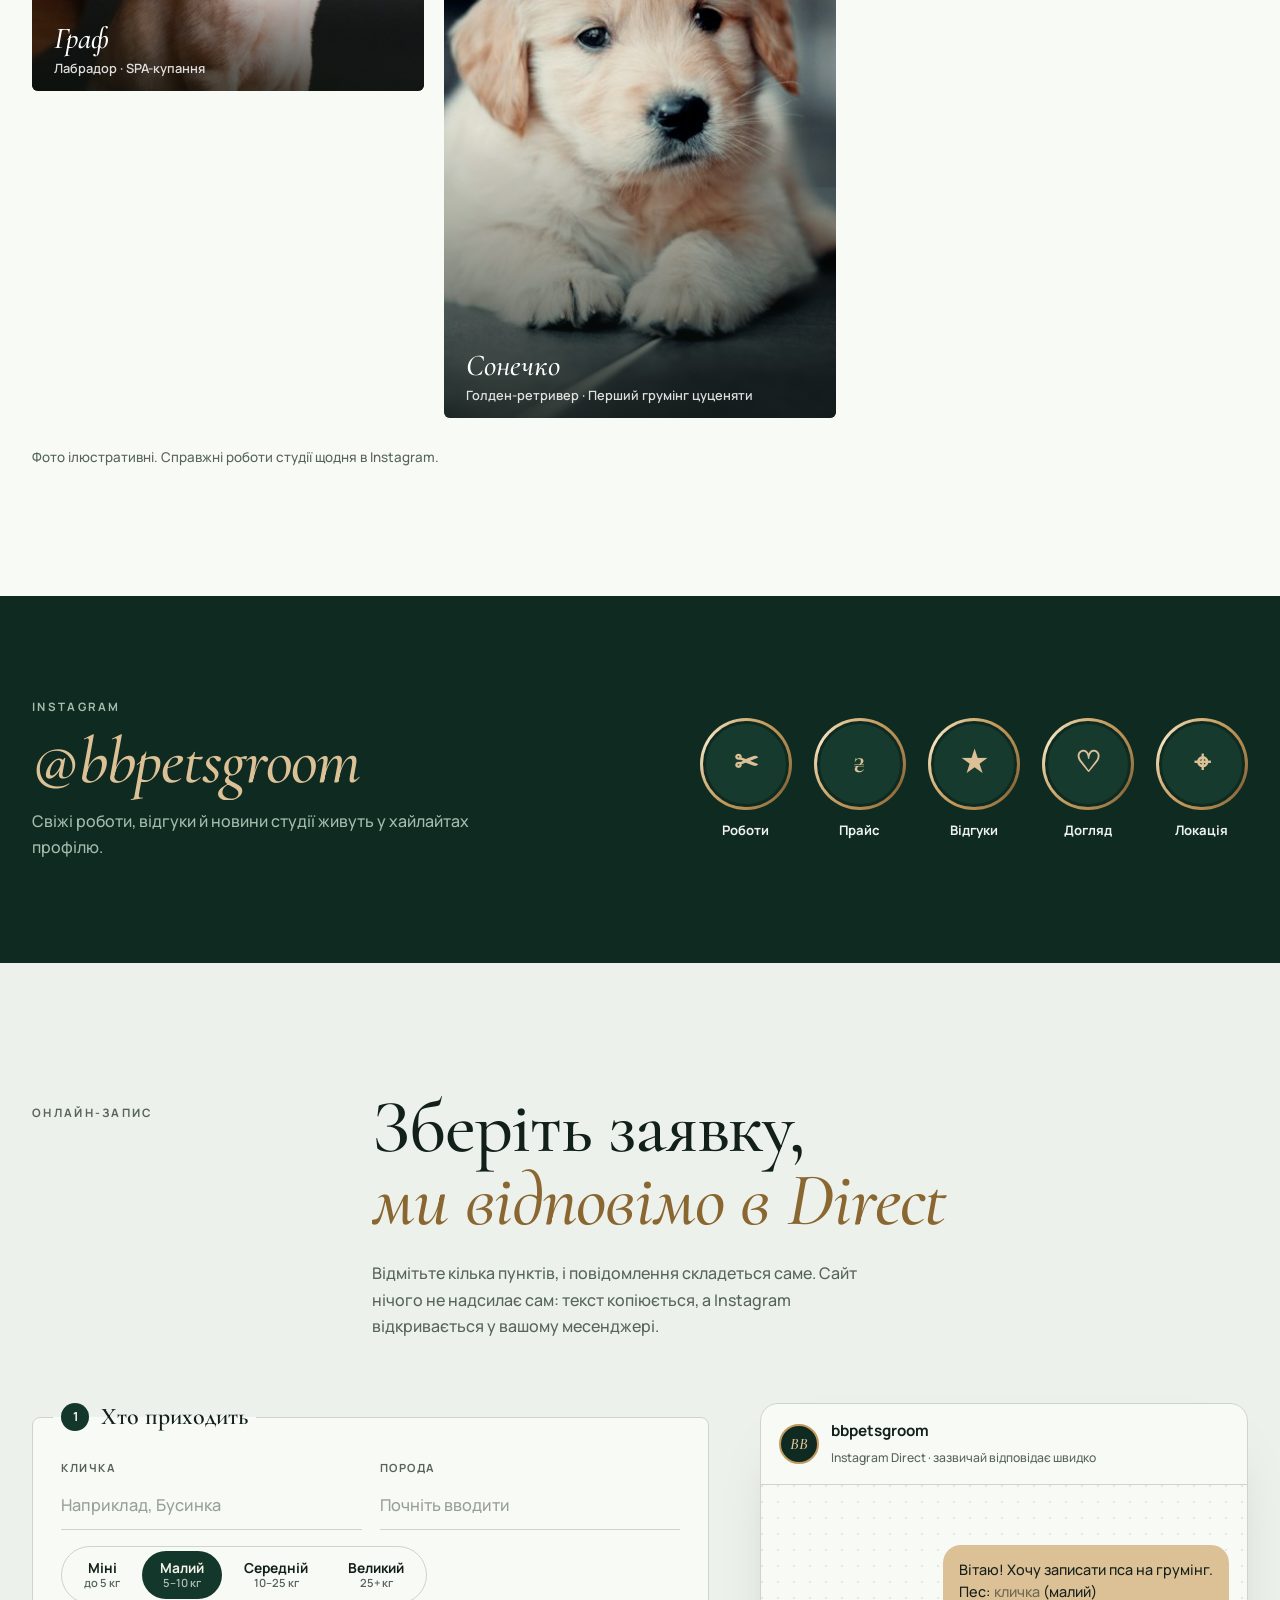
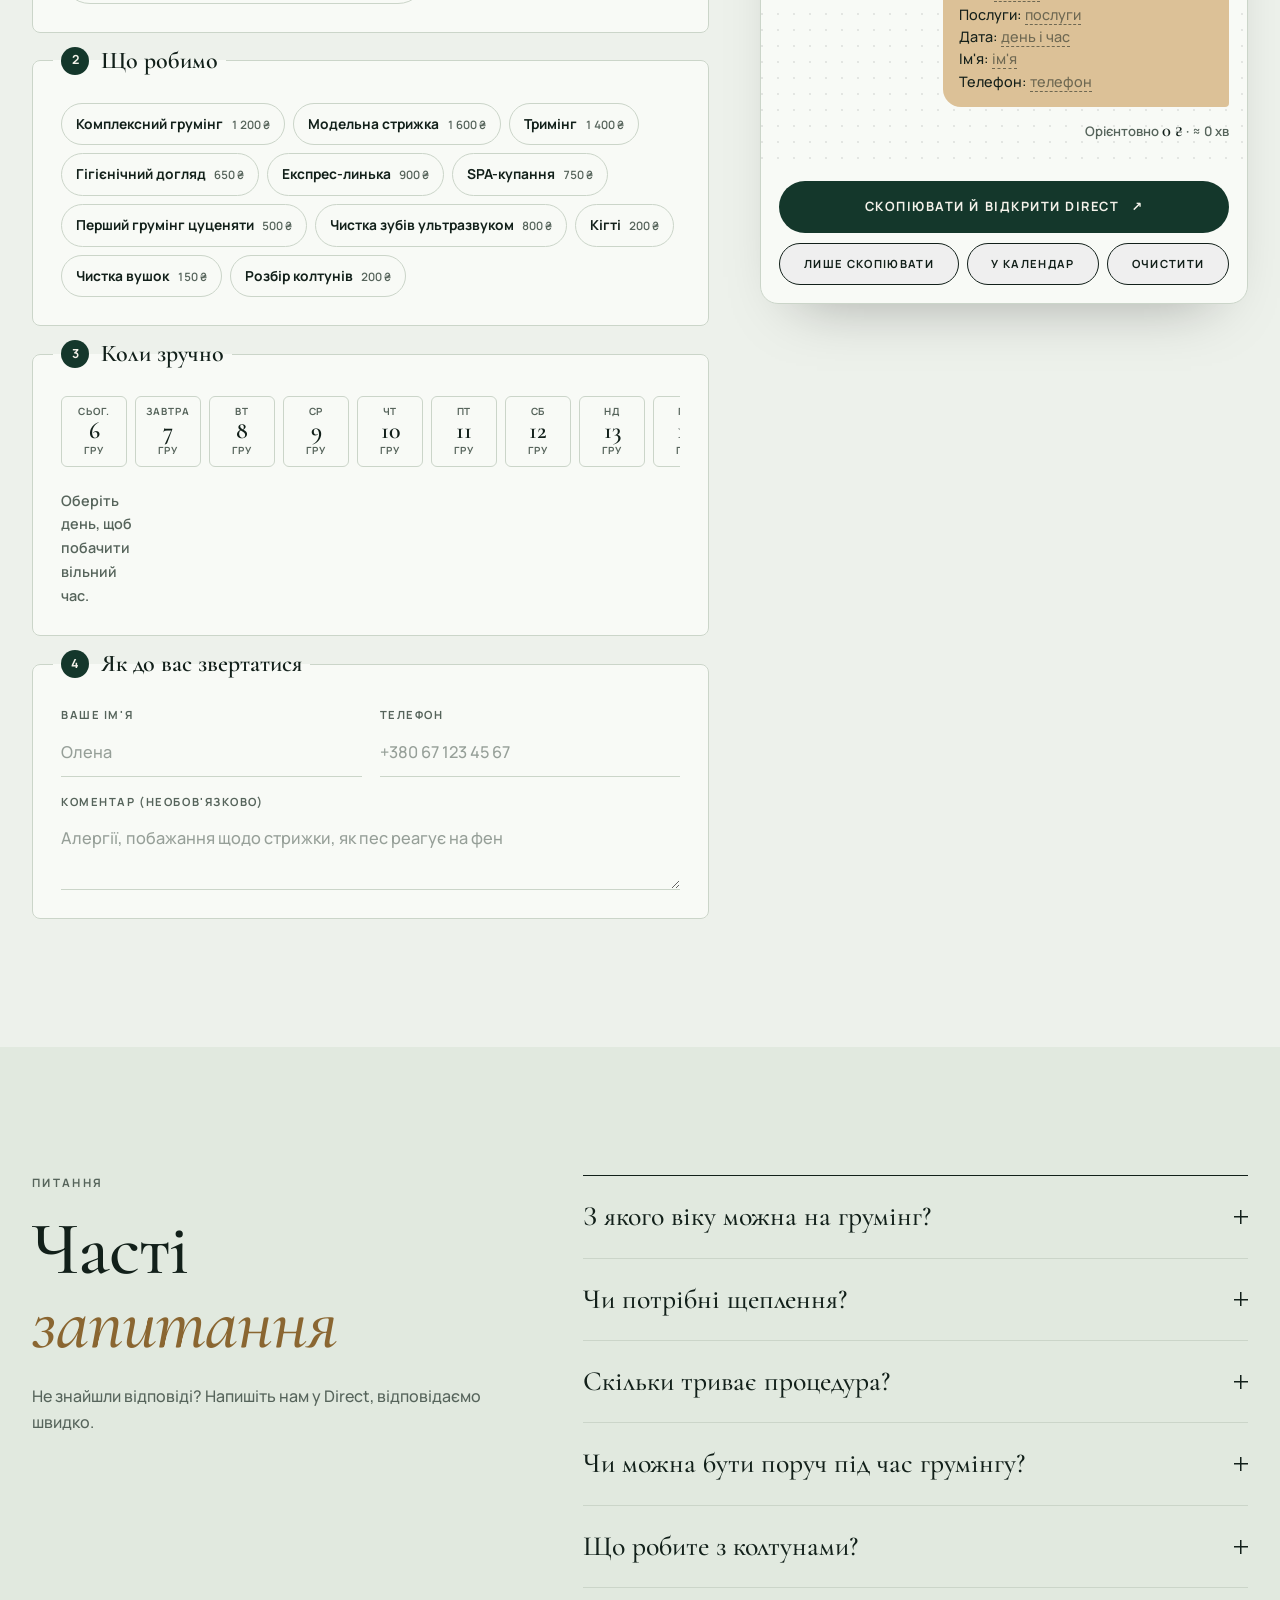
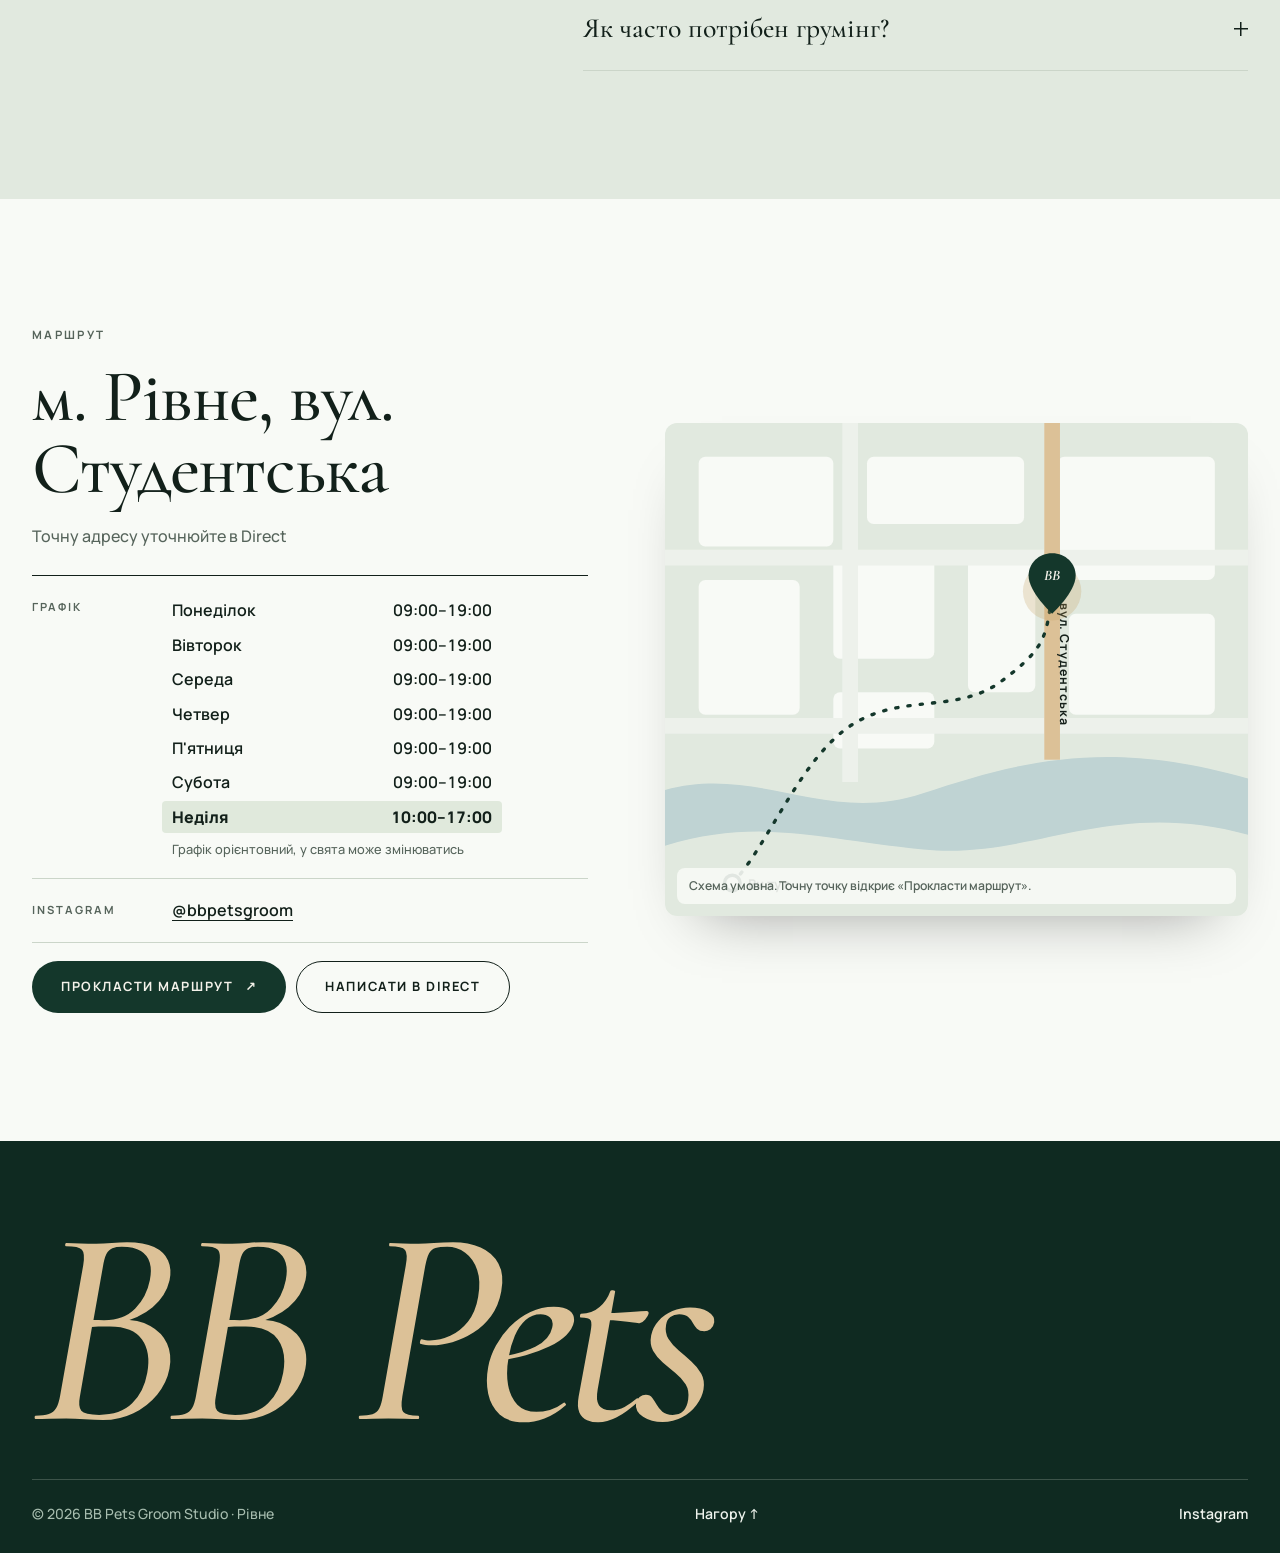
==== commit 755427d9: "Версія 3: пухнастий логотип на canvas, конструктор заявки з живим повідомленням, шкала годин, прайс-" ====
--- a/index.html
+++ b/index.html
@@ -4,31 +4,27 @@
 <meta charset="utf-8">
 <meta name="viewport" content="width=device-width, initial-scale=1, viewport-fit=cover">
 <title>BB Pets — грумінг-студія для собак у Рівному</title>
-<meta name="description" content="BB Pets Groom Studio у Рівному: комплексний грумінг, модельні стрижки, тримінг і SPA для собак усіх порід. Онлайн-запис за хвилину.">
+<meta name="description" content="BB Pets Groom Studio у Рівному: комплексний грумінг, модельні стрижки, тримінг і SPA для собак усіх порід. Запис через Instagram Direct за хвилину.">
 <meta property="og:title" content="BB Pets — грумінг-студія для собак">
-<meta property="og:description" content="Комплексний грумінг, модельні стрижки, тримінг і SPA у Рівному. Онлайн-запис.">
+<meta property="og:description" content="Комплексний грумінг, модельні стрижки, тримінг і SPA у Рівному.">
 <meta property="og:image" content="img/hero.jpg">
-<meta name="theme-color" content="#14372B">
-<link rel="alternate" hreflang="uk" href="./">
-<link rel="alternate" hreflang="en" href="./#en">
+<meta name="theme-color" content="#0F2A21">
 <link rel="preconnect" href="https://fonts.googleapis.com">
 <link rel="preconnect" href="https://fonts.gstatic.com" crossorigin>
-<link rel="stylesheet" href="https://fonts.googleapis.com/css2?family=Cormorant+Garamond:ital,wght@0,500;0,600;1,500;1,600&family=Manrope:wght@400;500;600;700&display=swap">
+<link rel="stylesheet" href="https://fonts.googleapis.com/css2?family=Cormorant+Garamond:ital,wght@0,500;0,600;0,700;1,500;1,600;1,700&family=Manrope:wght@400;500;600;700;800&display=swap">
 <link rel="stylesheet" href="css/style.css">
-<link rel="icon" href="data:image/svg+xml,%3Csvg xmlns='http://www.w3.org/2000/svg' viewBox='0 0 64 64'%3E%3Crect width='64' height='64' rx='14' fill='%2314372B'/%3E%3Ctext x='32' y='43' font-family='Georgia,serif' font-size='30' fill='%23DCC197' text-anchor='middle'%3EBB%3C/text%3E%3C/svg%3E">
+<link rel="icon" href="data:image/svg+xml,%3Csvg xmlns='http://www.w3.org/2000/svg' viewBox='0 0 64 64'%3E%3Crect width='64' height='64' rx='14' fill='%230F2A21'/%3E%3Ctext x='32' y='43' font-family='Georgia,serif' font-style='italic' font-size='30' fill='%23DCC197' text-anchor='middle'%3EBB%3C/text%3E%3C/svg%3E">
 <script>document.documentElement.classList.remove('no-js');document.documentElement.classList.add('js');</script>
 </head>
 <body>
 
 <a class="skip" href="#main" data-i18n="skip">Перейти до змісту</a>
-
-<div class="loader" id="loader" aria-hidden="true">
-  <div class="loader__word"><span>B</span><span>B</span><span>&nbsp;</span><span>P</span><span>e</span><span>t</span><span>s</span></div>
-  <div class="loader__line"><i></i></div>
-</div>
 <div class="curtain" id="curtain" aria-hidden="true"></div>
 <div class="progress" aria-hidden="true"><i id="progressBar"></i></div>
 <div class="cursor" id="cursor" aria-hidden="true"><span data-i18n="cursor">Дивитись</span></div>
+
+<!-- Смужка-примітка: приберіть її, коли підтвердите дані (див. README) -->
+<p class="concept" id="concept"><span data-i18n="concept">Ціни, адреса й графік орієнтовні, уточнюйте в Direct</span> <a href="https://www.instagram.com/bbpetsgroom/" target="_blank" rel="noopener">@bbpetsgroom ↗</a></p>
 
 <header class="nav" id="nav">
   <div class="wrap nav__in">
@@ -37,12 +33,12 @@
       <span class="logo__sub">groom studio</span>
     </a>
     <nav class="menu" id="menu" aria-label="Головне меню" data-i18n-attr="aria-label:menu_al">
-      <a href="#about" data-i18n="m_about">Студія</a>
-      <a href="#services" data-i18n="m_services">Послуги й ціни</a>
-      <a href="#process" data-i18n="m_process">Процес</a>
+      <a href="#services" data-i18n="m_services">Прайс</a>
+      <a href="#process" data-i18n="m_process">Як це відбувається</a>
       <a href="#gallery" data-i18n="m_gallery">Наші пси</a>
+      <a href="#booking" data-i18n="m_booking">Запис</a>
       <a href="#faq" data-i18n="m_faq">Питання</a>
-      <a href="#contacts" data-i18n="m_contacts">Контакти</a>
+      <a href="#route" data-i18n="m_route">Маршрут</a>
     </nav>
     <div class="nav__actions">
       <div class="lang" role="group" aria-label="Мова сайту" data-i18n-attr="aria-label:lang_al">
@@ -52,69 +48,44 @@
       <button class="theme" id="themeBtn" type="button" aria-label="Змінити тему" data-i18n-attr="aria-label:theme_al">
         <svg viewBox="0 0 24 24" aria-hidden="true"><circle cx="12" cy="12" r="8"/><path d="M12 4a8 8 0 0 0 0 16Z"/></svg>
       </button>
-      <a class="btn btn--solid btn--sm magnetic nav__cta" href="#booking"><span data-i18n="book">Записатися</span></a>
-      <button class="burger" id="burger" type="button" aria-label="Відкрити меню" data-i18n-attr="aria-label:menu_open" aria-expanded="false" aria-controls="menu"><span></span><span></span></button>
+      <a class="btn btn--accent btn--sm magnetic nav__cta" href="#booking"><span data-i18n="book">Записатися</span></a>
+      <button class="burger" id="burger" type="button" aria-label="Меню" data-i18n-attr="aria-label:menu_open" aria-expanded="false" aria-controls="menu"><span></span><span></span></button>
     </div>
   </div>
 </header>
 
 <main id="main">
 
-<!-- HERO -->
+<!-- HERO: логотип, вкритий шерстю (canvas). Скрол підстригає, курсор розчісує. -->
+<div class="stack">
 <section class="hero" id="top">
-  <div class="wrap hero__in">
-    <div class="hero__copy">
-      <p class="eyebrow" data-anim="fade" data-i18n="eyebrow">Грумінг-студія для собак · Рівне</p>
-      <h1 class="hero__title" data-anim="lines">
-        <span class="line"><span data-i18n="h1_1">Догляд, гідний</span></span>
-        <span class="line"><span data-i18n="h1_2"><em>вашого</em> улюбленця</span></span>
-      </h1>
-      <p class="hero__lead" data-anim="fade" data-i18n="lead">Комплексний грумінг, породні стрижки, тримінг і SPA. Один майстер від початку до кінця, професійна косметика і жодного поспіху.</p>
-      <div class="hero__cta" data-anim="fade">
-        <a class="btn btn--solid btn--lg magnetic" href="#booking"><span data-i18n="book_online">Записатися онлайн</span><i class="arr" aria-hidden="true">→</i></a>
-        <a class="btn btn--line btn--lg" href="#services"><span data-i18n="prices">Ціни</span></a>
-      </div>
-      <p class="status" data-anim="fade"><i class="status__dot" id="statusDot"></i><span id="statusText"></span></p>
-    </div>
-    <figure class="hero__media">
-      <div class="hero__img" id="heroImg"><img src="img/hero.jpg" alt="Доглянутий голден-ретривер після грумінгу" data-i18n-attr="alt:hero_alt" width="1400" height="1750" fetchpriority="high"></div>
-      <figcaption data-i18n="hero_cap">Голден-ретривер · комплексний грумінг</figcaption>
-      <div class="seal" aria-hidden="true">
-        <svg viewBox="0 0 120 120"><defs><path id="circ" d="M60 60m-46 0a46 46 0 1 1 92 0a46 46 0 1 1-92 0"/></defs><text><textPath href="#circ">BB PETS · GROOM STUDIO · RIVNE · </textPath></text></svg>
-        <span>✦</span>
-      </div>
-    </figure>
-  </div>
-  <div class="hero__facts wrap">
-    <div data-anim="fade"><span class="label" data-i18n="f1_t">Без седації</span><p data-i18n="f1_d">Тільки терпіння, ласощі та досвід майстра</p></div>
-    <div data-anim="fade"><span class="label" data-i18n="f2_t">1 собака, 1 майстер</span><p data-i18n="f2_d">Ніяких черг на столі й кліток</p></div>
-    <div data-anim="fade"><span class="label" data-i18n="f3_t">Фото-звіт</span><p data-i18n="f3_d">Надсилаємо після кожного візиту</p></div>
-  </div>
-</section>
-
-<div class="marquee" aria-hidden="true">
-  <div class="marquee__track" id="marquee"></div>
-</div>
-
-<!-- ABOUT -->
-<section class="section about" id="about">
-  <div class="wrap about__in">
-    <p class="label" data-anim="fade" data-i18n="about_l">Про студію</p>
-    <p class="about__text" data-anim="words" data-i18n="about_t">Ми віримо, що грумінг — це не лише гарна стрижка. Це спокій, безпека й довіра. Тому кожен пес у нас отримує стільки часу, скільки потрібно: знайомство, теплу воду, тихий фен і майстра, який помічає кожну дрібницю.</p>
-    <div class="about__media">
-      <figure class="pframe pframe--a" data-anim="reveal"><img src="img/brushing.jpg" alt="Майстер розчісує шерсть ретривера" data-i18n-attr="alt:brush_alt" loading="lazy" data-parallax="-8"></figure>
-      <figure class="pframe pframe--b" data-anim="reveal"><img src="img/studio.jpg" alt="Лабрадор у студії" data-i18n-attr="alt:studio_alt" loading="lazy" data-parallax="8"></figure>
-      <ul class="about__list">
-        <li data-anim="fade"><b data-i18n="a1_t">Професійна косметика</b><span data-i18n="a1_d">Гіпоалергенні засоби під тип шерсті: від шовкової йоркської до подвійної шпіцевої.</span></li>
-        <li data-anim="fade"><b data-i18n="a2_t">Стерильність</b><span data-i18n="a2_d">Інструменти обробляємо після кожного клієнта, столи й ванни дезінфікуємо.</span></li>
-        <li data-anim="fade"><b data-i18n="a3_t">Точно в час</b><span data-i18n="a3_d">Запис на конкретну годину. Напишемо, коли пес буде готовий.</span></li>
-      </ul>
-    </div>
-  </div>
-</section>
-
-<!-- SERVICES -->
-<section class="section services" id="services">
+  <div class="hero__stick">
+    <div class="wrap hero__in">
+      <p class="eyebrow" data-i18n="eyebrow">Грумінг-студія для собак · Рівне, вул. Студентська</p>
+      <h1 class="sr-only" data-i18n="h1">BB Pets — грумінг-студія для собак у Рівному</h1>
+      <div class="fur" id="furBox" aria-hidden="true">
+        <canvas id="fur"></canvas>
+        <span class="fur__fallback">BB Pets</span>
+      </div>
+      <div class="hero__row">
+        <p class="hero__lead" data-i18n="lead">Догляд, гідний вашого улюбленця. Комплексний грумінг, породні стрижки, тримінг і SPA: один майстер від початку до кінця і жодного поспіху.</p>
+        <div class="hero__cta">
+          <a class="btn btn--accent btn--lg magnetic" href="#booking"><span data-i18n="book_online">Записатися</span><i class="arr" aria-hidden="true">→</i></a>
+          <a class="btn btn--ghost btn--lg" href="#services"><span data-i18n="prices">Прайс</span></a>
+        </div>
+      </div>
+      <div class="today" id="today">
+        <div class="today__scale" id="todayScale" aria-hidden="true"></div>
+        <p class="today__text"><i class="dot" id="statusDot"></i><span id="statusText"></span></p>
+      </div>
+      <p class="hero__hint" aria-hidden="true"><span class="hint-desk" data-i18n="hint_desk">Проведіть курсором по літерах, щоб розчесати шерсть. Гортайте, і ми підстрижемо.</span><span class="hint-touch" data-i18n="hint_touch">Проведіть пальцем по літерах або гортайте вниз</span></p>
+    </div>
+  </div>
+</section>
+
+<!-- ПРАЙС: «аркуш», що наїжджає на hero -->
+<section class="sheet services" id="services">
+  <span class="sheet__handle" aria-hidden="true"></span>
   <div class="wrap">
     <div class="sec-head">
       <p class="label" data-anim="fade" data-i18n="svc_l">Послуги й ціни</p>
@@ -137,26 +108,43 @@
     </div>
   </div>
 </section>
-
-<!-- PROCESS -->
-<section class="process" id="process">
-  <div class="process__pin">
-    <div class="process__head wrap">
-      <p class="label" data-i18n="pr_l">Як проходить візит</p>
-      <h2 data-i18n="pr_h">П'ять кроків<br><em>до ідеалу</em></h2>
-    </div>
-    <ol class="process__track" id="processTrack">
-      <li class="pstep"><span class="pstep__n">01</span><h3 data-i18n="p1_t">Знайомство</h3><p data-i18n="p1_d">Даємо псу обнюхати студію, обговорюємо з вами стрижку, звички й особливості здоров'я.</p></li>
-      <li class="pstep"><span class="pstep__n">02</span><h3 data-i18n="p2_t">Купання</h3><p data-i18n="p2_d">Шампунь і кондиціонер під тип шерсті, вода комфортної температури, масаж під час миття.</p></li>
-      <li class="pstep"><span class="pstep__n">03</span><h3 data-i18n="p3_t">Сушка</h3><p data-i18n="p3_d">Компресор і фен на тихому режимі, ретельне вичісування підшерстя.</p></li>
-      <li class="pstep"><span class="pstep__n">04</span><h3 data-i18n="p4_t">Стрижка</h3><p data-i18n="p4_d">За стандартом породи або за вашим фото. Кігті, вушка, лапи та гігієнічні зони.</p></li>
-      <li class="pstep"><span class="pstep__n">05</span><h3 data-i18n="p5_t">Фото-звіт</h3><p data-i18n="p5_d">Надсилаємо фото і поради з догляду вдома. Нагадаємо, коли час на наступний візит.</p></li>
-    </ol>
-    <div class="process__bar wrap" aria-hidden="true"><i id="processBar"></i></div>
-  </div>
-</section>
-
-<!-- GALLERY -->
+</div>
+
+<!-- ПРОЦЕС: активний крок підсвічується, картка змінюється -->
+<section class="section process" id="process">
+  <div class="wrap">
+    <p class="label" data-anim="fade" data-i18n="pr_l">Як проходить візит</p>
+    <p class="intro" data-anim="words" data-i18n="intro">Ми віримо, що грумінг — це не лише гарна стрижка. Це спокій, безпека й довіра. Тому кожен пес отримує стільки часу, скільки потрібно.</p>
+    <div class="steps" id="steps">
+      <div class="steps__card" aria-hidden="true">
+        <div class="steps__media" id="stepMedia">
+          <img src="img/studio.jpg" alt="" data-step="0">
+          <img src="img/g-cavalier.jpg" alt="" data-step="1">
+          <img src="img/brushing.jpg" alt="" data-step="2">
+          <img src="img/g-schnauzer.jpg" alt="" data-step="3">
+          <img src="img/g-samoyed.jpg" alt="" data-step="4">
+        </div>
+        <div class="steps__tip"><span class="label" data-i18n="tip_l">Порада майстра</span><p id="stepTip"></p></div>
+        <div class="steps__meter"><i id="stepMeter"></i></div>
+      </div>
+      <ol class="steps__list" id="stepList">
+        <li class="step"><span class="step__n">01</span><div><h3 data-i18n="p1_t">Знайомство</h3><p data-i18n="p1_d">Даємо псу обнюхати студію, обговорюємо з вами стрижку, звички й особливості здоров'я.</p></div></li>
+        <li class="step"><span class="step__n">02</span><div><h3 data-i18n="p2_t">Купання</h3><p data-i18n="p2_d">Шампунь і кондиціонер під тип шерсті, вода комфортної температури, масаж під час миття.</p></div></li>
+        <li class="step"><span class="step__n">03</span><div><h3 data-i18n="p3_t">Сушка</h3><p data-i18n="p3_d">Компресор і фен на тихому режимі, ретельне вичісування підшерстя.</p></div></li>
+        <li class="step"><span class="step__n">04</span><div><h3 data-i18n="p4_t">Стрижка</h3><p data-i18n="p4_d">За стандартом породи або за вашим фото. Кігті, вушка, лапи та гігієнічні зони.</p></div></li>
+        <li class="step"><span class="step__n">05</span><div><h3 data-i18n="p5_t">Фото-звіт</h3><p data-i18n="p5_d">Надсилаємо фото і поради з догляду вдома. Нагадаємо, коли час на наступний візит.</p></div></li>
+      </ol>
+    </div>
+    <ul class="perks">
+      <li data-anim="fade"><b data-i18n="f1_t">Без седації</b><span data-i18n="f1_d">Тільки терпіння, ласощі та досвід майстра</span></li>
+      <li data-anim="fade"><b data-i18n="f2_t">1 собака, 1 майстер</b><span data-i18n="f2_d">Ніяких черг на столі й кліток</span></li>
+      <li data-anim="fade"><b data-i18n="a1_t">Професійна косметика</b><span data-i18n="a1_d">Гіпоалергенні засоби під тип шерсті</span></li>
+      <li data-anim="fade"><b data-i18n="a2_t">Стерильність</b><span data-i18n="a2_d">Інструменти обробляємо після кожного клієнта</span></li>
+    </ul>
+  </div>
+</section>
+
+<!-- ГАЛЕРЕЯ -->
 <section class="section gallery-sec" id="gallery">
   <div class="wrap">
     <div class="sec-head sec-head--row">
@@ -167,88 +155,84 @@
       <div class="cats" role="group" aria-label="Фільтр галереї" data-i18n-attr="aria-label:gal_al" id="galTabs" data-anim="fade"></div>
     </div>
     <div class="gallery" id="galleryGrid"></div>
-  </div>
-</section>
-
-<!-- INSTAGRAM -->
-<section class="insta">
-  <a class="insta__link" href="https://www.instagram.com/bbpetsgroom/" target="_blank" rel="noopener">
-    <span class="label" data-i18n="ig_l">Більше робіт щодня в Instagram</span>
-    <span class="insta__big" data-anim="lines"><span class="line"><span>@bbpetsgroom <i aria-hidden="true">↗</i></span></span></span>
-  </a>
-</section>
-
-<!-- BOOKING -->
+    <p class="fineprint" data-i18n="gal_note">Фото ілюстративні. Справжні роботи студії щодня в Instagram.</p>
+  </div>
+</section>
+
+<!-- ХАЙЛАЙТИ INSTAGRAM -->
+<section class="hl">
+  <div class="wrap hl__in">
+    <div class="hl__head">
+      <p class="label" data-i18n="hl_l">Instagram</p>
+      <h2 data-anim="lines"><span class="line"><span>@bbpetsgroom</span></span></h2>
+      <p class="muted" data-i18n="hl_p">Свіжі роботи, відгуки й новини студії живуть у хайлайтах профілю.</p>
+    </div>
+    <ul class="hl__list" id="hlList"></ul>
+  </div>
+</section>
+
+<!-- ЗАПИС: конструктор повідомлення з живим прев'ю -->
 <section class="section booking-sec" id="booking">
-  <div class="wrap booking">
-    <div class="booking__copy">
+  <div class="wrap">
+    <div class="sec-head">
       <p class="label" data-anim="fade" data-i18n="bk_l">Онлайн-запис</p>
-      <h2 data-anim="lines"><span class="line"><span data-i18n="bk_h1">Оберіть</span></span><span class="line"><span data-i18n="bk_h2"><em>зручний час</em></span></span></h2>
-      <p data-anim="fade" data-i18n="bk_p">Заповніть заявку, і ми одразу підготуємо повідомлення для Direct. Майстер підтвердить запис протягом 15 хвилин у робочий час. Передоплата не потрібна.</p>
-      <figure class="pframe pframe--book" data-anim="reveal"><img src="img/g-samoyed.jpg" alt="" loading="lazy" data-parallax="6"></figure>
-    </div>
-
-    <form class="form" id="bookForm" novalidate data-anim="fade">
-      <div class="form__steps" aria-hidden="true"><span class="on" data-i18n="st1">Пес</span><span data-i18n="st2">Послуги</span><span data-i18n="st3">Час</span><span data-i18n="st4">Контакти</span></div>
-
-      <fieldset class="fs" data-step="0">
-        <legend data-i18n="lg1">Розкажіть про пса</legend>
-        <div class="row">
-          <label class="field"><span data-i18n="fl_dog">Кличка</span><input id="f-dog" name="dog" required placeholder="Наприклад, Бусинка" data-i18n-attr="placeholder:ph_dog"></label>
-          <label class="field"><span data-i18n="fl_breed">Порода</span><input id="f-breed" name="breed" list="breeds" placeholder="Почніть вводити" data-i18n-attr="placeholder:ph_breed"></label>
-        </div>
-        <datalist id="breeds"></datalist>
-        <span class="label" data-i18n="fl_size">Розмір</span>
-        <div class="tabs tabs--form" role="radiogroup" aria-label="Розмір собаки" data-i18n-attr="aria-label:size_al" id="formSize"></div>
-      </fieldset>
-
-      <fieldset class="fs" data-step="1" hidden>
-        <legend data-i18n="lg2">Що робимо?</legend>
-        <div class="pick" id="formServices"></div>
-        <p class="form__sum"><span data-i18n="approx">Орієнтовно</span> <b id="formSum">0 ₴</b> · <span id="formTime">0</span></p>
-      </fieldset>
-
-      <fieldset class="fs" data-step="2" hidden>
-        <legend data-i18n="lg3">Дата і час</legend>
-        <div class="days" id="days"></div>
-        <div class="slots" id="slots"></div>
-      </fieldset>
-
-      <fieldset class="fs" data-step="3" hidden>
-        <legend data-i18n="lg4">Як з вами зв'язатися</legend>
-        <div class="row">
-          <label class="field"><span data-i18n="fl_name">Ваше ім'я</span><input id="f-name" name="name" required autocomplete="name" placeholder="Олена" data-i18n-attr="placeholder:ph_name"></label>
-          <label class="field"><span data-i18n="fl_phone">Телефон</span><input id="f-phone" name="phone" required type="tel" autocomplete="tel" placeholder="+380 67 123 45 67"></label>
-        </div>
-        <label class="field"><span data-i18n="fl_note">Коментар (необов'язково)</span><textarea id="f-note" name="note" rows="3" placeholder="Алергії, побажання щодо стрижки, як пес реагує на фен" data-i18n-attr="placeholder:ph_note"></textarea></label>
-        <div class="via" role="radiogroup" aria-label="Як підтвердити запис" data-i18n-attr="aria-label:via_al">
-          <label><input type="radio" name="via" value="instagram" checked> <span>Instagram</span></label>
-          <label><input type="radio" name="via" value="telegram"> <span>Telegram</span></label>
-          <label><input type="radio" name="via" value="viber"> <span>Viber</span></label>
-          <label><input type="radio" name="via" value="call"> <span data-i18n="via_call">Дзвінок</span></label>
-        </div>
-      </fieldset>
-
-      <p class="form__err" id="formErr" role="alert"></p>
-      <div class="form__nav">
-        <button class="btn btn--line" type="button" id="prevStep" hidden><span data-i18n="back">Назад</span></button>
-        <button class="btn btn--solid" type="button" id="nextStep"><span data-i18n="next">Далі</span><i class="arr" aria-hidden="true">→</i></button>
-        <button class="btn btn--solid" type="submit" id="submitBtn" hidden><span data-i18n="submit">Сформувати заявку</span></button>
-      </div>
-
-      <div class="done" id="done" hidden>
-        <svg class="done__check" viewBox="0 0 52 52" aria-hidden="true"><circle cx="26" cy="26" r="24"/><path d="M15 27l7 7 15-16"/></svg>
-        <h3 data-i18n="done_h">Майже готово</h3>
-        <p data-i18n="done_p">Залишився один крок: надішліть заявку нам у Direct. Текст уже скопійовано, просто вставте його в повідомлення.</p>
-        <pre class="done__msg" id="doneMsg"></pre>
-        <div class="done__actions">
-          <a class="btn btn--solid" id="sendDirect" href="https://ig.me/m/bbpetsgroom" target="_blank" rel="noopener"><span data-i18n="send_dm">Надіслати в Direct</span><i class="arr" aria-hidden="true">↗</i></a>
-          <button class="btn btn--line" type="button" id="copyMsg"><span data-i18n="copy_req">Скопіювати текст</span></button>
-          <button class="btn btn--line" type="button" id="addCal"><span data-i18n="add_cal">Додати в календар</span></button>
-        </div>
-        <button class="link-btn" type="button" id="newBooking" data-i18n="new_bk">Записати ще одного пса</button>
-      </div>
-    </form>
+      <h2 data-anim="lines"><span class="line"><span data-i18n="bk_h1">Зберіть заявку,</span></span><span class="line"><span data-i18n="bk_h2"><em>ми відповімо в Direct</em></span></span></h2>
+      <p class="sec-head__note" data-anim="fade" data-i18n="bk_p">Відмітьте кілька пунктів, і повідомлення складеться саме. Сайт нічого не надсилає сам: текст копіюється, а Instagram відкривається у вашому месенджері.</p>
+    </div>
+
+    <div class="composer">
+      <form class="form" id="bookForm" novalidate>
+        <fieldset class="grp">
+          <legend><span class="grp__n">1</span><span data-i18n="lg1">Хто приходить</span></legend>
+          <div class="row">
+            <label class="field"><span data-i18n="fl_dog">Кличка</span><input id="f-dog" name="dog" placeholder="Наприклад, Бусинка" data-i18n-attr="placeholder:ph_dog" autocomplete="off"></label>
+            <label class="field"><span data-i18n="fl_breed">Порода</span><input id="f-breed" name="breed" list="breeds" placeholder="Почніть вводити" data-i18n-attr="placeholder:ph_breed" autocomplete="off"></label>
+          </div>
+          <datalist id="breeds"></datalist>
+          <div class="tabs tabs--form" role="radiogroup" aria-label="Розмір собаки" data-i18n-attr="aria-label:size_al" id="formSize"></div>
+        </fieldset>
+
+        <fieldset class="grp">
+          <legend><span class="grp__n">2</span><span data-i18n="lg2">Що робимо</span></legend>
+          <div class="chips" id="formServices"></div>
+        </fieldset>
+
+        <fieldset class="grp">
+          <legend><span class="grp__n">3</span><span data-i18n="lg3">Коли зручно</span></legend>
+          <div class="days" id="days"></div>
+          <div class="slots" id="slots"></div>
+        </fieldset>
+
+        <fieldset class="grp">
+          <legend><span class="grp__n">4</span><span data-i18n="lg4">Як до вас звертатися</span></legend>
+          <div class="row">
+            <label class="field"><span data-i18n="fl_name">Ваше ім'я</span><input id="f-name" name="name" autocomplete="name" placeholder="Олена" data-i18n-attr="placeholder:ph_name"></label>
+            <label class="field"><span data-i18n="fl_phone">Телефон</span><input id="f-phone" name="phone" type="tel" autocomplete="tel" placeholder="+380 67 123 45 67"></label>
+          </div>
+          <label class="field"><span data-i18n="fl_note">Коментар (необов'язково)</span><textarea id="f-note" name="note" rows="2" placeholder="Алергії, побажання щодо стрижки, як пес реагує на фен" data-i18n-attr="placeholder:ph_note"></textarea></label>
+        </fieldset>
+      </form>
+
+      <aside class="chat" aria-labelledby="chatTitle">
+        <div class="chat__head">
+          <span class="chat__ava">BB</span>
+          <div><b id="chatTitle">bbpetsgroom</b><small data-i18n="chat_sub">Instagram Direct · зазвичай відповідає швидко</small></div>
+        </div>
+        <div class="chat__body">
+          <p class="bubble" id="bubble" aria-live="polite"></p>
+          <p class="chat__sum"><span data-i18n="approx">Орієнтовно</span> <b id="formSum">0 ₴</b> · <span id="formTime">0</span></p>
+        </div>
+        <p class="chat__err" id="formErr" role="alert"></p>
+        <div class="chat__actions">
+          <button class="btn btn--solid" type="button" id="sendDirect"><span data-i18n="send_dm">Скопіювати й відкрити Direct</span><i class="arr" aria-hidden="true">↗</i></button>
+          <div class="chat__row">
+            <button class="btn btn--line btn--sm" type="button" id="copyMsg"><span data-i18n="copy_req">Лише скопіювати</span></button>
+            <button class="btn btn--line btn--sm" type="button" id="addCal"><span data-i18n="add_cal">У календар</span></button>
+            <button class="btn btn--line btn--sm" type="button" id="resetForm"><span data-i18n="reset">Очистити</span></button>
+          </div>
+        </div>
+      </aside>
+    </div>
   </div>
 </section>
 
@@ -271,23 +255,45 @@
   </div>
 </section>
 
-<!-- CONTACTS -->
-<section class="section contacts-sec" id="contacts">
-  <div class="wrap contacts">
-    <div class="contacts__head">
-      <p class="label" data-anim="fade" data-i18n="ct_l">Контакти</p>
-      <h2 data-anim="lines"><span class="line"><span data-i18n="ct_h1">Чекаємо</span></span><span class="line"><span data-i18n="ct_h2"><em>в гості</em></span></span></h2>
-      <div class="contacts__cta" data-anim="fade">
-        <a class="btn btn--solid" href="https://ig.me/m/bbpetsgroom" target="_blank" rel="noopener"><span data-i18n="dm">Написати в Direct</span><i class="arr" aria-hidden="true">↗</i></a>
-        <a class="btn btn--line" id="routeBtn" href="#" target="_blank" rel="noopener"><span data-i18n="route">Прокласти маршрут</span></a>
-      </div>
-    </div>
-    <dl class="cinfo">
-      <div data-anim="fade"><dt data-i18n="ct_addr">Адреса</dt><dd><span id="addrText"></span><small id="addrNote"></small></dd></div>
-      <div data-anim="fade" id="phoneRow" hidden><dt data-i18n="ct_phone">Телефон</dt><dd><span class="copy" id="phoneText"></span> <button class="mini" type="button" data-copy="phoneText" data-i18n="copy">Копіювати</button></dd></div>
-      <div data-anim="fade"><dt data-i18n="ct_hours">Графік</dt><dd><ul class="hours" id="hoursList"></ul><small data-i18n="hours_note">Графік орієнтовний, у свята може змінюватись</small></dd></div>
-      <div data-anim="fade"><dt>Instagram</dt><dd><a href="https://www.instagram.com/bbpetsgroom/" target="_blank" rel="noopener">@bbpetsgroom</a></dd></div>
-    </dl>
+<!-- МАРШРУТ -->
+<section class="section route" id="route">
+  <div class="wrap route__in">
+    <div class="route__info">
+      <p class="label" data-anim="fade" data-i18n="rt_l">Маршрут</p>
+      <h2 data-anim="lines"><span class="line"><span id="addrBig"></span></span></h2>
+      <p class="muted" id="addrNote"></p>
+      <dl class="cinfo">
+        <div data-anim="fade"><dt data-i18n="ct_hours">Графік</dt><dd><ul class="hours" id="hoursList"></ul><small data-i18n="hours_note">Графік орієнтовний, у свята може змінюватись</small></dd></div>
+        <div data-anim="fade" id="phoneRow" hidden><dt data-i18n="ct_phone">Телефон</dt><dd><span class="copy" id="phoneText"></span> <button class="mini" type="button" data-copy="phoneText" data-i18n="copy">Копіювати</button></dd></div>
+        <div data-anim="fade"><dt>Instagram</dt><dd><a href="https://www.instagram.com/bbpetsgroom/" target="_blank" rel="noopener">@bbpetsgroom</a></dd></div>
+      </dl>
+      <div class="route__cta" data-anim="fade">
+        <a class="btn btn--solid" id="routeBtn" href="#" target="_blank" rel="noopener"><span data-i18n="route">Прокласти маршрут</span><i class="arr" aria-hidden="true">↗</i></a>
+        <a class="btn btn--line" href="https://ig.me/m/bbpetsgroom" target="_blank" rel="noopener"><span data-i18n="dm">Написати в Direct</span></a>
+      </div>
+    </div>
+    <figure class="map" id="map">
+      <svg viewBox="0 0 520 440" role="img" aria-labelledby="mapCap">
+        <rect width="520" height="440" class="map__bg"/>
+        <path class="map__river" d="M-10 330 C 80 300, 140 360, 230 330 S 400 280, 530 320 L530 370 C 400 330, 330 390, 230 380 S 80 350, -10 380 Z"/>
+        <g class="map__blocks">
+          <rect x="30" y="30" width="120" height="80" rx="6"/><rect x="180" y="30" width="140" height="60" rx="6"/><rect x="350" y="30" width="140" height="110" rx="6"/>
+          <rect x="30" y="140" width="90" height="120" rx="6"/><rect x="150" y="120" width="90" height="90" rx="6"/><rect x="270" y="120" width="60" height="120" rx="6"/>
+          <rect x="360" y="170" width="130" height="90" rx="6"/><rect x="150" y="240" width="90" height="50" rx="6"/>
+        </g>
+        <g class="map__roads"><path d="M0 120 H520 M165 0 V320 M345 0 V300 M0 270 H520"/></g>
+        <path class="map__street" d="M345 0 V300"/>
+        <text class="map__label" x="352" y="160" transform="rotate(90 352 160)" data-i18n="map_street">вул. Студентська</text>
+        <path class="map__path" id="mapPath" d="M60 410 C 90 380, 120 300, 165 270 S 260 260, 300 230 S 340 190, 345 150"/>
+        <g class="map__you" transform="translate(60 410)"><circle r="7"/><text x="14" y="5" data-i18n="map_you">Ви тут</text></g>
+        <g class="map__pin" id="mapPin" transform="translate(345 150)">
+          <circle class="map__pulse" r="26"/>
+          <path d="M0 -34c-12 0-21 9-21 20 0 15 21 34 21 34s21-19 21-34c0-11-9-20-21-20Z"/>
+          <text y="-10" text-anchor="middle">BB</text>
+        </g>
+      </svg>
+      <figcaption id="mapCap" data-i18n="map_cap">Схема умовна. Точну точку відкриє «Прокласти маршрут».</figcaption>
+    </figure>
   </div>
 </section>
 
@@ -303,6 +309,13 @@
     </div>
   </div>
 </footer>
+
+<!-- Нижня панель дій на телефоні -->
+<nav class="dock" id="dock" aria-label="Швидкі дії" data-i18n-attr="aria-label:dock_al">
+  <a href="#booking" class="dock__main" data-i18n="book">Записатися</a>
+  <a href="https://ig.me/m/bbpetsgroom" target="_blank" rel="noopener" data-i18n="dock_dm">Direct</a>
+  <a href="#route" data-i18n="dock_route">Маршрут</a>
+</nav>
 
 <button class="totop" id="toTop" type="button" aria-label="Нагору" data-i18n-attr="aria-label:to_top_al">
   <svg viewBox="0 0 48 48" aria-hidden="true"><circle class="totop__track" cx="24" cy="24" r="22"/><circle class="totop__ring" id="toTopRing" cx="24" cy="24" r="22"/></svg>
@@ -333,6 +346,7 @@
 <script src="https://cdn.jsdelivr.net/npm/lenis@1.1.13/dist/lenis.min.js"></script>
 <script src="js/data.js"></script>
 <script src="js/i18n.js"></script>
+<script src="js/fur.js"></script>
 <script src="js/app.js"></script>
 <script src="js/motion.js"></script>
 </body>
--- a/css/style.css
+++ b/css/style.css
@@ -1,7 +1,7 @@
 /* =========================================================
-   BB Pets Groom Studio
-   Layout: редакційний макет — великі антиква-заголовки, тонкі лінії-роздільники,
-   фото на всю висоту, глибокий пляшково-зелений як «тіло» бренду, золото тільки в деталях.
+   BB Pets Groom Studio · v3
+   Layout: темно-смарагдовий «вітринний» перший екран із пухнастим логотипом,
+   далі світлі «аркуші», що наїжджають один на одного; золото тільки в деталях.
    ========================================================= */
 :root {
   --bg: #EDF1EB;
@@ -10,6 +10,8 @@
   --ink: #12201A;
   --muted: #56645B;
   --line: #CBD5C9;
+  --hero: #0F2A21;
+  --hero-2: #173A2E;
   --green: #14372B;
   --green-2: #1E4A3A;
   --on-green: #EDF2EC;
@@ -21,26 +23,31 @@
   --accent: #DCC197;
   --on-accent: #15201A;
   --sel: #E0E9DC;
+  --bubble: #DCC197;
+  --on-bubble: #15201A;
 
   --serif: "Cormorant Garamond", "Cormorant", Georgia, "Times New Roman", serif;
   --sans: "Manrope", system-ui, -apple-system, "Segoe UI", Roboto, sans-serif;
   --ease: cubic-bezier(.22, .8, .2, 1);
   --wrap: 1320px;
-  --nav-h: 76px;
+  --nav-h: 72px;
+  --bar-h: 30px;
   color-scheme: light;
 }
 @media (prefers-color-scheme: dark) {
   :root:not([data-theme="light"]) {
     --bg: #0B1210; --paper: #111915; --tint: #0F1814; --ink: #E6ECE5; --muted: #98A79C; --line: #24302A;
-    --green: #0F2A21; --green-2: #1A3D30; --on-green: #EDF2EC; --on-green-muted: #9DB5A5;
+    --hero: #0A1E17; --hero-2: #12301F; --green: #0F2A21; --green-2: #1A3D30; --on-green: #EDF2EC; --on-green-muted: #9DB5A5;
     --gold: #D6B57F; --gold-text: #DCBF8C; --btn: #DCC197; --on-btn: #12201A; --accent: #DCC197; --on-accent: #12201A; --sel: #17231D;
+    --bubble: #2A4A3B; --on-bubble: #EDF2EC;
     color-scheme: dark;
   }
 }
 :root[data-theme="dark"] {
   --bg: #0B1210; --paper: #111915; --tint: #0F1814; --ink: #E6ECE5; --muted: #98A79C; --line: #24302A;
-  --green: #0F2A21; --green-2: #1A3D30; --on-green: #EDF2EC; --on-green-muted: #9DB5A5;
+  --hero: #0A1E17; --hero-2: #12301F; --green: #0F2A21; --green-2: #1A3D30; --on-green: #EDF2EC; --on-green-muted: #9DB5A5;
   --gold: #D6B57F; --gold-text: #DCBF8C; --btn: #DCC197; --on-btn: #12201A; --accent: #DCC197; --on-accent: #12201A; --sel: #17231D;
+  --bubble: #2A4A3B; --on-bubble: #EDF2EC;
   color-scheme: dark;
 }
 
@@ -50,48 +57,40 @@
 html.lenis, html.lenis body { height: auto; }
 .lenis.lenis-smooth { scroll-behavior: auto !important; }
 .lenis.lenis-stopped { overflow: hidden; }
-body {
-  margin: 0; background: var(--bg); color: var(--ink);
-  font: 500 16px/1.65 var(--sans); -webkit-font-smoothing: antialiased; overflow-x: clip;
-}
+body { margin: 0; background: var(--bg); color: var(--ink); font: 500 16px/1.65 var(--sans); -webkit-font-smoothing: antialiased; overflow-x: clip; }
 img { display: block; max-width: 100%; }
 a { color: inherit; }
 button, input, textarea { font: inherit; color: inherit; }
 h1, h2, h3 { margin: 0; font-family: var(--serif); font-weight: 500; line-height: .98; letter-spacing: -.015em; text-wrap: balance; }
-h2 { font-size: clamp(2.6rem, 1.6rem + 4vw, 5.6rem); }
+h2 { font-size: clamp(2.5rem, 1.5rem + 4vw, 5.4rem); }
 h3 { font-size: 1.7rem; line-height: 1.1; }
 em { font-style: italic; color: var(--gold-text); }
 p { margin: 0; }
 :focus-visible { outline: 2px solid var(--gold); outline-offset: 3px; }
 [hidden] { display: none !important; }
 ::selection { background: var(--accent); color: var(--on-accent); }
-.skip { position: absolute; left: -999px; top: 10px; z-index: 200; padding: 8px 14px; background: var(--btn); color: var(--on-btn); }
+.sr-only { position: absolute; width: 1px; height: 1px; overflow: hidden; clip: rect(0 0 0 0); white-space: nowrap; }
+.skip { position: absolute; left: -999px; top: 10px; z-index: 300; padding: 8px 14px; background: var(--btn); color: var(--on-btn); }
 .skip:focus { left: 12px; }
 
-.wrap {
-  width: 100%; max-width: calc(var(--wrap) + 64px); margin-inline: auto;
-  padding-left: max(32px, env(safe-area-inset-left, 0px)); padding-right: max(32px, env(safe-area-inset-right, 0px));
-}
+.wrap { width: 100%; max-width: calc(var(--wrap) + 64px); margin-inline: auto; padding-left: max(32px, env(safe-area-inset-left, 0px)); padding-right: max(32px, env(safe-area-inset-right, 0px)); }
 @media (max-width: 640px) { .wrap { padding-left: max(18px, env(safe-area-inset-left, 0px)); padding-right: max(18px, env(safe-area-inset-right, 0px)); } }
 
-.section { padding-block: clamp(80px, 11vw, 160px); }
+.section { position: relative; padding-block: clamp(80px, 10vw, 150px); background: var(--bg); }
 .label { display: inline-block; font: 700 .72rem/1.4 var(--sans); letter-spacing: .2em; text-transform: uppercase; color: var(--muted); }
 .muted { color: var(--muted); }
 .line { display: block; overflow: hidden; padding-bottom: .1em; margin-bottom: -.1em; }
 .line > span { display: inline-block; }
+.fineprint { margin-top: 28px; font-size: .84rem; color: var(--muted); max-width: 70ch; }
 
 /* ---------- кнопки ---------- */
 .btn {
-  position: relative; display: inline-flex; align-items: center; justify-content: center; gap: 12px; overflow: hidden;
+  position: relative; display: inline-flex; align-items: center; justify-content: center; gap: 12px; overflow: hidden; isolation: isolate;
   min-height: 52px; padding: 14px 28px; border-radius: 999px; border: 1px solid transparent;
-  font: 700 .82rem/1 var(--sans); letter-spacing: .12em; text-transform: uppercase; text-decoration: none; cursor: pointer; white-space: nowrap;
+  font: 700 .8rem/1 var(--sans); letter-spacing: .12em; text-transform: uppercase; text-decoration: none; cursor: pointer; white-space: nowrap;
   transition: color .45s var(--ease), border-color .45s var(--ease);
-  isolation: isolate;
-}
-.btn::before { /* заливка, що піднімається знизу */
-  content: ""; position: absolute; inset: 0; z-index: -1; border-radius: inherit;
-  transform: translateY(101%); transition: transform .5s var(--ease);
-}
+}
+.btn::before { content: ""; position: absolute; inset: 0; z-index: -1; border-radius: inherit; transform: translateY(101%); transition: transform .5s var(--ease); }
 .btn:hover::before { transform: translateY(0); }
 .btn span, .btn .arr { position: relative; }
 .btn .arr { font-style: normal; transition: transform .45s var(--ease); }
@@ -103,186 +102,154 @@
 .btn--line::before { background: var(--ink); }
 .btn--line:hover { color: var(--bg); }
 .btn--accent { background: var(--accent); color: var(--on-accent); }
-.btn--accent::before { background: var(--paper); }
-.btn--sm { min-height: 44px; padding: 10px 20px; font-size: .72rem; }
+.btn--accent::before { background: #F4E7CF; }
+.btn--ghost { border-color: rgba(237, 242, 236, .4); color: var(--on-green); }
+.btn--ghost::before { background: var(--on-green); }
+.btn--ghost:hover { color: var(--hero); }
+.btn--sm { min-height: 42px; padding: 10px 18px; font-size: .7rem; }
 .btn--lg { min-height: 60px; padding: 18px 34px; }
-.btn[disabled] { opacity: .45; cursor: not-allowed; }
 .round { width: 48px; height: 48px; border-radius: 50%; border: 1px solid var(--line); background: transparent; cursor: pointer; font-size: 1.1rem; transition: background-color .3s, color .3s, border-color .3s; }
 .round:hover { background: var(--ink); color: var(--bg); border-color: var(--ink); }
-.mini { border: 1px solid var(--line); background: transparent; border-radius: 999px; padding: 3px 12px; font-size: .74rem; font-weight: 700; cursor: pointer; margin-left: 8px; vertical-align: middle; }
-.mini:hover { border-color: var(--ink); }
-
-/* ---------- прелоадер ---------- */
-.loader { display: none; }
-.js .loader {
-  position: fixed; inset: 0; z-index: 300; background: var(--green); color: var(--on-green);
-  display: grid; place-content: center; justify-items: center; gap: 22px;
-  animation: loaderFailsafe .6s 3s forwards;
-}
-@keyframes loaderFailsafe { to { opacity: 0; visibility: hidden; } }
-.loader__word { display: flex; overflow: hidden; font: 500 clamp(3.4rem, 2rem + 6vw, 7rem)/1 var(--serif); font-style: italic; }
-.loader__word span { display: inline-block; }
-.loader__line { width: 180px; height: 1px; background: rgba(236, 239, 232, .2); overflow: hidden; }
-.loader__line i { display: block; height: 100%; width: 100%; background: var(--accent); transform-origin: left; transform: scaleX(0); }
-
-/* ---------- курсор ---------- */
+.mini { border: 1px solid var(--line); background: transparent; border-radius: 999px; padding: 3px 12px; font-size: .74rem; font-weight: 700; cursor: pointer; margin-left: 8px; }
+
+/* ---------- службові шари ---------- */
+.progress { position: fixed; z-index: 90; left: 0; right: 0; top: env(safe-area-inset-top, 0px); height: 2px; pointer-events: none; }
+.progress i { display: block; height: 100%; background: linear-gradient(90deg, var(--gold), var(--accent)); transform-origin: left; transform: scaleX(0); }
+.curtain { position: fixed; inset: 0; z-index: 260; background: var(--hero); visibility: hidden; clip-path: inset(100% 0 0 0); }
+.curtain::after { content: "BB Pets"; position: absolute; inset: 0; display: grid; place-items: center; font: italic 600 clamp(3rem, 2rem + 4vw, 5.5rem)/1 var(--serif); color: var(--accent); }
 .cursor { display: none; }
 @media (hover: hover) and (pointer: fine) {
-  .cursor {
-    display: grid; place-items: center; position: fixed; left: 0; top: 0; z-index: 150; pointer-events: none;
-    width: 96px; height: 96px; margin: -48px 0 0 -48px; border-radius: 50%;
-    background: var(--accent); color: var(--on-accent); font: 700 .66rem var(--sans); letter-spacing: .14em; text-transform: uppercase;
-    transform: scale(0); transition: transform .4s var(--ease);
-  }
+  .cursor { display: grid; place-items: center; position: fixed; left: 0; top: 0; z-index: 150; pointer-events: none; width: 96px; height: 96px; margin: -48px 0 0 -48px; border-radius: 50%; background: var(--accent); color: var(--on-accent); font: 700 .66rem var(--sans); letter-spacing: .14em; text-transform: uppercase; transform: scale(0); transition: transform .4s var(--ease); }
   .cursor.is-on { transform: scale(1); }
 }
 
-/* ---------- навігація ---------- */
-body::before { content: ""; position: fixed; inset: 0 0 auto; height: env(safe-area-inset-top, 0px); z-index: 61; background: var(--bg); }
+/* ---------- смужка-примітка і навігація ---------- */
+body::before { content: ""; position: fixed; inset: 0 0 auto; height: env(safe-area-inset-top, 0px); z-index: 95; background: var(--hero); }
+.concept {
+  position: fixed; z-index: 62; left: 0; right: 0; top: env(safe-area-inset-top, 0px); height: var(--bar-h);
+  display: flex; align-items: center; justify-content: center; gap: 10px; padding-inline: 16px;
+  background: #081A13; color: #A6BCAE; font-size: .74rem; font-weight: 600; white-space: nowrap; overflow: hidden; text-overflow: ellipsis;
+  transition: transform .5s var(--ease);
+}
+.concept a { color: #DCC197; text-decoration: none; font-weight: 700; }
+.concept span { overflow: hidden; text-overflow: ellipsis; }
+.is-scrolled .concept { transform: translateY(-100%); }
+
 .nav {
-  position: fixed; left: 0; right: 0; top: env(safe-area-inset-top, 0px); z-index: 60;
-  transition: transform .6s var(--ease), background-color .4s ease, border-color .4s ease;
-  border-bottom: 1px solid transparent;
-}
-.nav.is-solid { background: color-mix(in srgb, var(--bg) 88%, transparent); backdrop-filter: blur(14px); -webkit-backdrop-filter: blur(14px); border-bottom-color: var(--line); }
-.nav.is-hidden { transform: translateY(-110%); }
-.nav__in { height: var(--nav-h); display: flex; align-items: center; gap: 32px; }
+  position: fixed; left: 0; right: 0; z-index: 60; top: calc(env(safe-area-inset-top, 0px) + var(--bar-h));
+  color: var(--on-green); border-bottom: 1px solid transparent;
+  transition: transform .6s var(--ease), top .5s var(--ease), background-color .4s ease, color .4s ease, border-color .4s ease;
+}
+.is-scrolled .nav { top: env(safe-area-inset-top, 0px); }
+.nav.is-light { color: var(--ink); background: color-mix(in srgb, var(--bg) 88%, transparent); backdrop-filter: blur(14px); -webkit-backdrop-filter: blur(14px); border-bottom-color: var(--line); }
+.nav.is-dark.is-solid { background: color-mix(in srgb, var(--hero) 85%, transparent); backdrop-filter: blur(14px); -webkit-backdrop-filter: blur(14px); }
+.nav.is-hidden { transform: translateY(-120%); }
+.nav__in { height: var(--nav-h); display: flex; align-items: center; gap: 28px; }
 .logo { display: grid; text-decoration: none; line-height: 1; flex-shrink: 0; }
-.logo__word { font: 600 1.7rem/1 var(--serif); font-style: italic; letter-spacing: -.01em; }
-.logo__sub { font: 700 .56rem/1 var(--sans); letter-spacing: .32em; text-transform: uppercase; color: var(--muted); margin-top: 5px; }
-.menu { display: flex; gap: 28px; margin-left: auto; }
-.menu a { position: relative; text-decoration: none; font-size: .9rem; font-weight: 600; padding-block: 6px; }
+.logo__word { font: italic 600 1.7rem/1 var(--serif); letter-spacing: -.01em; }
+.logo__sub { font: 700 .56rem/1 var(--sans); letter-spacing: .32em; text-transform: uppercase; opacity: .65; margin-top: 5px; }
+.menu { display: flex; gap: 26px; margin-left: auto; }
+.menu a { position: relative; text-decoration: none; font-size: .88rem; font-weight: 600; padding-block: 6px; }
 .menu a::after { content: ""; position: absolute; left: 0; right: 0; bottom: 0; height: 1px; background: currentColor; transform: scaleX(0); transform-origin: right; transition: transform .5s var(--ease); }
 .menu a:hover::after, .menu a.is-active::after { transform: scaleX(1); transform-origin: left; }
-.nav__actions { display: flex; align-items: center; gap: 12px; }
-.theme { width: 40px; height: 40px; border: 1px solid var(--line); border-radius: 50%; background: transparent; cursor: pointer; display: grid; place-items: center; }
+.nav__actions { display: flex; align-items: center; gap: 10px; }
+.lang { display: inline-flex; border: 1px solid color-mix(in srgb, currentColor 30%, transparent); border-radius: 999px; padding: 3px; }
+.lang button { border: 0; background: transparent; cursor: pointer; border-radius: 999px; padding: 6px 10px; font: 700 .72rem/1 var(--sans); letter-spacing: .1em; color: inherit; opacity: .65; transition: background-color .4s var(--ease), color .4s var(--ease), opacity .3s; }
+.lang button:hover { opacity: 1; }
+.lang button[aria-pressed="true"] { background: var(--accent); color: var(--on-accent); opacity: 1; }
+.theme { width: 40px; height: 40px; border: 1px solid color-mix(in srgb, currentColor 30%, transparent); border-radius: 50%; background: transparent; cursor: pointer; display: grid; place-items: center; color: inherit; }
 .theme svg { width: 18px; height: 18px; fill: none; stroke: currentColor; stroke-width: 1.6; }
 .theme svg path { fill: currentColor; }
-.theme:hover { border-color: var(--ink); }
-.burger { display: none; width: 44px; height: 44px; border: 0; background: transparent; cursor: pointer; position: relative; }
+.burger { display: none; width: 44px; height: 44px; border: 0; background: transparent; cursor: pointer; position: relative; color: inherit; }
 .burger span { position: absolute; left: 10px; right: 10px; height: 1.5px; background: currentColor; transition: transform .4s var(--ease); }
 .burger span:first-child { top: 18px; } .burger span:last-child { top: 25px; }
-
-@media (max-width: 1080px) {
+@media (max-width: 1100px) {
   .burger { display: block; }
   .nav__actions { margin-left: auto; }
   .menu {
     position: fixed; inset: 0; z-index: -1; margin: 0; flex-direction: column; justify-content: center; gap: 4px;
     padding: 0 max(24px, env(safe-area-inset-right, 0px)) 0 max(24px, env(safe-area-inset-left, 0px));
-    background: var(--green); color: var(--on-green);
-    clip-path: inset(0 0 100% 0); transition: clip-path .8s var(--ease);
+    background: var(--hero); color: var(--on-green); clip-path: inset(0 0 100% 0); transition: clip-path .8s var(--ease);
   }
-  .menu a { font: 500 clamp(2.4rem, 8vw, 3.6rem)/1.15 var(--serif); opacity: 0; transform: translateY(30px); transition: opacity .5s ease, transform .6s var(--ease); }
+  .menu a { font: 500 clamp(2.3rem, 8vw, 3.4rem)/1.15 var(--serif); opacity: 0; transform: translateY(30px); transition: opacity .5s ease, transform .6s var(--ease); }
   .menu a::after { display: none; }
+  .nav.is-open { color: var(--on-green); background: transparent !important; border-color: transparent !important; backdrop-filter: none !important; }
   .nav.is-open .menu { clip-path: inset(0 0 0 0); }
   .nav.is-open .menu a { opacity: 1; transform: none; }
   .nav.is-open .menu a:nth-child(2) { transition-delay: .05s; } .nav.is-open .menu a:nth-child(3) { transition-delay: .1s; }
-  .nav.is-open .menu a:nth-child(4) { transition-delay: .15s; } .nav.is-open .menu a:nth-child(5) { transition-delay: .2s; }
-  .nav.is-open .menu a:nth-child(6) { transition-delay: .25s; }
-  .nav.is-open { color: var(--on-green); background: transparent; border-color: transparent; backdrop-filter: none; }
-  .nav.is-open .logo__sub { color: var(--on-green-muted); }
-  .nav.is-open .theme { border-color: rgba(236, 239, 232, .3); }
+  .nav.is-open .menu a:nth-child(4) { transition-delay: .15s; } .nav.is-open .menu a:nth-child(5) { transition-delay: .2s; } .nav.is-open .menu a:nth-child(6) { transition-delay: .25s; }
   .nav.is-open .burger span:first-child { transform: translateY(3.5px) rotate(45deg); }
   .nav.is-open .burger span:last-child { transform: translateY(-3.5px) rotate(-45deg); }
 }
-@media (max-width: 480px) { .nav__actions .btn { display: none; } }
-
-/* ---------- HERO ---------- */
-.hero { padding-top: calc(var(--nav-h) + clamp(24px, 5vw, 64px)); }
-.hero__in { display: grid; grid-template-columns: 1.15fr .85fr; gap: clamp(32px, 5vw, 80px); align-items: end; }
-.hero__copy { min-width: 0; padding-bottom: clamp(8px, 3vw, 48px); }
-.eyebrow { font: 700 .74rem/1 var(--sans); letter-spacing: .24em; text-transform: uppercase; color: var(--muted); display: flex; align-items: center; gap: 14px; }
-.eyebrow::before { content: ""; width: 40px; height: 1px; background: currentColor; }
-.hero__title { margin-top: 28px; font-size: clamp(3.4rem, 1.6rem + 6.8vw, 8.4rem); line-height: .92; letter-spacing: -.03em; }
-.hero__lead { margin-top: 32px; max-width: 46ch; font-size: 1.08rem; color: var(--muted); }
-.hero__cta { display: flex; flex-wrap: wrap; gap: 12px; margin-top: 40px; }
-.hero__media { position: relative; margin: 0; min-width: 0; }
-.hero__img { position: relative; overflow: hidden; aspect-ratio: 4 / 5; border-radius: 4px; background: var(--sel); }
-.hero__img img { width: 100%; height: 115%; object-fit: cover; object-position: 50% 30%; }
-.hero__media figcaption { margin-top: 14px; font-size: .78rem; font-weight: 600; letter-spacing: .06em; color: var(--muted); }
-.seal { position: absolute; left: -54px; bottom: 60px; width: 132px; height: 132px; border-radius: 50%; background: var(--accent); color: var(--on-accent); display: grid; place-items: center; }
-.seal svg { position: absolute; inset: 6px; width: calc(100% - 12px); height: calc(100% - 12px); animation: spin 22s linear infinite; }
-.seal text { font: 700 9.4px var(--sans); letter-spacing: .24em; fill: currentColor; }
-.seal span { font-size: 1.4rem; }
-@keyframes spin { to { transform: rotate(360deg); } }
-.hero__facts { display: grid; grid-template-columns: repeat(3, 1fr); gap: 32px; margin-top: clamp(48px, 7vw, 96px); padding-bottom: 8px; }
-.hero__facts > div { border-top: 1px solid var(--line); padding-top: 20px; display: grid; gap: 8px; min-width: 0; }
-.hero__facts p { font: 500 1.35rem/1.25 var(--serif); }
-@media (max-width: 900px) {
-  .hero__in { grid-template-columns: 1fr; }
-  .hero__media { max-width: 560px; }
-  .seal { left: auto; right: -10px; bottom: -40px; width: 112px; height: 112px; }
-  .hero__facts { grid-template-columns: 1fr; gap: 0; }
-  .hero__facts > div { padding-block: 18px; }
-}
+@media (max-width: 640px) { .nav__cta { display: none !important; } .nav__actions { gap: 6px; } .theme { width: 36px; height: 36px; } .nav__in { gap: 12px; } }
+
+/* ---------- стек: hero прилипає, прайс наїжджає «аркушем» ---------- */
+.stack { position: relative; }
+.hero { position: sticky; top: 0; z-index: 0; background: radial-gradient(120% 90% at 50% 0%, var(--hero-2), var(--hero) 70%); color: var(--on-green); overflow: hidden; }
+.hero__stick { min-height: 100vh; min-height: 100svh; display: flex; align-items: center; padding-top: calc(var(--nav-h) + var(--bar-h) + 20px); padding-bottom: 64px; }
+.hero__in { display: grid; gap: clamp(18px, 2.6vw, 30px); }
+.eyebrow { font: 700 .74rem/1.3 var(--sans); letter-spacing: .24em; text-transform: uppercase; color: var(--on-green-muted); display: flex; align-items: center; gap: 14px; }
+.eyebrow::before { content: ""; width: 40px; height: 1px; background: currentColor; flex-shrink: 0; }
+.fur { position: relative; width: 100%; height: clamp(150px, 29vw, 430px); touch-action: pan-y; cursor: grab; }
+.fur canvas { position: absolute; inset: 0; width: 100%; height: 100%; }
+.fur__fallback { position: absolute; inset: 0; display: grid; place-items: center; font: italic 700 clamp(5rem, 22vw, 20rem)/1 var(--serif); color: var(--accent); transition: opacity .6s ease; }
+.fur.is-ready .fur__fallback { opacity: 0; }
+.hero__row { display: grid; grid-template-columns: 1fr auto; gap: 24px 48px; align-items: end; }
+.hero__lead { max-width: 52ch; font-size: 1.08rem; color: var(--on-green-muted); }
+.hero__cta { display: flex; flex-wrap: wrap; gap: 12px; }
+.hero__hint { font-size: .78rem; color: var(--on-green-muted); opacity: .8; }
+.hint-touch { display: none; }
+@media (hover: none) { .hint-desk { display: none; } .hint-touch { display: inline; } }
+@media (max-width: 860px) { .hero__row { grid-template-columns: 1fr; } }
 @media (max-width: 480px) { .hero__cta .btn { flex: 1 1 100%; } }
 
-/* ---------- marquee ---------- */
-.marquee { margin-top: clamp(72px, 9vw, 120px); padding-block: 26px; border-block: 1px solid var(--line); overflow: hidden; }
-.marquee__track { display: flex; width: max-content; will-change: transform; }
-.marquee span { display: inline-flex; align-items: center; gap: 48px; padding-right: 48px; font: 500 clamp(2.6rem, 1.6rem + 3.4vw, 5rem)/1 var(--serif); font-style: italic; white-space: nowrap; }
-.marquee span:nth-child(even) { color: transparent; -webkit-text-stroke: 1px var(--ink); font-style: normal; }
-.marquee span::after { content: "✦"; font-size: .35em; color: var(--gold); -webkit-text-stroke: 0; font-style: normal; }
-.no-js .marquee__track, .reduced .marquee__track { animation: marquee 50s linear infinite; }
-@keyframes marquee { to { transform: translateX(-50%); } }
-
-/* ---------- about ---------- */
-.about__in { display: grid; grid-template-columns: 1fr 3fr; gap: 24px 48px; }
-.about__in > .label { padding-top: 14px; }
-.about__text { font: 500 clamp(1.8rem, 1.1rem + 2.2vw, 3.3rem)/1.18 var(--serif); letter-spacing: -.01em; min-width: 0; }
-.about__text .w { display: inline; }
-.about__media { grid-column: 1 / -1; display: grid; grid-template-columns: repeat(12, 1fr); gap: 24px; margin-top: clamp(56px, 7vw, 112px); align-items: start; }
-.pframe { position: relative; margin: 0; overflow: hidden; border-radius: 4px; background: var(--sel); }
-.pframe img { width: 100%; height: 118%; object-fit: cover; margin-top: -9%; }
-.pframe--a { grid-column: 1 / 7; aspect-ratio: 5 / 4; }
-.pframe--b { grid-column: 8 / 11; aspect-ratio: 3 / 4; margin-top: 120px; }
-.about__list { grid-column: 8 / 13; list-style: none; padding: 0; margin: 0; display: grid; }
-.about__list li { display: grid; gap: 6px; padding-block: 22px; border-top: 1px solid var(--line); }
-.about__list b { font: 600 1.4rem/1.2 var(--serif); }
-.about__list span { color: var(--muted); font-size: .95rem; }
-@media (max-width: 900px) {
-  .about__in { grid-template-columns: 1fr; }
-  .about__media { grid-template-columns: 1fr 1fr; gap: 16px; }
-  .pframe--a { grid-column: 1 / -1; }
-  .pframe--b { grid-column: 1 / 2; margin-top: 0; }
-  .about__list { grid-column: 2 / 3; }
-}
-@media (max-width: 560px) { .pframe--b { grid-column: 1 / -1; aspect-ratio: 4/3; } .about__list { grid-column: 1 / -1; } }
-
-/* ---------- послуги ---------- */
-.services { background: var(--paper); position: relative; }
-.sec-head { display: grid; grid-template-columns: 1fr 3fr; gap: 24px 48px; margin-bottom: clamp(40px, 5vw, 72px); }
+/* шкала «сьогодні» з крапкою «зараз» */
+.today { display: grid; gap: 10px; max-width: 640px; margin-top: 6px; }
+.today__scale { position: relative; height: 34px; }
+.today__track { position: absolute; left: 0; right: 0; top: 10px; height: 2px; background: rgba(237, 242, 236, .15); border-radius: 2px; }
+.today__open { position: absolute; top: 9px; height: 4px; border-radius: 4px; background: var(--accent); transform-origin: left; }
+.today__tick { position: absolute; top: 18px; transform: translateX(-50%); font: 600 .66rem/1 var(--sans); color: var(--on-green-muted); font-variant-numeric: tabular-nums; }
+.today__tick::before { content: ""; position: absolute; left: 50%; top: -8px; width: 1px; height: 5px; background: rgba(237, 242, 236, .3); }
+.today__now { position: absolute; top: 3px; width: 16px; height: 16px; margin-left: -8px; border-radius: 50%; background: #fff; box-shadow: 0 0 0 4px rgba(255, 255, 255, .15); }
+.today__now::after { content: ""; position: absolute; inset: -6px; border-radius: 50%; border: 1px solid #fff; animation: ping 2s ease-out infinite; }
+.today__text { display: flex; align-items: center; gap: 10px; font-size: .88rem; font-weight: 600; }
+.dot { width: 9px; height: 9px; border-radius: 50%; background: #D9785F; flex-shrink: 0; }
+.dot.is-open { background: #63C08F; }
+@keyframes ping { from { transform: scale(.6); opacity: 1; } to { transform: scale(1.7); opacity: 0; } }
+
+.sheet { position: relative; z-index: 2; background: var(--paper); border-radius: 32px 32px 0 0; margin-top: -32px; padding-block: clamp(64px, 8vw, 120px); box-shadow: 0 -30px 60px -30px rgba(0, 0, 0, .45); }
+.sheet__handle { position: absolute; left: 50%; top: 14px; width: 54px; height: 5px; margin-left: -27px; border-radius: 5px; background: var(--line); }
+main > *:not(.stack) { position: relative; z-index: 3; }
+
+/* ---------- заголовки секцій ---------- */
+.sec-head { display: grid; grid-template-columns: 1fr 3fr; gap: 22px 48px; margin-bottom: clamp(40px, 5vw, 72px); }
 .sec-head > .label { padding-top: 14px; grid-row: span 2; }
-.sec-head__note { max-width: 46ch; color: var(--muted); }
+.sec-head__note { max-width: 50ch; color: var(--muted); }
 .sec-head--row { display: flex; flex-wrap: wrap; align-items: end; justify-content: space-between; gap: 24px; }
 .sec-head--row .label { padding-top: 0; margin-bottom: 18px; }
 @media (max-width: 900px) { .sec-head { grid-template-columns: 1fr; } .sec-head > .label { grid-row: auto; padding-top: 0; } }
 
+/* ---------- прайс ---------- */
 .svc-tools { display: flex; flex-wrap: wrap; justify-content: space-between; align-items: center; gap: 18px; padding-bottom: 24px; border-bottom: 1px solid var(--ink); }
-.tabs { display: inline-flex; flex-wrap: wrap; gap: 4px; padding: 4px; border: 1px solid var(--line); border-radius: 999px; position: relative; }
+.tabs { display: inline-flex; flex-wrap: wrap; gap: 4px; padding: 4px; border: 1px solid var(--line); border-radius: 999px; position: relative; max-width: 100%; }
 .tabs button { position: relative; z-index: 1; border: 0; background: transparent; cursor: pointer; border-radius: 999px; padding: 9px 18px; font-weight: 700; font-size: .86rem; line-height: 1.2; text-align: center; transition: color .4s var(--ease); }
 .tabs button small { display: block; font-weight: 600; font-size: .7rem; color: var(--muted); transition: color .4s var(--ease); }
 .tabs button[aria-checked="true"] { color: var(--on-btn); }
 .tabs button[aria-checked="true"] small { color: inherit; opacity: .7; }
-.tabs__pill { position: absolute; z-index: 0; top: 4px; bottom: 4px; left: 0; border-radius: 999px; background: var(--btn); transition: transform .55s var(--ease), width .55s var(--ease); }
+.tabs__pill { position: absolute; z-index: 0; top: 4px; left: 0; border-radius: 999px; background: var(--btn); transition: transform .55s var(--ease), width .55s var(--ease); }
 .cats { display: flex; flex-wrap: wrap; gap: 6px 22px; }
 .cats button { border: 0; background: none; padding: 6px 0; cursor: pointer; font-weight: 600; font-size: .92rem; color: var(--muted); position: relative; transition: color .3s; }
 .cats button::after { content: ""; position: absolute; left: 0; right: 0; bottom: 0; height: 1px; background: currentColor; transform: scaleX(0); transform-origin: left; transition: transform .45s var(--ease); }
 .cats button:hover, .cats button[aria-pressed="true"] { color: var(--ink); }
 .cats button[aria-pressed="true"]::after { transform: scaleX(1); }
-
 .price { list-style: none; margin: 0; padding: 0; }
-.prow {
-  display: grid; grid-template-columns: 52px minmax(0, 1fr) 130px 150px; gap: 20px; align-items: center;
-  padding: 26px 8px; border-bottom: 1px solid var(--line); cursor: pointer; position: relative;
-  transition: background-color .4s ease;
-}
-.prow::before { content: ""; position: absolute; inset: 0; background: var(--sel); transform: scaleY(0); transform-origin: bottom; transition: transform .5s var(--ease); z-index: 0; }
+.prow { display: grid; grid-template-columns: 52px minmax(0, 1fr) 130px 150px; gap: 20px; align-items: center; padding: 24px 8px; border-bottom: 1px solid var(--line); cursor: pointer; position: relative; }
+.prow::before { content: ""; position: absolute; inset: 0; background: var(--sel); transform: scaleY(0); transform-origin: bottom; transition: transform .5s var(--ease); }
 .prow:hover::before, .prow.is-on::before { transform: scaleY(1); }
-.prow > * { position: relative; z-index: 1; }
+.prow > * { position: relative; }
 .prow__add { width: 40px; height: 40px; border-radius: 50%; border: 1px solid var(--ink); background: transparent; display: grid; place-items: center; cursor: pointer; transition: background-color .35s, color .35s, transform .5s var(--ease); font-size: 1.2rem; line-height: 1; }
 .prow.is-on .prow__add { background: var(--btn); border-color: var(--btn); color: var(--on-btn); transform: rotate(45deg); }
-.prow__name { font: 500 clamp(1.5rem, 1.1rem + 1.2vw, 2.2rem)/1.05 var(--serif); transition: transform .5s var(--ease); }
+.prow__name { font: 500 clamp(1.45rem, 1.1rem + 1.1vw, 2.1rem)/1.05 var(--serif); transition: transform .5s var(--ease); }
 .prow:hover .prow__name { transform: translateX(8px); }
 .prow__name sup { font: 700 .6rem var(--sans); letter-spacing: .14em; text-transform: uppercase; color: var(--gold-text); margin-left: 10px; vertical-align: super; }
 .prow__desc { margin-top: 6px; color: var(--muted); font-size: .92rem; max-width: 62ch; }
@@ -295,174 +262,222 @@
   .prow__time { grid-column: 2; grid-row: 2; }
   .prow__price { grid-column: 3; grid-row: 1; font-size: 1.35rem; padding-top: 4px; }
 }
-.fineprint { margin-top: 28px; font-size: .84rem; color: var(--muted); max-width: 70ch; }
-
-.visit {
-  position: fixed; z-index: 55; left: 50%; bottom: calc(18px + env(safe-area-inset-bottom, 0px));
-  width: min(720px, calc(100% - 24px)); transform: translate(-50%, 160%); transition: transform .7s var(--ease);
-}
-.visit.is-on { transform: translate(-50%, 0); }
-.visit__in { display: flex; align-items: center; gap: 18px; padding: 10px 10px 10px 26px; border-radius: 999px; background: var(--green); color: var(--on-green); box-shadow: 0 24px 48px -20px rgba(0, 0, 0, .55); }
+.visit { position: fixed; z-index: 55; left: 50%; bottom: calc(18px + env(safe-area-inset-bottom, 0px)); width: min(760px, calc(100% - 24px)); transform: translate(-50%, calc(100% + 140px)); visibility: hidden; transition: transform .7s var(--ease), visibility 0s .7s; }
+.visit.is-on { transform: translate(-50%, 0); visibility: visible; transition: transform .7s var(--ease); }
+.visit__in { display: flex; align-items: center; gap: 14px; padding: 10px 10px 10px 24px; border-radius: 999px; background: var(--green); color: var(--on-green); box-shadow: 0 24px 48px -20px rgba(0, 0, 0, .55); }
 .visit__info { display: grid; min-width: 0; flex: 1; }
-.visit__info .label { color: var(--on-green-muted); font-size: .64rem; }
-.visit__info span:last-child { font-weight: 600; font-size: .9rem; white-space: nowrap; overflow: hidden; text-overflow: ellipsis; }
+.visit__info .label { color: var(--on-green-muted); font-size: .62rem; }
+.visit__info span:last-child { font-weight: 600; font-size: .88rem; white-space: nowrap; overflow: hidden; text-overflow: ellipsis; }
 .visit__sum { font: 600 1.8rem/1 var(--serif); color: var(--accent); font-variant-numeric: tabular-nums; white-space: nowrap; }
-@media (max-width: 520px) { .visit__in { padding-left: 18px; gap: 12px; } .visit__sum { font-size: 1.4rem; } .visit .btn { padding-inline: 14px; } }
+.visit__clear { width: 36px; height: 36px; border-radius: 50%; border: 1px solid rgba(237, 242, 236, .25); background: transparent; color: var(--on-green-muted); cursor: pointer; flex-shrink: 0; }
+.visit__clear:hover { color: var(--on-green); border-color: var(--on-green); }
+@media (max-width: 760px) { .visit { bottom: calc(84px + env(safe-area-inset-bottom, 0px)); } .visit__clear { display: none; } .visit__in { padding-left: 18px; gap: 10px; } .visit__sum { font-size: 1.35rem; } .visit .btn { padding-inline: 14px; } }
 
 /* ---------- процес ---------- */
-.process { background: var(--green); color: var(--on-green); overflow: hidden; }
-.process__pin { padding-block: clamp(80px, 10vw, 140px); display: grid; gap: clamp(40px, 5vw, 72px); }
-.process .label { color: var(--on-green-muted); }
-.process__head h2 { margin-top: 18px; }
-.process em { color: var(--accent); }
-.process__track {
-  list-style: none; margin: 0; display: flex; gap: 24px; overflow-x: auto; scroll-snap-type: x mandatory; scrollbar-width: none;
-  padding: 0 max(32px, env(safe-area-inset-right, 0px)) 0 max(32px, env(safe-area-inset-left, 0px));
-}
-.process__track::-webkit-scrollbar { display: none; }
-.pstep { flex: 0 0 min(440px, 82vw); scroll-snap-align: start; border-top: 1px solid rgba(236, 239, 232, .25); padding-top: 28px; display: grid; gap: 16px; align-content: start; }
-.pstep__n { font: 500 clamp(4.5rem, 3rem + 5vw, 8rem)/.8 var(--serif); font-style: italic; color: var(--accent); }
-.pstep h3 { font-size: clamp(2rem, 1.6rem + 1vw, 2.6rem); }
-.pstep p { color: var(--on-green-muted); max-width: 36ch; }
-.process__bar { height: 1px; }
-.process__bar::before { content: ""; display: block; height: 1px; background: rgba(236, 239, 232, .2); }
-.process__bar i { display: block; height: 1px; margin-top: -1px; background: var(--accent); transform-origin: left; transform: scaleX(0); }
-.process.is-pinned .process__track { overflow: visible; scroll-snap-type: none; }
-.process.is-pinned .process__pin { height: 100vh; height: 100svh; align-content: center; padding-block: 0; }
-@media (max-width: 640px) { .process__track { padding-left: max(18px, env(safe-area-inset-left, 0px)); padding-right: max(18px, env(safe-area-inset-right, 0px)); } }
+.process { background: var(--bg); }
+.intro { margin-top: 18px; max-width: 26ch; font: 500 clamp(2rem, 1.2rem + 2.6vw, 3.6rem)/1.12 var(--serif); letter-spacing: -.01em; }
+.intro .w { display: inline; }
+.steps { display: grid; grid-template-columns: .9fr 1.1fr; gap: clamp(32px, 6vw, 110px); margin-top: clamp(56px, 7vw, 110px); align-items: start; }
+.steps__card { position: sticky; top: calc(var(--nav-h) + 30px); display: grid; gap: 16px; min-width: 0; }
+.steps__media { position: relative; aspect-ratio: 4 / 4.4; border-radius: 6px; overflow: hidden; background: var(--sel); }
+.steps__media img { position: absolute; inset: 0; width: 100%; height: 100%; object-fit: cover; opacity: 0; transform: scale(1.08); transition: opacity .8s ease, transform 1.4s var(--ease); }
+.steps__media img.is-on { opacity: 1; transform: scale(1); }
+.steps__tip { padding: 18px 20px; border-radius: 6px; background: var(--paper); border: 1px solid var(--line); display: grid; gap: 6px; min-height: 96px; }
+.steps__tip p { font: 500 1.25rem/1.3 var(--serif); }
+.steps__meter { height: 2px; background: var(--line); }
+.steps__meter i { display: block; height: 100%; background: var(--gold); transform-origin: left; transform: scaleX(.2); transition: transform .6s var(--ease); }
+.steps__list { list-style: none; margin: 0; padding: 0; display: grid; }
+.step { display: grid; grid-template-columns: 64px 1fr; gap: 18px; padding-block: clamp(36px, 6vh, 64px); border-top: 1px solid var(--line); opacity: .32; transition: opacity .6s ease; }
+.step.is-on { opacity: 1; }
+.step__n { font: italic 500 2rem/1 var(--serif); color: var(--gold-text); padding-top: 6px; }
+.step h3 { font-size: clamp(2.2rem, 1.6rem + 2vw, 3.6rem); line-height: 1; }
+.step p { margin-top: 12px; color: var(--muted); max-width: 44ch; }
+.perks { list-style: none; padding: 0; margin: clamp(56px, 7vw, 100px) 0 0; display: grid; grid-template-columns: repeat(4, 1fr); gap: 24px; }
+.perks li { display: grid; gap: 6px; padding-top: 18px; border-top: 1px solid var(--ink); min-width: 0; }
+.perks b { font: 600 1.35rem/1.15 var(--serif); }
+.perks span { color: var(--muted); font-size: .92rem; }
+@media (max-width: 900px) {
+  .steps { grid-template-columns: 1fr; }
+  .steps__card { display: none; }
+  .step { opacity: 1; }
+  .perks { grid-template-columns: 1fr 1fr; }
+}
+@media (max-width: 520px) { .perks { grid-template-columns: 1fr; } .step { grid-template-columns: 44px 1fr; } }
 
 /* ---------- галерея ---------- */
+.gallery-sec { background: var(--paper); }
 #galTabs { margin-bottom: 8px; }
 .gallery { display: grid; grid-template-columns: repeat(3, 1fr); grid-auto-rows: clamp(200px, 24vw, 360px); grid-auto-flow: dense; gap: 20px; }
-.gitem { position: relative; overflow: hidden; border: 0; padding: 0; background: var(--sel); border-radius: 4px; cursor: pointer; text-align: left; color: #fff; }
+.gitem { position: relative; overflow: hidden; border: 0; padding: 0; background: var(--sel); border-radius: 6px; cursor: pointer; text-align: left; color: #fff; }
 .gitem:nth-child(4n+1) { grid-row: span 2; }
-.gitem img { width: 100%; height: 100%; object-fit: cover; transform: scale(1.08); transition: transform 1.2s var(--ease), filter .6s ease; }
+.gitem img { width: 100%; height: 100%; object-fit: cover; transform: scale(1.08); transition: transform 1.2s var(--ease); }
 .gitem:hover img { transform: scale(1.14); }
-.gitem::after { content: ""; position: absolute; inset: 0; background: linear-gradient(to top, rgba(10, 16, 12, .72), transparent 46%); opacity: .85; transition: opacity .5s ease; }
+.gitem::after { content: ""; position: absolute; inset: 0; background: linear-gradient(to top, rgba(10, 16, 12, .72), transparent 46%); }
 .gitem__cap { position: absolute; z-index: 1; left: 22px; right: 22px; bottom: 20px; display: grid; gap: 4px; transform: translateY(8px); transition: transform .6s var(--ease); }
 .gitem:hover .gitem__cap { transform: none; }
-.gitem__cap b { font: 500 1.9rem/1 var(--serif); font-style: italic; }
-.gitem__cap span { font-size: .8rem; font-weight: 600; letter-spacing: .04em; opacity: .85; }
+.gitem__cap b { font: italic 500 1.9rem/1 var(--serif); }
+.gitem__cap span { font-size: .8rem; font-weight: 600; opacity: .85; }
+.gitem:focus-visible { outline: 2px solid var(--gold); outline-offset: 2px; }
 @media (max-width: 900px) { .gallery { grid-template-columns: 1fr 1fr; grid-auto-rows: 52vw; gap: 12px; } }
 @media (max-width: 520px) { .gitem__cap { left: 12px; right: 12px; bottom: 12px; } .gitem__cap b { font-size: 1.3rem; } .gitem__cap span { font-size: .7rem; } }
 
-/* ---------- instagram ---------- */
-.insta { border-block: 1px solid var(--line); }
-.insta__link { display: grid; gap: 10px; justify-items: center; text-align: center; text-decoration: none; padding: clamp(56px, 8vw, 110px) 18px; transition: background-color .6s ease; }
-.insta__big { font: 500 clamp(2.6rem, 1rem + 8vw, 9rem)/1 var(--serif); letter-spacing: -.03em; transition: letter-spacing .7s var(--ease), color .5s ease; max-width: 100%; overflow-wrap: anywhere; }
-.insta__big i { font-style: normal; display: inline-block; font-size: .6em; vertical-align: middle; transition: transform .6s var(--ease); }
-.insta__link:hover { background: var(--paper); }
-.insta__link:hover .insta__big { color: var(--gold-text); font-style: italic; }
-.insta__link:hover .insta__big i { transform: translate(8px, -8px) rotate(0deg); }
-
-/* ---------- запис ---------- */
-.booking-sec { background: var(--paper); }
-.booking { display: grid; grid-template-columns: .8fr 1.2fr; gap: clamp(40px, 6vw, 110px); align-items: start; }
-.booking__copy { min-width: 0; display: grid; gap: 22px; }
-.booking__copy > p { color: var(--muted); max-width: 40ch; }
-.pframe--book { aspect-ratio: 4 / 5; max-width: 340px; margin-top: 18px; }
-@media (max-width: 900px) { .booking { grid-template-columns: 1fr; } .pframe--book { display: none; } }
-
-.form { background: var(--bg); border: 1px solid var(--line); border-radius: 6px; padding: clamp(22px, 4vw, 48px); min-width: 0; }
-.form__steps { display: grid; grid-template-columns: repeat(4, 1fr); gap: 8px; margin-bottom: 36px; counter-reset: st; }
-.form__steps span { counter-increment: st; position: relative; padding-top: 14px; font-size: .7rem; font-weight: 700; letter-spacing: .12em; text-transform: uppercase; color: var(--muted); white-space: nowrap; overflow: hidden; text-overflow: ellipsis; }
-.form__steps span::before { content: ""; position: absolute; left: 0; right: 0; top: 0; height: 2px; background: var(--line); }
-.form__steps span::after { content: ""; position: absolute; left: 0; right: 0; top: 0; height: 2px; background: var(--gold); transform: scaleX(0); transform-origin: left; transition: transform .7s var(--ease); }
-.form__steps span.on { color: var(--ink); }
-.form__steps span.on::after { transform: scaleX(1); }
-.fs { border: 0; margin: 0; padding: 0; min-width: 0; display: grid; gap: 20px; }
-.fs legend { font: 500 2.2rem/1.05 var(--serif); padding: 0; margin-bottom: 22px; }
+/* ---------- хайлайти ---------- */
+.hl { position: relative; background: var(--hero); color: var(--on-green); padding-block: clamp(64px, 8vw, 110px); }
+.hl__in { display: grid; grid-template-columns: 1fr 1.4fr; gap: 40px; align-items: center; }
+.hl__head { display: grid; gap: 14px; }
+.hl__head .label, .hl__head .muted { color: var(--on-green-muted); }
+.hl__head h2 { font-style: italic; color: var(--accent); font-size: clamp(2.4rem, 1.4rem + 3.4vw, 4.6rem); overflow-wrap: anywhere; }
+.hl__list { list-style: none; margin: 0; padding: 0; display: flex; flex-wrap: wrap; gap: 22px; justify-content: flex-end; }
+.hl__list a { display: grid; justify-items: center; gap: 10px; text-decoration: none; font-weight: 700; font-size: .82rem; }
+.hl__ring { position: relative; width: 92px; height: 92px; border-radius: 50%; padding: 3px; background: conic-gradient(from 210deg, var(--gold), #F3E2BF, var(--gold), #8C6A3B, var(--gold)); transition: transform .6s var(--ease); }
+.hl__ring span { display: grid; place-items: center; width: 100%; height: 100%; border-radius: 50%; background: var(--hero-2); border: 3px solid var(--hero); font: 600 1.8rem/1 var(--serif); color: var(--accent); }
+.hl__list a:hover .hl__ring { transform: rotate(-12deg) scale(1.06); }
+@media (max-width: 900px) { .hl__in { grid-template-columns: 1fr; } .hl__list { justify-content: flex-start; } }
+@media (max-width: 480px) { .hl__ring { width: 74px; height: 74px; } .hl__list { gap: 14px; } }
+
+/* ---------- запис: конструктор + чат ---------- */
+.booking-sec { background: var(--bg); }
+.composer { display: grid; grid-template-columns: 1.25fr .9fr; gap: clamp(28px, 4vw, 64px); align-items: start; }
+.form { display: grid; gap: 14px; min-width: 0; }
+.grp { border: 1px solid var(--line); border-radius: 8px; margin: 0; padding: clamp(18px, 3vw, 28px); display: grid; gap: 16px; min-width: 0; background: var(--paper); transition: border-color .4s ease; }
+.grp:focus-within { border-color: var(--gold); }
+.grp legend { display: flex; align-items: center; gap: 12px; padding: 0 8px; margin-left: -8px; font: 600 1.5rem/1 var(--serif); }
+.grp__n { display: grid; place-items: center; width: 28px; height: 28px; border-radius: 50%; background: var(--btn); color: var(--on-btn); font: 700 .78rem/1 var(--sans); }
+.grp.is-done .grp__n { background: var(--gold); color: #151A16; }
 .row { display: grid; grid-template-columns: 1fr 1fr; gap: 18px; }
 @media (max-width: 560px) { .row { grid-template-columns: 1fr; } }
 .field { display: grid; gap: 4px; min-width: 0; }
 .field > span { font-size: .7rem; font-weight: 700; letter-spacing: .14em; text-transform: uppercase; color: var(--muted); }
-.field input, .field textarea {
-  width: 100%; border: 0; border-bottom: 1px solid var(--line); background: transparent; padding: 12px 0; font-size: 1.05rem; font-weight: 600; border-radius: 0; resize: vertical;
-  transition: border-color .3s ease;
-}
+.field input, .field textarea { width: 100%; border: 0; border-bottom: 1px solid var(--line); background: transparent; padding: 10px 0; font-size: 1.02rem; font-weight: 600; border-radius: 0; resize: vertical; transition: border-color .3s ease; }
 .field input::placeholder, .field textarea::placeholder { color: var(--muted); opacity: .6; font-weight: 500; }
 .field input:focus, .field textarea:focus { outline: none; border-bottom-color: var(--ink); }
 .field input.bad { border-bottom-color: #C2463F; }
-.tabs--form { width: fit-content; max-width: 100%; }
-
-.pick { display: grid; grid-template-columns: 1fr 1fr; gap: 10px; }
-@media (max-width: 560px) { .pick { grid-template-columns: 1fr; } }
-.pick label { position: relative; display: grid; grid-template-columns: 1fr auto; gap: 2px 10px; padding: 14px 16px; border: 1px solid var(--line); border-radius: 4px; cursor: pointer; transition: border-color .3s, background-color .3s; min-width: 0; }
-.pick label:hover { border-color: var(--ink); }
-.pick input { position: absolute; opacity: 0; pointer-events: none; }
-.pick .n { font-weight: 700; font-size: .93rem; }
-.pick .p { font: 600 1.1rem/1.2 var(--serif); white-space: nowrap; font-variant-numeric: tabular-nums; }
-.pick small { grid-column: 1 / -1; color: var(--muted); font-size: .78rem; }
-.pick label:has(input:checked) { border-color: var(--btn); background: var(--sel); box-shadow: inset 3px 0 0 var(--gold); }
-.pick label:has(input:focus-visible) { outline: 2px solid var(--gold); outline-offset: 2px; }
-.form__sum { color: var(--muted); font-weight: 600; }
-.form__sum b { color: var(--ink); font: 600 1.4rem var(--serif); }
-
-.days { display: grid; grid-auto-flow: column; grid-auto-columns: 70px; gap: 8px; overflow-x: auto; padding-bottom: 6px; scrollbar-width: thin; }
-.days button, .slots button { border: 1px solid var(--line); background: transparent; border-radius: 4px; cursor: pointer; font-weight: 700; transition: background-color .3s, color .3s, border-color .3s; }
-.days button { display: grid; padding: 10px 4px; line-height: 1.2; }
-.days button small { font-size: .64rem; letter-spacing: .1em; text-transform: uppercase; color: var(--muted); }
-.days button b { font: 600 1.6rem/1.1 var(--serif); }
-.days button:hover, .slots button:hover:not([disabled]) { border-color: var(--ink); }
+.grp.bad { border-color: #C2463F; }
+.tabs--form { width: fit-content; }
+.chips { display: flex; flex-wrap: wrap; gap: 8px; }
+.chip { position: relative; display: inline-flex; align-items: baseline; gap: 8px; padding: 9px 14px; border: 1px solid var(--line); border-radius: 999px; cursor: pointer; font-weight: 700; font-size: .86rem; transition: background-color .3s, border-color .3s, color .3s; }
+.chip input { position: absolute; opacity: 0; pointer-events: none; }
+.chip small { font-weight: 600; color: var(--muted); font-variant-numeric: tabular-nums; }
+.chip:hover { border-color: var(--ink); }
+.chip:has(input:checked) { background: var(--btn); border-color: var(--btn); color: var(--on-btn); }
+.chip:has(input:checked) small { color: inherit; opacity: .75; }
+.chip:has(input:focus-visible) { outline: 2px solid var(--gold); outline-offset: 2px; }
+.days { display: grid; grid-auto-flow: column; grid-auto-columns: 66px; gap: 8px; overflow-x: auto; padding-bottom: 6px; scrollbar-width: thin; }
+.days button, .slots button { border: 1px solid var(--line); background: transparent; border-radius: 6px; cursor: pointer; font-weight: 700; transition: background-color .3s, color .3s, border-color .3s; }
+.days button { display: grid; padding: 9px 4px; line-height: 1.2; }
+.days button small { font-size: .62rem; letter-spacing: .1em; text-transform: uppercase; color: var(--muted); }
+.days button b { font: 600 1.5rem/1.1 var(--serif); }
+.days button:hover:not([disabled]), .slots button:hover:not([disabled]) { border-color: var(--ink); }
 .days button[aria-pressed="true"], .slots button[aria-pressed="true"] { background: var(--btn); border-color: var(--btn); color: var(--on-btn); }
 .days button[aria-pressed="true"] small { color: inherit; opacity: .7; }
-.slots { display: grid; grid-template-columns: repeat(auto-fill, minmax(82px, 1fr)); gap: 8px; }
-.slots button { padding: 12px 6px; font-variant-numeric: tabular-nums; }
+.days button[disabled] { opacity: .35; cursor: not-allowed; }
+.slots { display: grid; grid-template-columns: repeat(auto-fill, minmax(76px, 1fr)); gap: 8px; }
+.slots button { padding: 11px 6px; font-variant-numeric: tabular-nums; }
 .slots button[disabled] { opacity: .3; text-decoration: line-through; cursor: not-allowed; }
-.via { display: flex; flex-wrap: wrap; gap: 8px; }
-.via label { display: inline-flex; gap: 8px; align-items: center; padding: 9px 16px; border: 1px solid var(--line); border-radius: 999px; font-weight: 700; font-size: .88rem; cursor: pointer; }
-.via label:has(input:checked) { border-color: var(--ink); background: var(--sel); }
-.via input { accent-color: var(--green); margin: 0; }
-.form__err { min-height: 1.5em; margin-top: 18px; color: #C2463F; font-weight: 700; font-size: .9rem; }
-.form__nav { display: flex; justify-content: space-between; gap: 12px; }
-.form__nav #nextStep, .form__nav #submitBtn { margin-left: auto; }
-.done { display: grid; justify-items: center; text-align: center; gap: 16px; padding-block: 24px; }
-.done__check { width: 76px; height: 76px; fill: none; stroke: var(--gold); stroke-width: 2; stroke-linecap: round; stroke-linejoin: round; }
-.done__check circle { stroke-dasharray: 151; stroke-dashoffset: 151; animation: draw 1s var(--ease) forwards; }
-.done__check path { stroke-dasharray: 40; stroke-dashoffset: 40; animation: draw .6s .7s var(--ease) forwards; }
-@keyframes draw { to { stroke-dashoffset: 0; } }
-.done h3 { font-size: 2.6rem; }
-.done p { color: var(--muted); max-width: 46ch; }
+.hintline { color: var(--muted); font-size: .9rem; font-weight: 600; }
+
+.chat { position: sticky; top: calc(var(--nav-h) + 24px); display: grid; border-radius: 18px; overflow: hidden; background: var(--paper); border: 1px solid var(--line); box-shadow: 0 30px 60px -36px rgba(0, 0, 0, .35); min-width: 0; }
+.chat__head { display: flex; align-items: center; gap: 12px; padding: 14px 18px; border-bottom: 1px solid var(--line); }
+.chat__head b { display: block; font-size: .95rem; }
+.chat__head small { color: var(--muted); font-size: .76rem; }
+.chat__ava { display: grid; place-items: center; width: 40px; height: 40px; border-radius: 50%; background: var(--hero); color: var(--accent); font: italic 600 1rem/1 var(--serif); border: 2px solid var(--gold); flex-shrink: 0; }
+.chat__body { padding: 22px 18px; display: grid; gap: 12px; background: radial-gradient(circle at 1px 1px, color-mix(in srgb, var(--ink) 9%, transparent) 1px, transparent 0) 0 0 / 16px 16px; min-height: 280px; align-content: end; }
+.bubble { justify-self: end; max-width: 92%; padding: 14px 16px; border-radius: 18px 18px 4px 18px; background: var(--bubble); color: var(--on-bubble); white-space: pre-wrap; overflow-wrap: anywhere; font-size: .9rem; line-height: 1.55; transition: transform .3s var(--ease); }
+.bubble .ph { opacity: .55; border-bottom: 1px dashed currentColor; }
+.chat__sum { justify-self: end; font-size: .82rem; color: var(--muted); font-weight: 600; }
+.chat__sum b { color: var(--ink); font: 600 1.15rem var(--serif); }
+.chat__err { min-height: 0; padding: 0 18px; color: #C2463F; font-weight: 700; font-size: .86rem; }
+.chat__err:not(:empty) { padding-top: 12px; }
+.chat__actions { display: grid; gap: 10px; padding: 16px 18px 18px; }
+.chat__row { display: flex; flex-wrap: wrap; gap: 8px; }
+.chat__row .btn { flex: 1 1 auto; }
+@media (max-width: 960px) { .composer { grid-template-columns: 1fr; } .chat { position: relative; top: 0; } }
 
 /* ---------- FAQ ---------- */
+.faq-sec { background: var(--tint); }
 .faq { display: grid; grid-template-columns: 1fr 1.4fr; gap: clamp(40px, 6vw, 110px); align-items: start; }
 .faq__head { display: grid; gap: 22px; min-width: 0; }
-.faq__head .muted { max-width: 36ch; }
 .faq__list { border-top: 1px solid var(--ink); min-width: 0; }
 .faq details { border-bottom: 1px solid var(--line); }
-.faq summary { list-style: none; cursor: pointer; display: flex; justify-content: space-between; gap: 24px; align-items: center; padding: 26px 0; font: 500 clamp(1.35rem, 1.1rem + .8vw, 1.8rem)/1.2 var(--serif); transition: color .3s; }
+.faq summary { list-style: none; cursor: pointer; display: flex; justify-content: space-between; gap: 24px; align-items: center; padding: 24px 0; font: 500 clamp(1.3rem, 1.1rem + .8vw, 1.75rem)/1.2 var(--serif); transition: color .3s; }
 .faq summary::-webkit-details-marker { display: none; }
 .faq summary::after { content: ""; flex-shrink: 0; width: 14px; height: 14px; background: linear-gradient(currentColor, currentColor) center / 100% 1.5px no-repeat, linear-gradient(currentColor, currentColor) center / 1.5px 100% no-repeat; transition: transform .5s var(--ease); }
 .faq details[open] summary::after { transform: rotate(135deg); }
 .faq summary:hover { color: var(--gold-text); }
 .faq__a { overflow: hidden; }
-.faq__a p { padding-bottom: 26px; color: var(--muted); max-width: 62ch; }
+.faq__a p { padding-bottom: 24px; color: var(--muted); max-width: 62ch; }
 @media (max-width: 900px) { .faq { grid-template-columns: 1fr; } }
 
-/* ---------- контакти ---------- */
-.contacts-sec { padding-top: 0; }
-.contacts { display: grid; grid-template-columns: 1fr 1.4fr; gap: clamp(40px, 6vw, 110px); align-items: start; padding-top: clamp(80px, 10vw, 140px); border-top: 1px solid var(--line); }
-.contacts h2 { margin-top: 22px; }
-.cinfo { margin: 0; border-top: 1px solid var(--ink); }
-.cinfo > div { display: grid; grid-template-columns: 160px 1fr; gap: 20px; padding-block: 24px; border-bottom: 1px solid var(--line); }
-.cinfo dt { font-size: .7rem; font-weight: 700; letter-spacing: .18em; text-transform: uppercase; color: var(--muted); padding-top: 8px; }
-.cinfo dd { margin: 0; font: 500 1.6rem/1.25 var(--serif); min-width: 0; }
-.cinfo dd small { display: block; font: 500 .9rem var(--sans); color: var(--muted); margin-top: 4px; }
-.cinfo a { text-decoration-thickness: 1px; text-underline-offset: 5px; }
+/* ---------- маршрут ---------- */
+.route { background: var(--paper); }
+.route__in { display: grid; grid-template-columns: 1fr 1.05fr; gap: clamp(40px, 6vw, 100px); align-items: center; }
+.route__info { display: grid; gap: 18px; min-width: 0; }
+.route__info h2 { font-size: clamp(2.6rem, 1.4rem + 4vw, 5rem); }
+.cinfo { margin: 8px 0 0; border-top: 1px solid var(--ink); }
+.cinfo > div { display: grid; grid-template-columns: 120px 1fr; gap: 20px; padding-block: 18px; border-bottom: 1px solid var(--line); }
+.cinfo dt { font-size: .7rem; font-weight: 700; letter-spacing: .18em; text-transform: uppercase; color: var(--muted); padding-top: 4px; }
+.cinfo dd { margin: 0; font-weight: 600; min-width: 0; }
+.cinfo dd small { display: block; font-size: .8rem; color: var(--muted); margin-top: 6px; font-weight: 500; }
+.cinfo a { text-underline-offset: 4px; }
+.hours { list-style: none; margin: 0; padding: 0; display: grid; gap: 2px; max-width: 320px; }
+.hours li { display: flex; justify-content: space-between; gap: 16px; padding: 3px 10px; margin-inline: -10px; border-radius: 4px; font-variant-numeric: tabular-nums; }
+.hours li.is-today { background: var(--sel); font-weight: 800; }
 .copy { user-select: all; font-variant-numeric: tabular-nums; }
-@media (max-width: 900px) { .contacts { grid-template-columns: 1fr; } }
-@media (max-width: 520px) { .cinfo > div { grid-template-columns: 1fr; gap: 4px; } .cinfo dt { padding-top: 0; } }
+.route__cta { display: flex; flex-wrap: wrap; gap: 10px; }
+.map { margin: 0; position: relative; border-radius: 12px; overflow: hidden; box-shadow: 0 30px 60px -36px rgba(0, 0, 0, .4); min-width: 0; }
+.map svg { width: 100%; height: auto; display: block; }
+.map__bg { fill: var(--tint); }
+.map__river { fill: color-mix(in srgb, #6FA0B8 30%, var(--tint)); }
+.map__blocks rect { fill: var(--paper); }
+.map__roads path { stroke: var(--bg); stroke-width: 14; fill: none; }
+.map__street { stroke: var(--accent); stroke-width: 14; fill: none; }
+.map__label { font: 700 11px var(--sans); letter-spacing: .08em; fill: var(--on-accent); }
+.map__path { fill: none; stroke: var(--btn); stroke-width: 3; stroke-linecap: round; stroke-dasharray: 2 9; }
+.map__you circle { fill: var(--paper); stroke: var(--btn); stroke-width: 3; }
+.map__you text { font: 700 12px var(--sans); fill: var(--ink); }
+.map__pin path { fill: var(--btn); }
+.map__pin text { font: italic 700 13px var(--serif); fill: var(--on-btn); }
+.map__pulse { fill: var(--gold); opacity: .25; transform-box: fill-box; transform-origin: center; animation: ping 2.2s ease-out infinite; }
+.map figcaption { position: absolute; left: 12px; bottom: 12px; right: 12px; padding: 8px 12px; border-radius: 8px; background: color-mix(in srgb, var(--paper) 90%, transparent); font-size: .76rem; font-weight: 600; color: var(--muted); }
+@media (max-width: 900px) { .route__in { grid-template-columns: 1fr; } }
+@media (max-width: 520px) { .cinfo > div { grid-template-columns: 1fr; gap: 6px; } }
 
 /* ---------- футер ---------- */
-.foot { background: var(--green); color: var(--on-green); padding-block: clamp(40px, 6vw, 80px) calc(28px + env(safe-area-inset-bottom, 0px)); overflow: hidden; }
-.foot__big { font: 500 clamp(5rem, 22vw, 22rem)/.8 var(--serif); font-style: italic; letter-spacing: -.05em; white-space: nowrap; color: var(--accent); }
-.foot__row { display: flex; flex-wrap: wrap; justify-content: space-between; gap: 12px 32px; margin-top: 36px; padding-top: 22px; border-top: 1px solid rgba(236, 239, 232, .2); font-size: .88rem; color: var(--on-green-muted); }
+.foot { position: relative; z-index: 3; background: var(--hero); color: var(--on-green); padding-block: clamp(40px, 6vw, 80px) calc(28px + env(safe-area-inset-bottom, 0px)); overflow: hidden; }
+.foot__big { font: italic 500 clamp(5rem, 22vw, 22rem)/.8 var(--serif); letter-spacing: -.05em; white-space: nowrap; color: var(--accent); }
+.foot__row { display: flex; flex-wrap: wrap; justify-content: space-between; gap: 12px 32px; margin-top: 36px; padding-top: 22px; border-top: 1px solid rgba(237, 242, 236, .2); font-size: .88rem; color: var(--on-green-muted); }
 .foot__row a { color: var(--on-green); text-decoration: none; font-weight: 600; }
 .foot__row a:hover { color: var(--accent); }
+@media (max-width: 760px) { .foot { padding-bottom: calc(96px + env(safe-area-inset-bottom, 0px)); } }
+
+/* ---------- нижня панель на телефоні ---------- */
+.dock { display: none; }
+@media (max-width: 760px) {
+  .dock {
+    position: fixed; z-index: 58; left: 10px; right: 10px; bottom: calc(10px + env(safe-area-inset-bottom, 0px));
+    display: grid; grid-template-columns: 1.4fr 1fr 1fr; gap: 6px; padding: 6px; border-radius: 999px;
+    background: color-mix(in srgb, var(--hero) 92%, transparent); backdrop-filter: blur(12px); -webkit-backdrop-filter: blur(12px);
+    box-shadow: 0 16px 40px -14px rgba(0, 0, 0, .5); transform: translateY(160%); transition: transform .6s var(--ease);
+  }
+  .dock.is-on { transform: none; }
+  .today__tick:nth-child(odd) { display: none; }
+  .dock a { display: grid; place-items: center; min-height: 46px; border-radius: 999px; color: var(--on-green); text-decoration: none; font: 700 .74rem/1 var(--sans); letter-spacing: .1em; text-transform: uppercase; }
+  .dock .dock__main { background: var(--accent); color: var(--on-accent); }
+}
+
+/* ---------- «нагору» ---------- */
+.totop { position: fixed; z-index: 54; right: max(18px, env(safe-area-inset-right, 0px)); bottom: calc(18px + env(safe-area-inset-bottom, 0px)); width: 52px; height: 52px; border: 0; padding: 0; border-radius: 50%; background: var(--paper); color: var(--ink); cursor: pointer; box-shadow: 0 10px 30px -12px rgba(0, 0, 0, .35); display: grid; place-items: center; opacity: 0; transform: translateY(20px) scale(.8); pointer-events: none; transition: opacity .4s ease, transform .5s var(--ease); }
+.totop.is-on { opacity: 1; transform: none; pointer-events: auto; }
+.totop svg { position: absolute; inset: 0; width: 100%; height: 100%; transform: rotate(-90deg); }
+.totop circle { fill: none; stroke-width: 1.5; }
+.totop__track { stroke: var(--line); }
+.totop__ring { stroke: var(--gold); stroke-linecap: round; }
+.totop span { position: relative; font-weight: 700; }
+@media (max-width: 760px) { .totop { display: none; } }
 
 /* ---------- лайтбокс ---------- */
-.lightbox { position: fixed; inset: 0; z-index: 200; display: grid; place-items: center; background: rgba(8, 12, 10, .9); padding: max(16px, env(safe-area-inset-top, 0px)) max(16px, env(safe-area-inset-right, 0px)) max(16px, env(safe-area-inset-bottom, 0px)) max(16px, env(safe-area-inset-left, 0px)); }
-.lightbox__in { width: min(1100px, 100%); max-height: 100%; overflow: auto; display: grid; grid-template-columns: 1.2fr .8fr; background: var(--paper); border-radius: 6px; }
+.lightbox { position: fixed; inset: 0; z-index: 200; display: grid; place-items: center; background: rgba(6, 12, 9, .9); padding: max(16px, env(safe-area-inset-top, 0px)) max(16px, env(safe-area-inset-right, 0px)) max(16px, env(safe-area-inset-bottom, 0px)) max(16px, env(safe-area-inset-left, 0px)); }
+.lightbox__in { width: min(1100px, 100%); max-height: 100%; overflow: auto; display: grid; grid-template-columns: 1.2fr .8fr; background: var(--paper); border-radius: 10px; }
 .lightbox__img { aspect-ratio: 4 / 5; overflow: hidden; min-width: 0; max-height: 86vh; }
 .lightbox__img img { width: 100%; height: 100%; object-fit: cover; }
 .lightbox__meta { padding: clamp(24px, 4vw, 48px); display: grid; align-content: end; gap: 14px; min-width: 0; }
@@ -475,71 +490,11 @@
 @media (max-width: 760px) { .lightbox__in { grid-template-columns: 1fr; } .lightbox__img { max-height: 56vh; } }
 
 /* ---------- тост ---------- */
-.toast { position: fixed; z-index: 250; left: 50%; bottom: calc(24px + env(safe-area-inset-bottom, 0px)); transform: translate(-50%, 200%); visibility: hidden; padding: 12px 22px; border-radius: 999px; background: var(--ink); color: var(--bg); font-weight: 700; font-size: .88rem; transition: transform .5s var(--ease), visibility 0s .5s; max-width: calc(100% - 32px); }
+.toast { position: fixed; z-index: 250; left: 50%; bottom: calc(24px + env(safe-area-inset-bottom, 0px)); transform: translate(-50%, 200%); visibility: hidden; padding: 12px 22px; border-radius: 999px; background: var(--ink); color: var(--bg); font-weight: 700; font-size: .88rem; transition: transform .5s var(--ease), visibility 0s .5s; max-width: calc(100% - 32px); text-align: center; }
 .toast.is-on { transform: translate(-50%, 0); visibility: visible; transition: transform .5s var(--ease); }
-
+@media (max-width: 760px) { .toast { bottom: calc(84px + env(safe-area-inset-bottom, 0px)); } }
+
+body, .section, .sheet, .grp, .chat { transition: background-color .5s ease, color .5s ease; }
 @media (prefers-reduced-motion: reduce) {
   *, *::before, *::after { animation-duration: .01ms !important; animation-iteration-count: 1 !important; transition-duration: .01ms !important; }
-  .js .loader { display: none; }
-}
-
-/* =========================================================
-   Нові елементи: мова, статус, прогрес, шторка, «нагору», графік, заявка
-   ========================================================= */
-.progress { position: fixed; z-index: 70; left: 0; right: 0; top: env(safe-area-inset-top, 0px); height: 2px; pointer-events: none; }
-.progress i { display: block; height: 100%; background: linear-gradient(90deg, var(--gold), var(--accent)); transform-origin: left; transform: scaleX(0); }
-.curtain { position: fixed; inset: 0; z-index: 260; background: var(--green); visibility: hidden; clip-path: inset(100% 0 0 0); }
-.curtain::after { content: "BB Pets"; position: absolute; inset: 0; display: grid; place-items: center; font: 500 clamp(3rem, 2rem + 4vw, 5.5rem)/1 var(--serif); font-style: italic; color: var(--accent); }
-
-.lang { display: inline-flex; border: 1px solid var(--line); border-radius: 999px; padding: 3px; }
-.lang button { border: 0; background: transparent; cursor: pointer; border-radius: 999px; padding: 6px 10px; font: 700 .72rem/1 var(--sans); letter-spacing: .1em; color: var(--muted); transition: background-color .4s var(--ease), color .4s var(--ease); }
-.lang button:hover { color: var(--ink); }
-.lang button[aria-pressed="true"] { background: var(--btn); color: var(--on-btn); }
-.nav.is-open .lang { border-color: rgba(237, 242, 236, .3); }
-.nav.is-open .lang button { color: var(--on-green-muted); }
-.nav.is-open .lang button[aria-pressed="true"] { background: var(--accent); color: var(--on-accent); }
-@media (max-width: 640px) { .nav__cta { display: none !important; } .nav__actions { gap: 8px; } .theme { width: 36px; height: 36px; } }
-
-.status { display: inline-flex; align-items: center; gap: 10px; margin-top: 26px; font-size: .86rem; font-weight: 600; color: var(--muted); }
-.status__dot { width: 9px; height: 9px; border-radius: 50%; background: #B4513F; position: relative; flex-shrink: 0; }
-.status__dot.is-open { background: #3E9B6A; }
-.status__dot.is-open::after { content: ""; position: absolute; inset: -5px; border-radius: 50%; border: 1px solid #3E9B6A; animation: statusPing 2s ease-out infinite; }
-@keyframes statusPing { from { transform: scale(.5); opacity: 1; } to { transform: scale(1.6); opacity: 0; } }
-
-.visit__clear { width: 36px; height: 36px; border-radius: 50%; border: 1px solid rgba(237, 242, 236, .25); background: transparent; color: var(--on-green-muted); cursor: pointer; flex-shrink: 0; transition: color .3s, border-color .3s; }
-.visit__clear:hover { color: var(--on-green); border-color: var(--on-green); }
-@media (max-width: 520px) { .visit__clear { display: none; } }
-
-.totop {
-  position: fixed; z-index: 54; right: max(18px, env(safe-area-inset-right, 0px)); bottom: calc(18px + env(safe-area-inset-bottom, 0px));
-  width: 52px; height: 52px; border: 0; padding: 0; border-radius: 50%; background: var(--paper); color: var(--ink); cursor: pointer;
-  box-shadow: 0 10px 30px -12px rgba(0, 0, 0, .35); display: grid; place-items: center;
-  opacity: 0; transform: translateY(20px) scale(.8); pointer-events: none; transition: opacity .4s ease, transform .5s var(--ease);
-}
-.totop.is-on { opacity: 1; transform: none; pointer-events: auto; }
-.totop svg { position: absolute; inset: 0; width: 100%; height: 100%; transform: rotate(-90deg); }
-.totop circle { fill: none; stroke-width: 1.5; }
-.totop__track { stroke: var(--line); }
-.totop__ring { stroke: var(--gold); stroke-linecap: round; }
-.totop span { position: relative; font-weight: 700; transition: transform .4s var(--ease); }
-.totop:hover span { transform: translateY(-3px); }
-
-.faq-sec { background: var(--tint); }
-.contacts__head { display: grid; gap: 22px; align-content: start; min-width: 0; }
-.contacts__head h2 { margin-top: 0; }
-.contacts__cta { display: flex; flex-wrap: wrap; gap: 10px; margin-top: 8px; }
-.hours { list-style: none; margin: 0; padding: 0; display: grid; gap: 2px; font: 500 1.05rem/1.5 var(--sans); max-width: 340px; }
-.hours li { display: flex; justify-content: space-between; gap: 16px; padding: 3px 10px; margin-inline: -10px; border-radius: 4px; font-variant-numeric: tabular-nums; }
-.hours li.is-today { background: var(--sel); font-weight: 700; }
-.hours li.is-today span:first-child::after { content: " •"; color: var(--gold); }
-
-.days button[disabled] { opacity: .35; cursor: not-allowed; }
-.done__msg { width: 100%; max-width: 520px; margin: 4px 0; padding: 16px 18px; text-align: left; white-space: pre-wrap; overflow-wrap: anywhere; font: 500 .86rem/1.6 var(--sans); background: var(--paper); border: 1px dashed var(--line); border-radius: 4px; user-select: all; max-height: 260px; overflow: auto; }
-.done__actions { display: flex; flex-wrap: wrap; gap: 10px; justify-content: center; }
-.link-btn { border: 0; background: none; cursor: pointer; font-weight: 700; font-size: .88rem; color: var(--muted); text-decoration: underline; text-underline-offset: 4px; margin-top: 4px; }
-.link-btn:hover { color: var(--ink); }
-
-/* м'якший перехід кольорів при зміні теми */
-body, .services, .booking-sec, .faq-sec, .form, .nav.is-solid { transition: background-color .5s ease, color .5s ease; }
-.gitem:focus-visible, .prow:focus-within { outline: 2px solid var(--gold); outline-offset: 2px; }
-@media (prefers-reduced-motion: reduce) { .status__dot.is-open::after { animation: none; } }
+}
